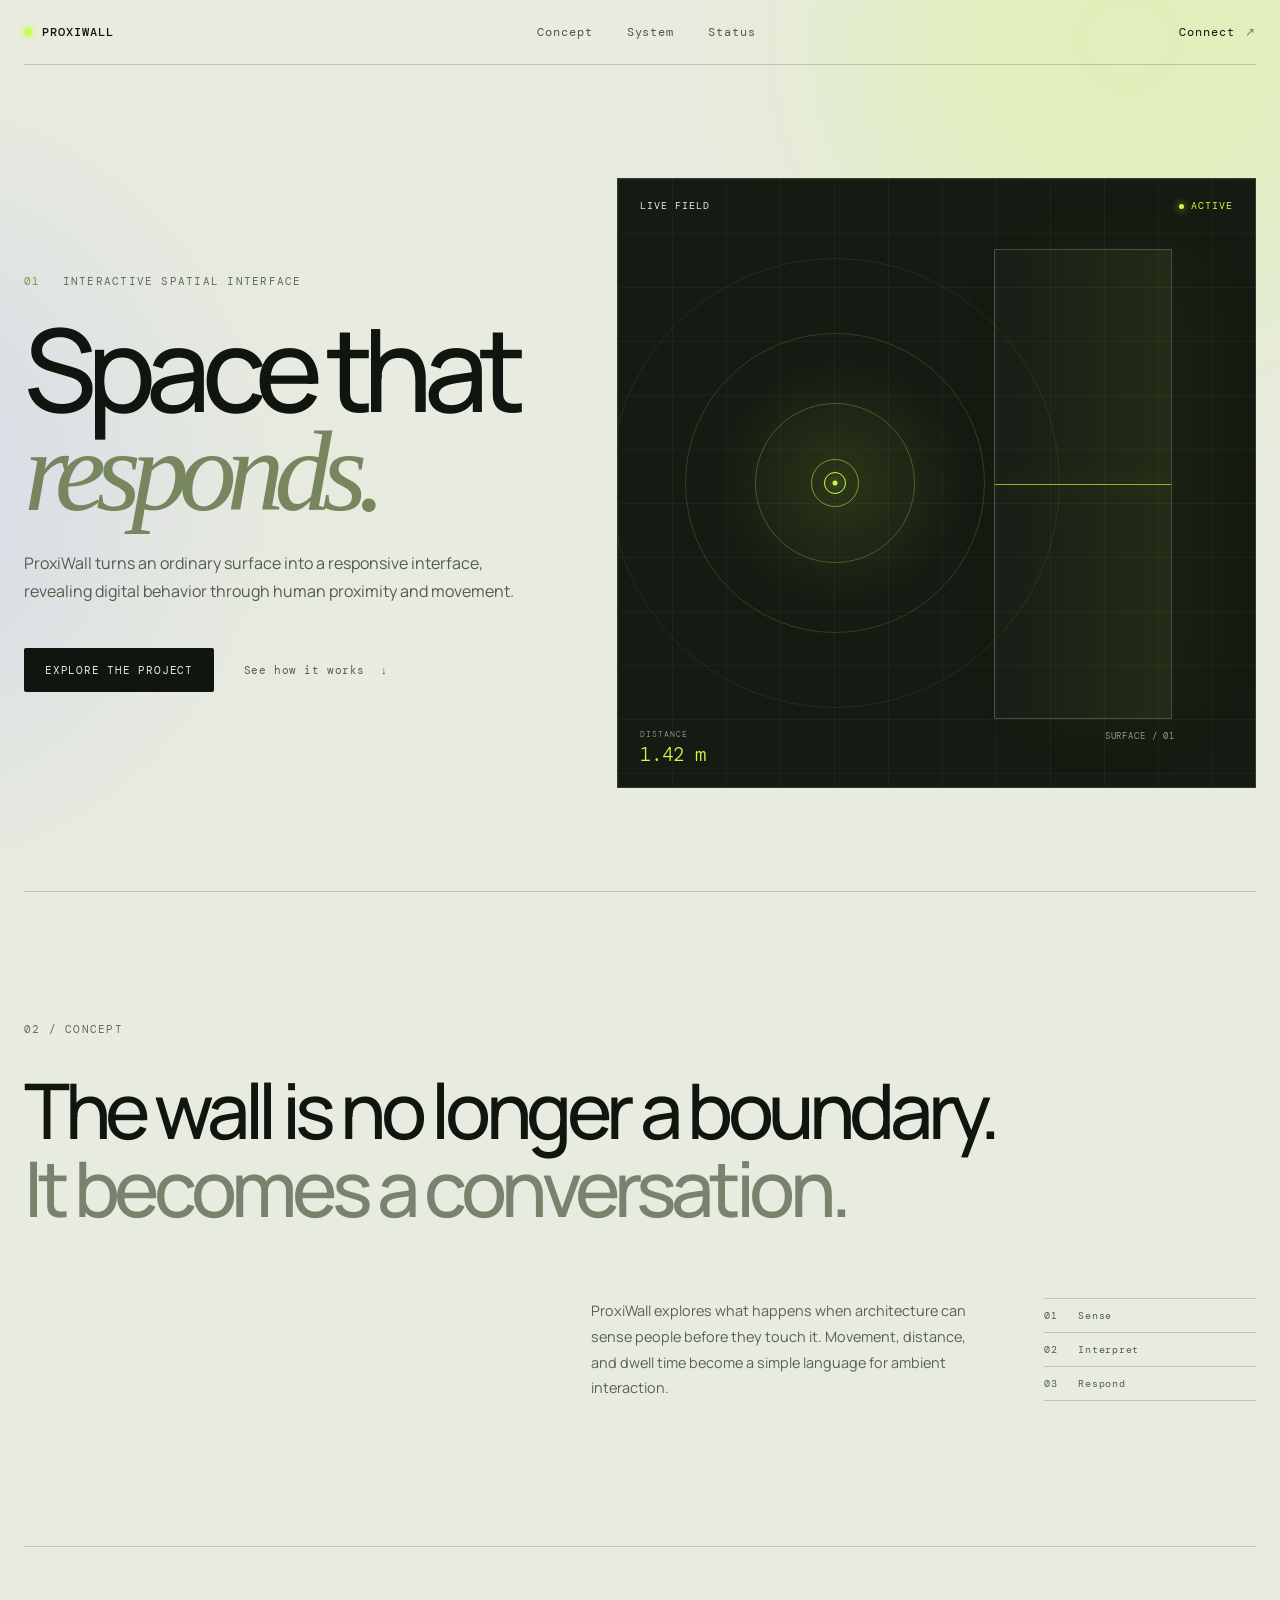
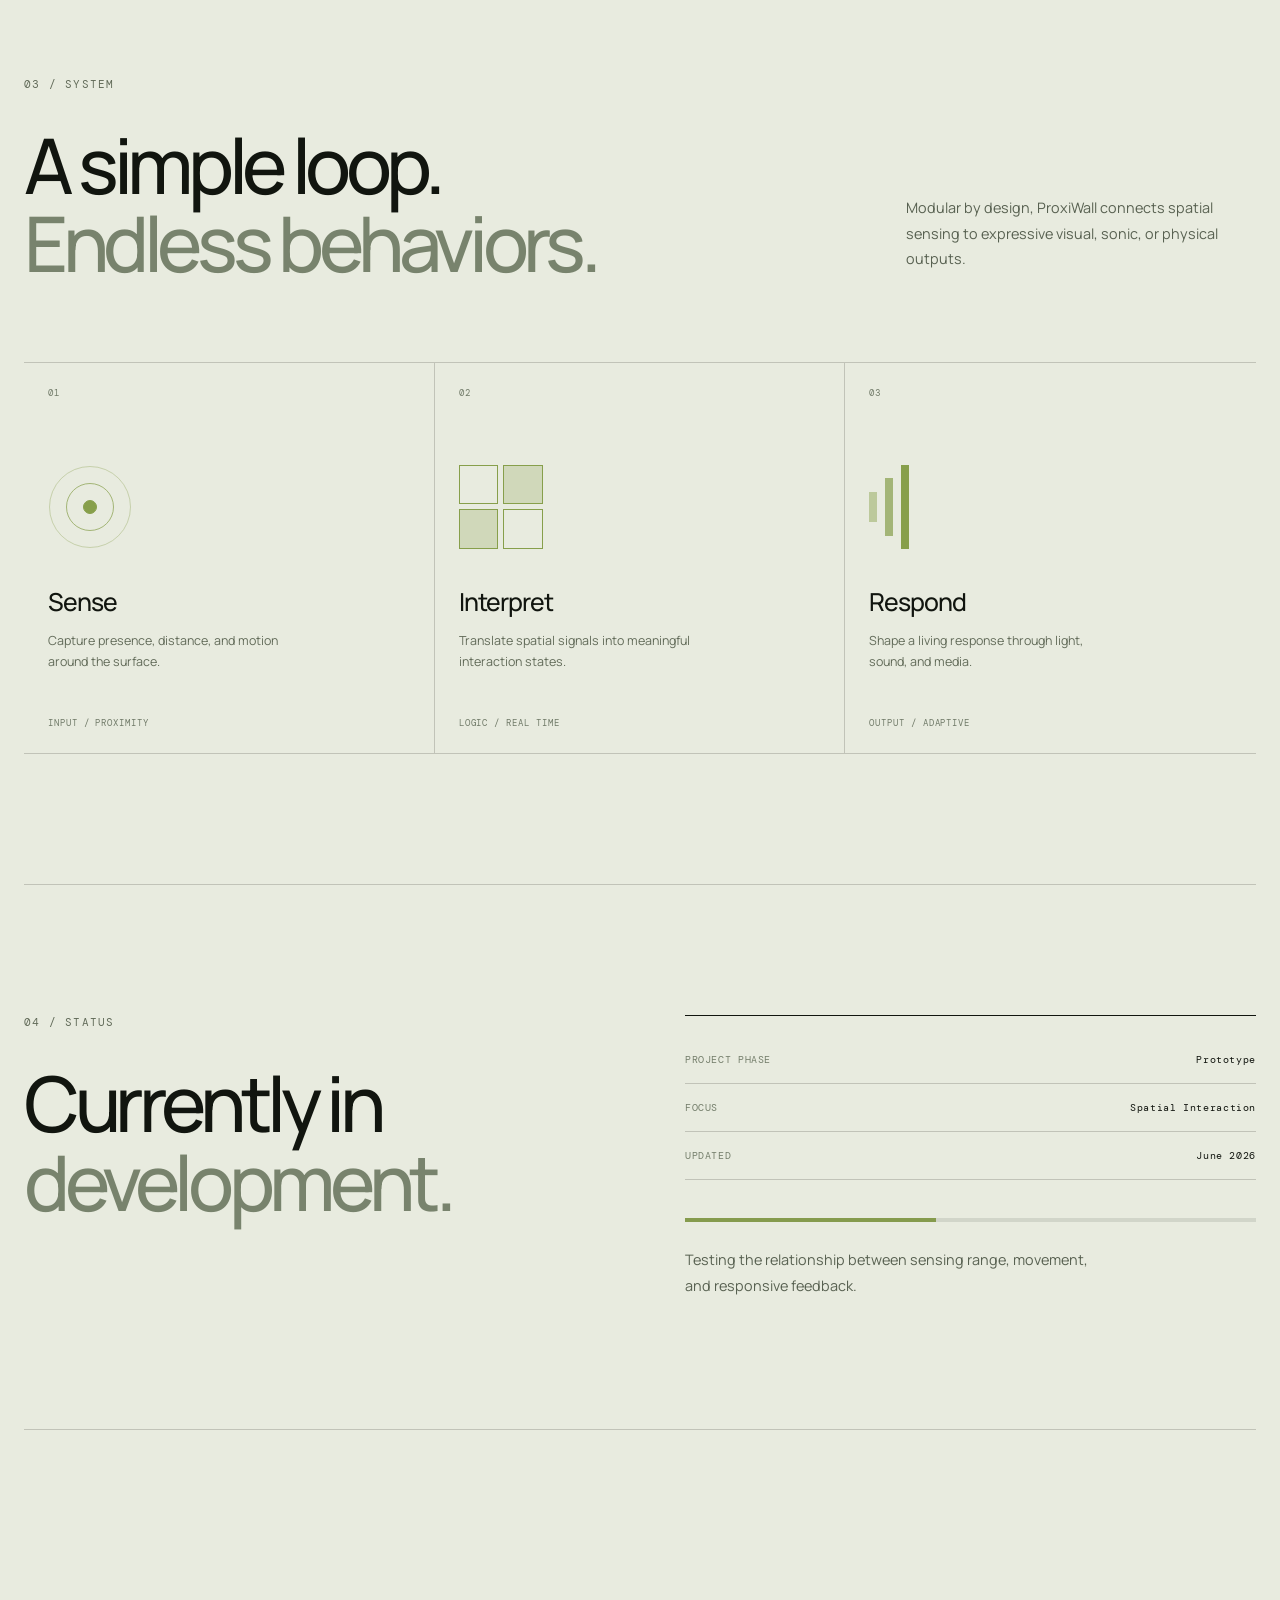
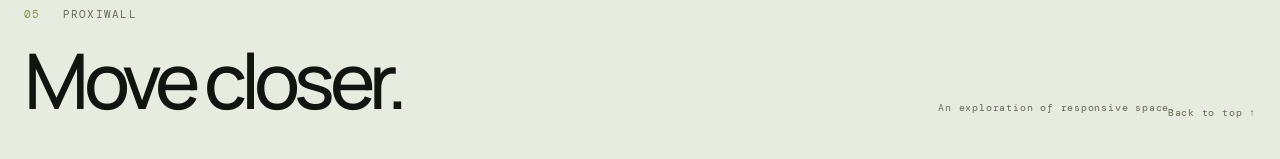
==== index.html @ d9d87431 "Create ProxiWall project website" ====
<!doctype html>
<html lang="en">
  <head>
    <meta charset="UTF-8" />
    <meta name="viewport" content="width=device-width, initial-scale=1.0" />
    <meta
      name="description"
      content="ProxiWall is an interactive wall experience that turns proximity into responsive spatial feedback."
    />
    <meta name="theme-color" content="#11150f" />
    <title>ProxiWall — Space That Responds</title>
    <link rel="preconnect" href="https://fonts.googleapis.com" />
    <link rel="preconnect" href="https://fonts.gstatic.com" crossorigin />
    <link
      href="https://fonts.googleapis.com/css2?family=DM+Mono:wght@300;400;500&family=Manrope:wght@400;500;600;700&display=swap"
      rel="stylesheet"
    />
    <link rel="stylesheet" href="./styles.css" />
    <script src="./script.js" defer></script>
  </head>
  <body>
    <div class="ambient ambient-one"></div>
    <div class="ambient ambient-two"></div>

    <header class="site-header">
      <a class="wordmark" href="#top" aria-label="ProxiWall home">
        <span class="wordmark-dot"></span>
        PROXIWALL
      </a>
      <nav aria-label="Main navigation">
        <a href="#concept">Concept</a>
        <a href="#system">System</a>
        <a href="#status">Status</a>
      </nav>
      <a class="header-cta" href="#contact">Connect <span>↗</span></a>
    </header>

    <main id="top">
      <section class="hero">
        <div class="hero-copy">
          <p class="eyebrow"><span>01</span> Interactive Spatial Interface</p>
          <h1>Space that<br /><em>responds.</em></h1>
          <p class="hero-description">
            ProxiWall turns an ordinary surface into a responsive interface,
            revealing digital behavior through human proximity and movement.
          </p>
          <div class="hero-actions">
            <a class="button button-primary" href="#concept">Explore the project</a>
            <a class="text-link" href="#system">See how it works <span>↓</span></a>
          </div>
        </div>

        <div class="proximity-demo" aria-label="Interactive proximity visualization">
          <div class="demo-grid"></div>
          <div class="demo-label demo-label-top">
            <span>LIVE FIELD</span>
            <span class="status-light">ACTIVE</span>
          </div>
          <div class="range range-three"></div>
          <div class="range range-two"></div>
          <div class="range range-one"></div>
          <div class="presence" id="presence">
            <span class="presence-core"></span>
          </div>
          <div class="wall-plane">
            <div class="wall-line"></div>
            <span>SURFACE / 01</span>
          </div>
          <div class="distance-readout">
            <span>DISTANCE</span>
            <strong id="distance">1.42 m</strong>
          </div>
        </div>
      </section>

      <section class="statement" id="concept">
        <p class="section-index">02 / CONCEPT</p>
        <h2>
          The wall is no longer a boundary.<br />
          <span>It becomes a conversation.</span>
        </h2>
        <div class="statement-details">
          <p>
            ProxiWall explores what happens when architecture can sense people
            before they touch it. Movement, distance, and dwell time become a
            simple language for ambient interaction.
          </p>
          <div class="principles">
            <span>01 &nbsp; Sense</span>
            <span>02 &nbsp; Interpret</span>
            <span>03 &nbsp; Respond</span>
          </div>
        </div>
      </section>

      <section class="system" id="system">
        <div class="section-heading">
          <div>
            <p class="section-index">03 / SYSTEM</p>
            <h2>A simple loop.<br /><span>Endless behaviors.</span></h2>
          </div>
          <p>
            Modular by design, ProxiWall connects spatial sensing to expressive
            visual, sonic, or physical outputs.
          </p>
        </div>

        <div class="system-grid">
          <article>
            <p class="card-number">01</p>
            <div class="card-icon signal-icon"><i></i><i></i><i></i></div>
            <h3>Sense</h3>
            <p>Capture presence, distance, and motion around the surface.</p>
            <span class="card-meta">INPUT / PROXIMITY</span>
          </article>
          <article>
            <p class="card-number">02</p>
            <div class="card-icon process-icon"><i></i><i></i><i></i><i></i></div>
            <h3>Interpret</h3>
            <p>Translate spatial signals into meaningful interaction states.</p>
            <span class="card-meta">LOGIC / REAL TIME</span>
          </article>
          <article>
            <p class="card-number">03</p>
            <div class="card-icon response-icon"><i></i><i></i><i></i></div>
            <h3>Respond</h3>
            <p>Shape a living response through light, sound, and media.</p>
            <span class="card-meta">OUTPUT / ADAPTIVE</span>
          </article>
        </div>
      </section>

      <section class="status-section" id="status">
        <div>
          <p class="section-index">04 / STATUS</p>
          <h2>Currently in<br /><span>development.</span></h2>
        </div>
        <div class="status-panel">
          <div class="status-row">
            <span>PROJECT PHASE</span>
            <strong>Prototype</strong>
          </div>
          <div class="status-row">
            <span>FOCUS</span>
            <strong>Spatial Interaction</strong>
          </div>
          <div class="status-row">
            <span>UPDATED</span>
            <strong>June 2026</strong>
          </div>
          <div class="progress-track"><span></span></div>
          <p>
            Testing the relationship between sensing range, movement, and
            responsive feedback.
          </p>
        </div>
      </section>
    </main>

    <footer id="contact">
      <div>
        <p class="eyebrow"><span>05</span> ProxiWall</p>
        <h2>Move closer.</h2>
      </div>
      <p class="footer-note">An exploration of responsive space.</p>
      <a class="back-to-top" href="#top">Back to top ↑</a>
    </footer>
  </body>
</html>
---- styles.css ----
:root {
  --ink: #11150f;
  --paper: #e8ebdf;
  --paper-soft: #d9decf;
  --acid: #c7ff45;
  --muted: #87907c;
  --line: rgba(17, 21, 15, 0.18);
  --mono: "DM Mono", monospace;
  --sans: "Manrope", sans-serif;
}

* {
  box-sizing: border-box;
}

html {
  scroll-behavior: smooth;
}

body {
  margin: 0;
  overflow-x: hidden;
  background: var(--paper);
  color: var(--ink);
  font-family: var(--sans);
}

a {
  color: inherit;
  text-decoration: none;
}

.ambient {
  position: fixed;
  z-index: -1;
  width: 35rem;
  height: 35rem;
  border-radius: 50%;
  filter: blur(100px);
  opacity: 0.23;
  pointer-events: none;
}

.ambient-one {
  top: -15rem;
  right: -8rem;
  background: var(--acid);
}

.ambient-two {
  bottom: 15%;
  left: -25rem;
  background: #a9b6ff;
}

.site-header {
  width: min(1400px, calc(100% - 48px));
  margin: 0 auto;
  padding: 24px 0;
  display: flex;
  align-items: center;
  justify-content: space-between;
  border-bottom: 1px solid var(--line);
  font-family: var(--mono);
  font-size: 0.75rem;
  letter-spacing: 0.08em;
}

.wordmark {
  display: flex;
  align-items: center;
  gap: 10px;
  font-weight: 500;
}

.wordmark-dot {
  width: 8px;
  height: 8px;
  border-radius: 50%;
  background: var(--acid);
  box-shadow: 0 0 0 4px rgba(199, 255, 69, 0.25);
}

nav {
  display: flex;
  gap: 34px;
}

nav a {
  color: #50584b;
  transition: color 180ms ease;
}

nav a:hover {
  color: var(--ink);
}

.header-cta {
  display: flex;
  gap: 10px;
  align-items: center;
}

.header-cta span {
  color: #708537;
}

main,
footer {
  width: min(1400px, calc(100% - 48px));
  margin-inline: auto;
}

.hero {
  min-height: calc(100vh - 74px);
  padding: 80px 0 70px;
  display: grid;
  grid-template-columns: minmax(0, 0.9fr) minmax(500px, 1.1fr);
  gap: 70px;
  align-items: center;
}

.eyebrow,
.section-index {
  margin: 0;
  color: #626b59;
  font-family: var(--mono);
  font-size: 0.7rem;
  letter-spacing: 0.11em;
  text-transform: uppercase;
}

.eyebrow span {
  margin-right: 14px;
  color: #7f973b;
}

h1,
h2,
h3,
p {
  margin-top: 0;
}

h1 {
  margin: 32px 0 28px;
  font-size: clamp(4.7rem, 9vw, 9.2rem);
  line-height: 0.85;
  letter-spacing: -0.085em;
  font-weight: 500;
}

h1 em {
  color: #77865e;
  font-family: Georgia, serif;
  font-weight: 400;
}

.hero-description {
  max-width: 31rem;
  color: #535d4b;
  font-size: 1rem;
  line-height: 1.8;
}

.hero-actions {
  margin-top: 42px;
  display: flex;
  align-items: center;
  gap: 30px;
}

.button {
  padding: 15px 21px;
  border-radius: 2px;
  font-family: var(--mono);
  font-size: 0.7rem;
  letter-spacing: 0.07em;
  text-transform: uppercase;
}

.button-primary {
  background: var(--ink);
  color: var(--paper);
  transition: transform 180ms ease, background 180ms ease;
}

.button-primary:hover {
  transform: translateY(-2px);
  background: #293122;
}

.text-link {
  color: #535d4b;
  font-family: var(--mono);
  font-size: 0.7rem;
  letter-spacing: 0.05em;
}

.text-link span {
  margin-left: 8px;
}

.proximity-demo {
  position: relative;
  min-height: 610px;
  overflow: hidden;
  border: 1px solid rgba(206, 223, 171, 0.16);
  background:
    radial-gradient(circle at 35% 50%, rgba(199, 255, 69, 0.12), transparent 25%),
    #151a12;
  color: var(--paper);
  cursor: crosshair;
}

.demo-grid {
  position: absolute;
  inset: 0;
  opacity: 0.15;
  background-image:
    linear-gradient(rgba(232, 235, 223, 0.28) 1px, transparent 1px),
    linear-gradient(90deg, rgba(232, 235, 223, 0.28) 1px, transparent 1px);
  background-size: 54px 54px;
}

.demo-label {
  position: absolute;
  z-index: 3;
  display: flex;
  justify-content: space-between;
  font-family: var(--mono);
  font-size: 0.6rem;
  letter-spacing: 0.1em;
}

.demo-label-top {
  top: 20px;
  left: 22px;
  right: 22px;
}

.status-light {
  color: var(--acid);
}

.status-light::before {
  content: "";
  display: inline-block;
  width: 5px;
  height: 5px;
  margin-right: 7px;
  border-radius: 50%;
  background: var(--acid);
  box-shadow: 0 0 8px var(--acid);
}

.range {
  position: absolute;
  z-index: 1;
  top: 50%;
  left: 34%;
  border: 1px solid rgba(199, 255, 69, 0.25);
  border-radius: 50%;
  transform: translate(-50%, -50%);
}

.range-one {
  width: 160px;
  height: 160px;
}

.range-two {
  width: 300px;
  height: 300px;
  opacity: 0.65;
}

.range-three {
  width: 450px;
  height: 450px;
  opacity: 0.35;
}

.presence {
  position: absolute;
  z-index: 2;
  top: 50%;
  left: 34%;
  width: 22px;
  height: 22px;
  border: 1px solid var(--acid);
  border-radius: 50%;
  transform: translate(-50%, -50%);
  transition: top 300ms ease-out, left 300ms ease-out;
}

.presence::before,
.presence::after {
  content: "";
  position: absolute;
  top: 50%;
  left: 50%;
  border-radius: 50%;
  transform: translate(-50%, -50%);
}

.presence::before {
  width: 46px;
  height: 46px;
  border: 1px solid rgba(199, 255, 69, 0.5);
  animation: pulse 2s infinite ease-out;
}

.presence::after {
  width: 5px;
  height: 5px;
  background: var(--acid);
  box-shadow: 0 0 12px var(--acid);
}

@keyframes pulse {
  0% { transform: translate(-50%, -50%) scale(0.7); opacity: 0; }
  35% { opacity: 1; }
  100% { transform: translate(-50%, -50%) scale(1.5); opacity: 0; }
}

.wall-plane {
  position: absolute;
  z-index: 2;
  top: 70px;
  right: 13%;
  bottom: 68px;
  width: 28%;
  border: 1px solid rgba(232, 235, 223, 0.22);
  background: linear-gradient(90deg, rgba(232, 235, 223, 0.02), rgba(199, 255, 69, 0.08));
  box-shadow: 30px 0 90px rgba(199, 255, 69, 0.04);
}

.wall-plane span {
  position: absolute;
  right: -4px;
  bottom: -24px;
  color: #8e9984;
  font-family: var(--mono);
  font-size: 0.55rem;
  letter-spacing: 0.1em;
}

.wall-line {
  position: absolute;
  top: 50%;
  left: 0;
  right: 0;
  height: 1px;
  background: var(--acid);
  box-shadow: 0 0 20px rgba(199, 255, 69, 0.65);
  opacity: 0.65;
}

.distance-readout {
  position: absolute;
  z-index: 3;
  bottom: 20px;
  left: 22px;
  display: flex;
  flex-direction: column;
  gap: 3px;
  font-family: var(--mono);
}

.distance-readout span {
  color: #87907c;
  font-size: 0.5rem;
  letter-spacing: 0.12em;
}

.distance-readout strong {
  color: var(--acid);
  font-size: 1.2rem;
  font-weight: 300;
}

.statement,
.system,
.status-section {
  border-top: 1px solid var(--line);
}

.statement {
  padding: 130px 0;
}

.statement h2,
.system h2,
.status-section h2,
footer h2 {
  margin: 35px 0 0;
  font-size: clamp(2.8rem, 6vw, 6.2rem);
  line-height: 1.02;
  letter-spacing: -0.07em;
  font-weight: 500;
}

.statement h2 span,
.system h2 span,
.status-section h2 span {
  color: #78836d;
}

.statement-details {
  width: 54%;
  margin: 70px 0 0 auto;
  display: grid;
  grid-template-columns: 1.3fr 0.7fr;
  gap: 60px;
}

.statement-details > p,
.section-heading > p,
.status-panel > p {
  color: #586151;
  font-size: 0.9rem;
  line-height: 1.8;
}

.principles {
  display: flex;
  flex-direction: column;
  border-top: 1px solid var(--line);
}

.principles span {
  padding: 10px 0;
  border-bottom: 1px solid var(--line);
  color: #535d4b;
  font-family: var(--mono);
  font-size: 0.62rem;
  letter-spacing: 0.08em;
}

.system {
  padding: 130px 0;
}

.section-heading {
  display: flex;
  align-items: end;
  justify-content: space-between;
  gap: 40px;
}

.section-heading > p {
  max-width: 350px;
  margin-bottom: 10px;
}

.system-grid {
  margin-top: 80px;
  display: grid;
  grid-template-columns: repeat(3, 1fr);
  border-top: 1px solid var(--line);
  border-bottom: 1px solid var(--line);
}

.system-grid article {
  min-height: 390px;
  padding: 24px;
  display: flex;
  flex-direction: column;
  border-right: 1px solid var(--line);
  transition: background 200ms ease;
}

.system-grid article:last-child {
  border-right: 0;
}

.system-grid article:hover {
  background: rgba(255, 255, 255, 0.25);
}

.card-number,
.card-meta {
  color: #707a68;
  font-family: var(--mono);
  font-size: 0.58rem;
  letter-spacing: 0.1em;
}

.card-icon {
  position: relative;
  width: 84px;
  height: 84px;
  margin: 56px 0 36px;
}

.signal-icon i {
  position: absolute;
  top: 50%;
  left: 50%;
  border: 1px solid #879f4b;
  border-radius: 50%;
  transform: translate(-50%, -50%);
}

.signal-icon i:nth-child(1) { width: 14px; height: 14px; background: #879f4b; }
.signal-icon i:nth-child(2) { width: 48px; height: 48px; opacity: 0.7; }
.signal-icon i:nth-child(3) { width: 82px; height: 82px; opacity: 0.35; }

.process-icon {
  display: grid;
  grid-template-columns: repeat(2, 1fr);
  gap: 5px;
}

.process-icon i {
  border: 1px solid #879f4b;
}

.process-icon i:nth-child(2),
.process-icon i:nth-child(3) {
  background: rgba(135, 159, 75, 0.25);
}

.response-icon {
  display: flex;
  align-items: center;
  gap: 8px;
}

.response-icon i {
  width: 8px;
  background: #879f4b;
}

.response-icon i:nth-child(1) { height: 30px; opacity: 0.45; }
.response-icon i:nth-child(2) { height: 58px; opacity: 0.7; }
.response-icon i:nth-child(3) { height: 84px; }

.system-grid h3 {
  margin-bottom: 12px;
  font-size: 1.55rem;
  letter-spacing: -0.04em;
  font-weight: 500;
}

.system-grid article > p:not(.card-number) {
  max-width: 250px;
  color: #626b59;
  font-size: 0.78rem;
  line-height: 1.7;
}

.card-meta {
  margin-top: auto;
}

.status-section {
  padding: 130px 0;
  display: grid;
  grid-template-columns: 1fr 1fr;
  gap: 90px;
}

.status-panel {
  align-self: end;
  padding-top: 20px;
  border-top: 1px solid var(--ink);
}

.status-row {
  padding: 17px 0;
  display: flex;
  justify-content: space-between;
  border-bottom: 1px solid var(--line);
  font-family: var(--mono);
  font-size: 0.65rem;
  letter-spacing: 0.06em;
}

.status-row span {
  color: #747e6b;
}

.status-row strong {
  font-weight: 400;
}

.progress-track {
  height: 4px;
  margin: 38px 0 25px;
  background: rgba(17, 21, 15, 0.1);
}

.progress-track span {
  display: block;
  width: 44%;
  height: 100%;
  background: #859b4d;
}

.status-panel > p {
  max-width: 420px;
  margin-bottom: 0;
}

footer {
  min-height: 330px;
  padding: 72px 0 40px;
  display: grid;
  grid-template-columns: 1fr auto;
  align-items: end;
  border-top: 1px solid var(--line);
}

footer h2 {
  margin-top: 20px;
}

.footer-note,
.back-to-top {
  color: #626b59;
  font-family: var(--mono);
  font-size: 0.62rem;
  letter-spacing: 0.08em;
}

.footer-note {
  align-self: end;
  margin: 0 80px 5px 0;
}

.back-to-top {
  position: absolute;
  right: max(24px, calc((100vw - 1400px) / 2));
}

@media (max-width: 1000px) {
  .hero {
    grid-template-columns: 1fr;
  }

  .proximity-demo {
    min-height: 520px;
  }

  .statement-details {
    width: 75%;
  }
}

@media (max-width: 720px) {
  .site-header,
  main,
  footer {
    width: min(100% - 32px, 1400px);
  }

  .site-header nav {
    display: none;
  }

  .header-cta {
    font-size: 0;
  }

  .header-cta span {
    font-size: 1rem;
  }

  .hero {
    min-height: auto;
    padding: 60px 0 80px;
    gap: 60px;
  }

  h1 {
    font-size: clamp(4rem, 22vw, 6rem);
  }

  .hero-actions {
    align-items: flex-start;
    flex-direction: column;
    gap: 22px;
  }

  .proximity-demo {
    min-height: 430px;
  }

  .range-three {
    width: 330px;
    height: 330px;
  }

  .range-two {
    width: 230px;
    height: 230px;
  }

  .wall-plane {
    right: 8%;
  }

  .statement,
  .system,
  .status-section {
    padding: 85px 0;
  }

  .statement-details,
  .section-heading,
  .status-section {
    width: 100%;
    grid-template-columns: 1fr;
  }

  .statement-details {
    margin-top: 45px;
    gap: 32px;
  }

  .section-heading {
    display: grid;
  }

  .system-grid {
    grid-template-columns: 1fr;
    margin-top: 50px;
  }

  .system-grid article {
    min-height: 330px;
    border-right: 0;
    border-bottom: 1px solid var(--line);
  }

  .system-grid article:last-child {
    border-bottom: 0;
  }

  .card-icon {
    margin: 38px 0 30px;
  }

  .status-section {
    gap: 60px;
  }

  footer {
    min-height: 280px;
    grid-template-columns: 1fr;
    gap: 40px;
  }

  .footer-note {
    display: none;
  }
}

@media (prefers-reduced-motion: reduce) {
  html {
    scroll-behavior: auto;
  }

  *,
  *::before,
  *::after {
    animation-duration: 0.01ms !important;
    transition-duration: 0.01ms !important;
  }
}
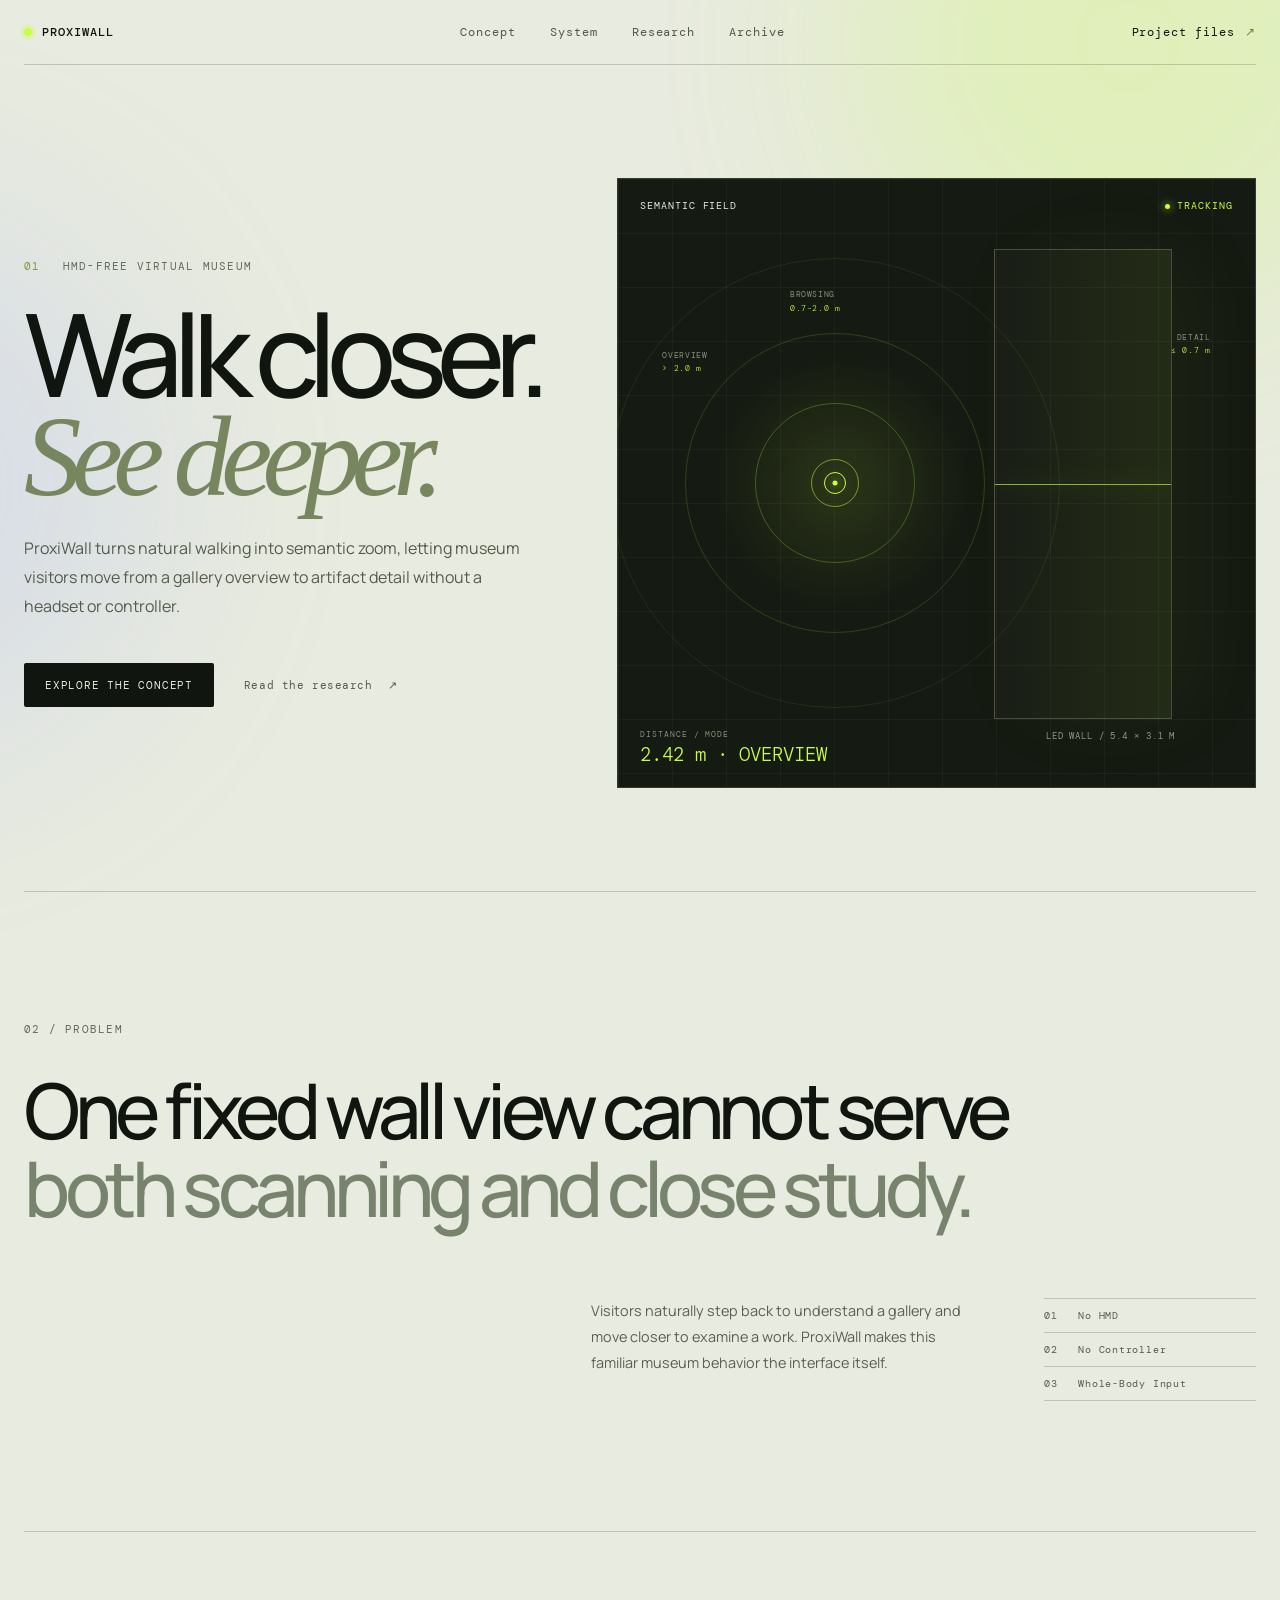
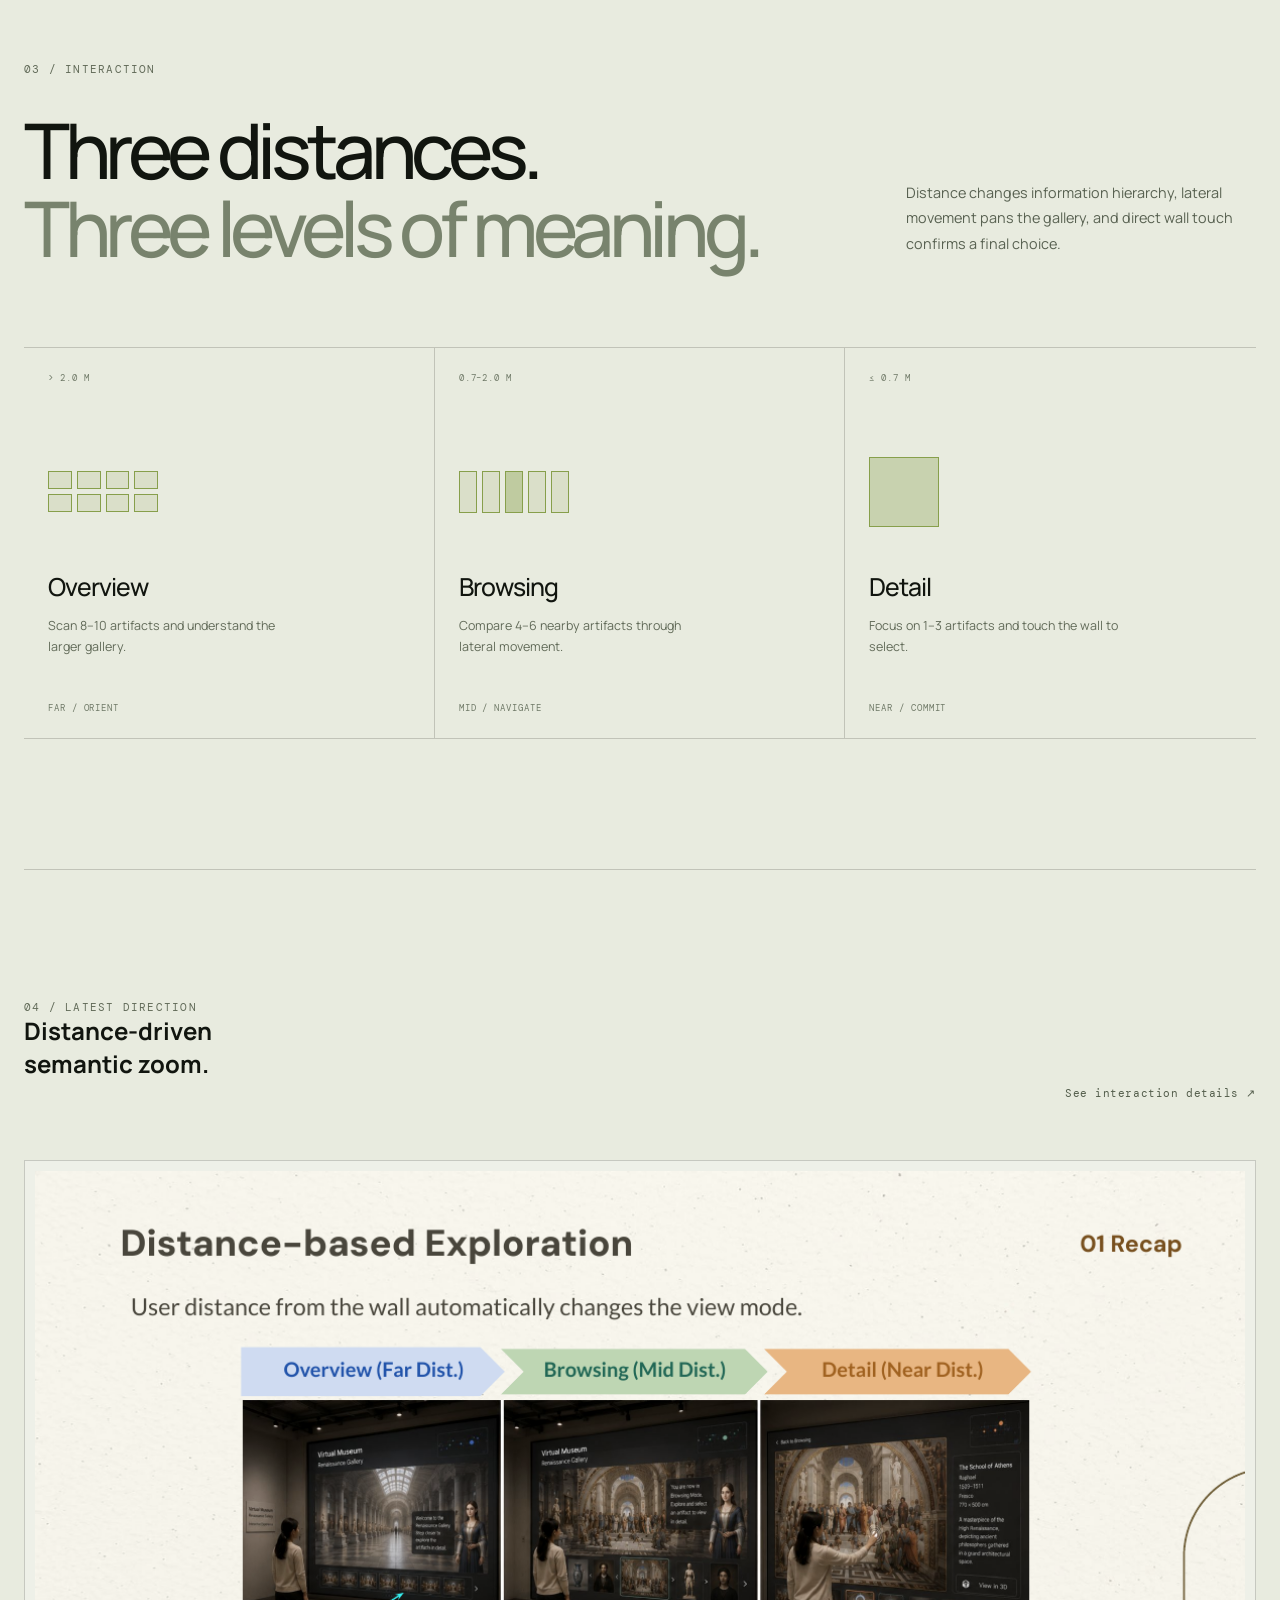
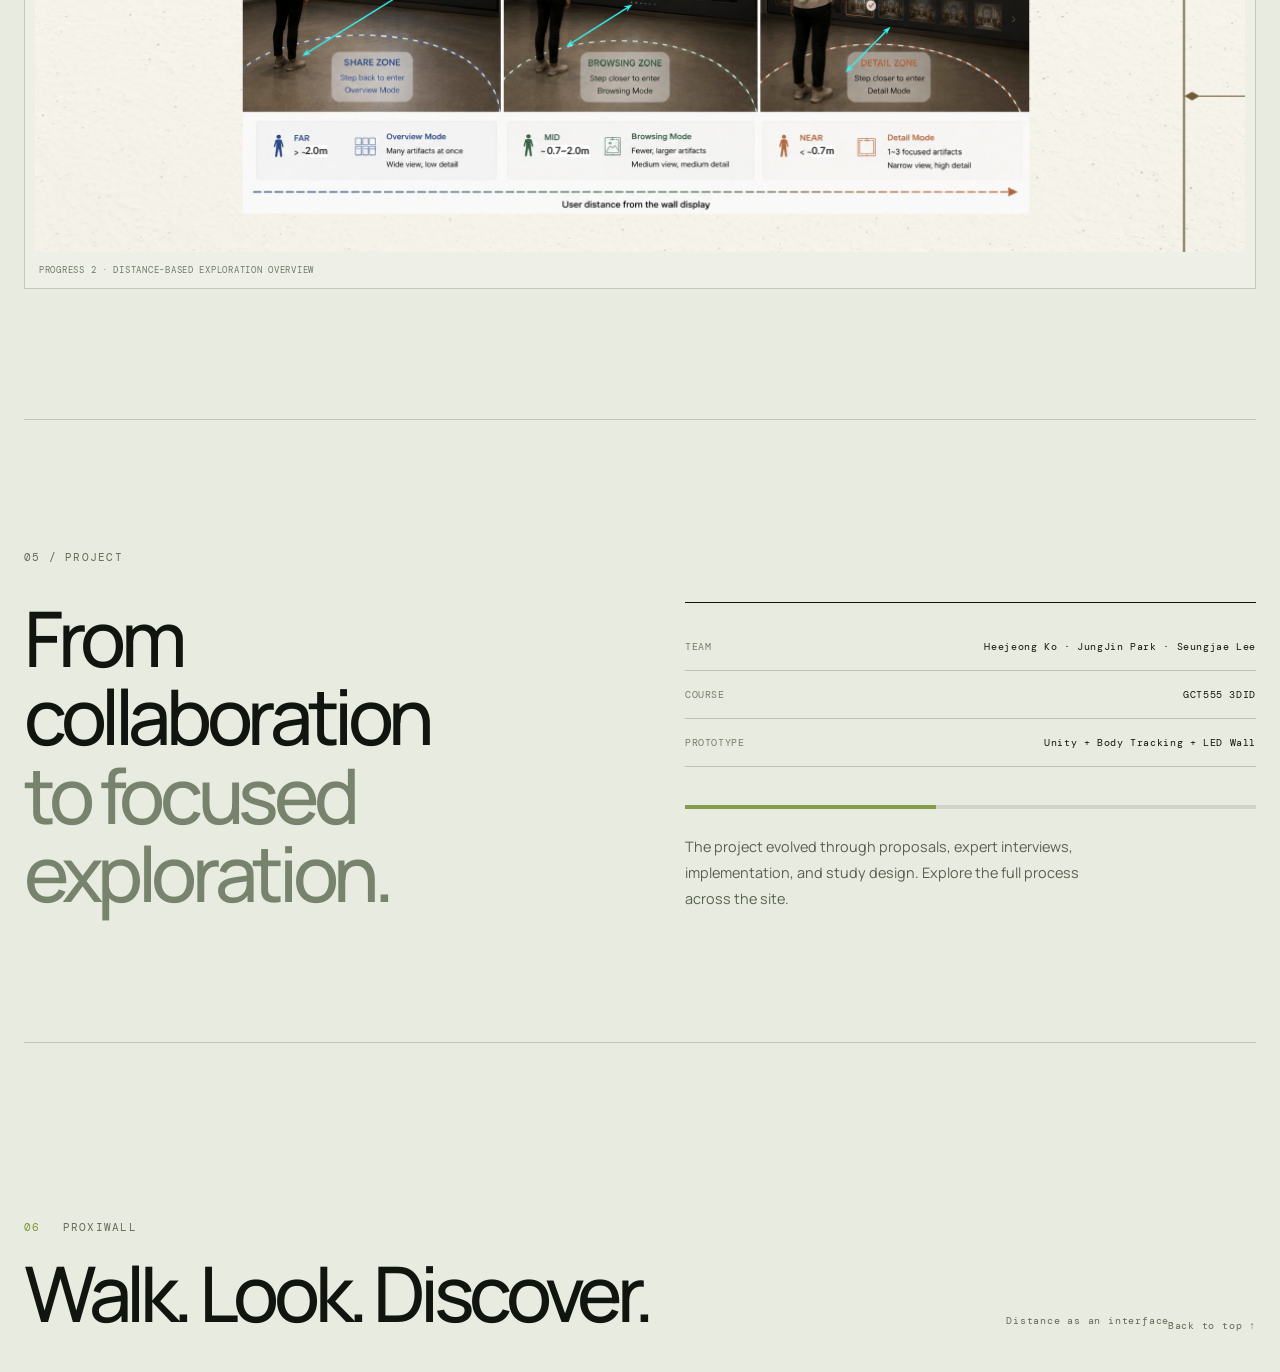
==== commit 72fbbf5c: "Expand site with project research and archive" ====
--- a/index.html
+++ b/index.html
@@ -1,169 +1,59 @@
 <!doctype html>
 <html lang="en">
-  <head>
-    <meta charset="UTF-8" />
-    <meta name="viewport" content="width=device-width, initial-scale=1.0" />
-    <meta
-      name="description"
-      content="ProxiWall is an interactive wall experience that turns proximity into responsive spatial feedback."
-    />
-    <meta name="theme-color" content="#11150f" />
-    <title>ProxiWall — Space That Responds</title>
-    <link rel="preconnect" href="https://fonts.googleapis.com" />
-    <link rel="preconnect" href="https://fonts.gstatic.com" crossorigin />
-    <link
-      href="https://fonts.googleapis.com/css2?family=DM+Mono:wght@300;400;500&family=Manrope:wght@400;500;600;700&display=swap"
-      rel="stylesheet"
-    />
-    <link rel="stylesheet" href="./styles.css" />
-    <script src="./script.js" defer></script>
-  </head>
-  <body>
-    <div class="ambient ambient-one"></div>
-    <div class="ambient ambient-two"></div>
-
-    <header class="site-header">
-      <a class="wordmark" href="#top" aria-label="ProxiWall home">
-        <span class="wordmark-dot"></span>
-        PROXIWALL
-      </a>
-      <nav aria-label="Main navigation">
-        <a href="#concept">Concept</a>
-        <a href="#system">System</a>
-        <a href="#status">Status</a>
-      </nav>
-      <a class="header-cta" href="#contact">Connect <span>↗</span></a>
-    </header>
-
-    <main id="top">
-      <section class="hero">
-        <div class="hero-copy">
-          <p class="eyebrow"><span>01</span> Interactive Spatial Interface</p>
-          <h1>Space that<br /><em>responds.</em></h1>
-          <p class="hero-description">
-            ProxiWall turns an ordinary surface into a responsive interface,
-            revealing digital behavior through human proximity and movement.
-          </p>
-          <div class="hero-actions">
-            <a class="button button-primary" href="#concept">Explore the project</a>
-            <a class="text-link" href="#system">See how it works <span>↓</span></a>
-          </div>
-        </div>
-
-        <div class="proximity-demo" aria-label="Interactive proximity visualization">
-          <div class="demo-grid"></div>
-          <div class="demo-label demo-label-top">
-            <span>LIVE FIELD</span>
-            <span class="status-light">ACTIVE</span>
-          </div>
-          <div class="range range-three"></div>
-          <div class="range range-two"></div>
-          <div class="range range-one"></div>
-          <div class="presence" id="presence">
-            <span class="presence-core"></span>
-          </div>
-          <div class="wall-plane">
-            <div class="wall-line"></div>
-            <span>SURFACE / 01</span>
-          </div>
-          <div class="distance-readout">
-            <span>DISTANCE</span>
-            <strong id="distance">1.42 m</strong>
-          </div>
-        </div>
-      </section>
-
-      <section class="statement" id="concept">
-        <p class="section-index">02 / CONCEPT</p>
-        <h2>
-          The wall is no longer a boundary.<br />
-          <span>It becomes a conversation.</span>
-        </h2>
-        <div class="statement-details">
-          <p>
-            ProxiWall explores what happens when architecture can sense people
-            before they touch it. Movement, distance, and dwell time become a
-            simple language for ambient interaction.
-          </p>
-          <div class="principles">
-            <span>01 &nbsp; Sense</span>
-            <span>02 &nbsp; Interpret</span>
-            <span>03 &nbsp; Respond</span>
-          </div>
-        </div>
-      </section>
-
-      <section class="system" id="system">
-        <div class="section-heading">
-          <div>
-            <p class="section-index">03 / SYSTEM</p>
-            <h2>A simple loop.<br /><span>Endless behaviors.</span></h2>
-          </div>
-          <p>
-            Modular by design, ProxiWall connects spatial sensing to expressive
-            visual, sonic, or physical outputs.
-          </p>
-        </div>
-
-        <div class="system-grid">
-          <article>
-            <p class="card-number">01</p>
-            <div class="card-icon signal-icon"><i></i><i></i><i></i></div>
-            <h3>Sense</h3>
-            <p>Capture presence, distance, and motion around the surface.</p>
-            <span class="card-meta">INPUT / PROXIMITY</span>
-          </article>
-          <article>
-            <p class="card-number">02</p>
-            <div class="card-icon process-icon"><i></i><i></i><i></i><i></i></div>
-            <h3>Interpret</h3>
-            <p>Translate spatial signals into meaningful interaction states.</p>
-            <span class="card-meta">LOGIC / REAL TIME</span>
-          </article>
-          <article>
-            <p class="card-number">03</p>
-            <div class="card-icon response-icon"><i></i><i></i><i></i></div>
-            <h3>Respond</h3>
-            <p>Shape a living response through light, sound, and media.</p>
-            <span class="card-meta">OUTPUT / ADAPTIVE</span>
-          </article>
-        </div>
-      </section>
-
-      <section class="status-section" id="status">
-        <div>
-          <p class="section-index">04 / STATUS</p>
-          <h2>Currently in<br /><span>development.</span></h2>
-        </div>
-        <div class="status-panel">
-          <div class="status-row">
-            <span>PROJECT PHASE</span>
-            <strong>Prototype</strong>
-          </div>
-          <div class="status-row">
-            <span>FOCUS</span>
-            <strong>Spatial Interaction</strong>
-          </div>
-          <div class="status-row">
-            <span>UPDATED</span>
-            <strong>June 2026</strong>
-          </div>
-          <div class="progress-track"><span></span></div>
-          <p>
-            Testing the relationship between sensing range, movement, and
-            responsive feedback.
-          </p>
-        </div>
-      </section>
-    </main>
-
-    <footer id="contact">
-      <div>
-        <p class="eyebrow"><span>05</span> ProxiWall</p>
-        <h2>Move closer.</h2>
+<head>
+  <meta charset="UTF-8"><meta name="viewport" content="width=device-width,initial-scale=1">
+  <meta name="description" content="ProxiWall is a distance-driven semantic zoom interface for HMD-free virtual museum exploration.">
+  <title>ProxiWall — Distance-Driven Museum Exploration</title>
+  <link rel="preconnect" href="https://fonts.googleapis.com"><link rel="preconnect" href="https://fonts.gstatic.com" crossorigin>
+  <link href="https://fonts.googleapis.com/css2?family=DM+Mono:wght@300;400;500&family=Manrope:wght@400;500;600;700&display=swap" rel="stylesheet">
+  <link rel="stylesheet" href="./styles.css"><script src="./script.js" defer></script>
+</head>
+<body>
+  <div class="ambient ambient-one"></div><div class="ambient ambient-two"></div>
+  <header class="site-header">
+    <a class="wordmark" href="./index.html"><span class="wordmark-dot"></span>PROXIWALL</a>
+    <nav aria-label="Main navigation"><a href="./concept.html">Concept</a><a href="./system.html">System</a><a href="./research.html">Research</a><a href="./archive.html">Archive</a></nav>
+    <a class="header-cta" href="./archive.html">Project files <span>↗</span></a>
+  </header>
+  <main id="top">
+    <section class="hero">
+      <div class="hero-copy">
+        <p class="eyebrow"><span>01</span> HMD-Free Virtual Museum</p>
+        <h1>Walk closer.<br><em>See deeper.</em></h1>
+        <p class="hero-description">ProxiWall turns natural walking into semantic zoom, letting museum visitors move from a gallery overview to artifact detail without a headset or controller.</p>
+        <div class="hero-actions"><a class="button button-primary" href="./concept.html">Explore the concept</a><a class="text-link" href="./research.html">Read the research <span>↗</span></a></div>
       </div>
-      <p class="footer-note">An exploration of responsive space.</p>
-      <a class="back-to-top" href="#top">Back to top ↑</a>
-    </footer>
-  </body>
+      <div class="proximity-demo" aria-label="Interactive proximity visualization">
+        <div class="demo-grid"></div><div class="demo-label demo-label-top"><span>SEMANTIC FIELD</span><span class="status-light">TRACKING</span></div>
+        <div class="zone-label zone-overview">OVERVIEW<br><b>&gt; 2.0 m</b></div><div class="zone-label zone-browse">BROWSING<br><b>0.7–2.0 m</b></div><div class="zone-label zone-detail">DETAIL<br><b>≤ 0.7 m</b></div>
+        <div class="range range-three"></div><div class="range range-two"></div><div class="range range-one"></div>
+        <div class="presence" id="presence"><span class="presence-core"></span></div>
+        <div class="wall-plane"><div class="wall-line"></div><span>LED WALL / 5.4 × 3.1 M</span></div>
+        <div class="distance-readout"><span>DISTANCE / MODE</span><strong id="distance">2.42 m · OVERVIEW</strong></div>
+      </div>
+    </section>
+    <section class="statement">
+      <p class="section-index">02 / PROBLEM</p>
+      <h2>One fixed wall view cannot serve<br><span>both scanning and close study.</span></h2>
+      <div class="statement-details"><p>Visitors naturally step back to understand a gallery and move closer to examine a work. ProxiWall makes this familiar museum behavior the interface itself.</p><div class="principles"><span>01 &nbsp; No HMD</span><span>02 &nbsp; No Controller</span><span>03 &nbsp; Whole-Body Input</span></div></div>
+    </section>
+    <section class="system">
+      <div class="section-heading"><div><p class="section-index">03 / INTERACTION</p><h2>Three distances.<br><span>Three levels of meaning.</span></h2></div><p>Distance changes information hierarchy, lateral movement pans the gallery, and direct wall touch confirms a final choice.</p></div>
+      <div class="system-grid">
+        <article><p class="card-number">&gt; 2.0 M</p><div class="mode-glyph glyph-overview"><i></i><i></i><i></i><i></i><i></i><i></i><i></i><i></i></div><h3>Overview</h3><p>Scan 8–10 artifacts and understand the larger gallery.</p><span class="card-meta">FAR / ORIENT</span></article>
+        <article><p class="card-number">0.7–2.0 M</p><div class="mode-glyph glyph-browse"><i></i><i></i><i></i><i></i><i></i></div><h3>Browsing</h3><p>Compare 4–6 nearby artifacts through lateral movement.</p><span class="card-meta">MID / NAVIGATE</span></article>
+        <article><p class="card-number">≤ 0.7 M</p><div class="mode-glyph glyph-detail"><i></i></div><h3>Detail</h3><p>Focus on 1–3 artifacts and touch the wall to select.</p><span class="card-meta">NEAR / COMMIT</span></article>
+      </div>
+    </section>
+    <section class="featured-visual">
+      <div class="section-heading"><div><p class="section-index">04 / LATEST DIRECTION</p><h2>Distance-driven<br><span>semantic zoom.</span></h2></div><a class="text-link" href="./concept.html">See interaction details ↗</a></div>
+      <figure class="slide-frame"><img src="./assets/images/distance-exploration.png" alt="ProxiWall distance-based exploration modes"><figcaption>Progress 2 · Distance-based exploration overview</figcaption></figure>
+    </section>
+    <section class="status-section">
+      <div><p class="section-index">05 / PROJECT</p><h2>From collaboration<br><span>to focused exploration.</span></h2></div>
+      <div class="status-panel"><div class="status-row"><span>TEAM</span><strong>Heejeong Ko · JungJin Park · Seungjae Lee</strong></div><div class="status-row"><span>COURSE</span><strong>GCT555 3DID</strong></div><div class="status-row"><span>PROTOTYPE</span><strong>Unity + Body Tracking + LED Wall</strong></div><div class="progress-track"><span></span></div><p>The project evolved through proposals, expert interviews, implementation, and study design. Explore the full process across the site.</p></div>
+    </section>
+  </main>
+  <footer><div><p class="eyebrow"><span>06</span> ProxiWall</p><h2>Walk. Look. Discover.</h2></div><p class="footer-note">Distance as an interface.</p><a class="back-to-top" href="#top">Back to top ↑</a></footer>
+</body>
 </html>
--- a/styles.css
+++ b/styles.css
@@ -770,3 +770,491 @@
     transition-duration: 0.01ms !important;
   }
 }
+
+/* Multi-page project story */
+nav a.active {
+  color: var(--ink);
+}
+
+.zone-label {
+  position: absolute;
+  z-index: 3;
+  color: #87907c;
+  font-family: var(--mono);
+  font-size: 0.48rem;
+  line-height: 1.7;
+  letter-spacing: 0.08em;
+  pointer-events: none;
+}
+
+.zone-label b {
+  color: var(--acid);
+  font-weight: 300;
+}
+
+.zone-overview { left: 7%; top: 28%; }
+.zone-browse { left: 27%; top: 18%; }
+.zone-detail { right: 7%; top: 25%; text-align: right; }
+
+.mode-glyph {
+  width: 110px;
+  height: 84px;
+  margin: 56px 0 36px;
+  display: grid;
+  gap: 5px;
+  align-content: center;
+}
+
+.mode-glyph i {
+  display: block;
+  min-height: 18px;
+  border: 1px solid #879f4b;
+  background: rgba(135, 159, 75, 0.14);
+}
+
+.glyph-overview { grid-template-columns: repeat(4, 1fr); }
+.glyph-browse { grid-template-columns: repeat(5, 1fr); }
+.glyph-browse i:nth-child(3) { min-height: 42px; background: rgba(135, 159, 75, 0.42); }
+.glyph-detail { grid-template-columns: 1fr; width: 70px; }
+.glyph-detail i { min-height: 70px; background: rgba(135, 159, 75, 0.32); }
+
+.featured-visual {
+  padding: 130px 0;
+  border-top: 1px solid var(--line);
+}
+
+.slide-frame {
+  margin: 60px 0 0;
+  padding: 10px;
+  border: 1px solid var(--line);
+  background: rgba(255, 255, 255, 0.28);
+}
+
+.slide-frame img {
+  display: block;
+  width: 100%;
+  height: auto;
+  filter: saturate(0.72) contrast(1.02);
+}
+
+.slide-frame figcaption {
+  padding: 12px 4px 2px;
+  color: #6f7868;
+  font-family: var(--mono);
+  font-size: 0.57rem;
+  letter-spacing: 0.08em;
+  text-transform: uppercase;
+}
+
+.page-shell {
+  width: min(1400px, calc(100% - 48px));
+}
+
+.page-hero {
+  min-height: 72vh;
+  padding: 110px 0 90px;
+  display: flex;
+  flex-direction: column;
+  justify-content: center;
+  border-bottom: 1px solid var(--line);
+}
+
+.page-hero h1 {
+  max-width: 1100px;
+  margin-bottom: 40px;
+}
+
+.page-hero .lede {
+  width: min(560px, 100%);
+  margin: 0 0 0 auto;
+  color: #535d4b;
+  font-size: 1.05rem;
+  line-height: 1.8;
+}
+
+.chapter {
+  min-height: 70vh;
+  padding: 100px 0;
+  display: grid;
+  grid-template-columns: 0.35fr 1fr;
+  gap: 70px;
+  border-bottom: 1px solid var(--line);
+}
+
+.chapter-label {
+  display: flex;
+  gap: 20px;
+  color: #707a68;
+  font-family: var(--mono);
+  font-size: 0.62rem;
+  letter-spacing: 0.08em;
+  text-transform: uppercase;
+}
+
+.chapter-label span {
+  color: #879f4b;
+}
+
+.chapter-body {
+  max-width: 850px;
+}
+
+.chapter-body h2,
+.feature-pair h2,
+.evolution h2,
+.interview-section h2,
+.team-section h2 {
+  margin: 24px 0 30px;
+  font-size: clamp(3rem, 6vw, 6.5rem);
+  line-height: 0.98;
+  letter-spacing: -0.075em;
+  font-weight: 500;
+}
+
+.chapter-body > p:not(.distance-tag),
+.feature-pair > div > p:last-child {
+  max-width: 650px;
+  color: #596252;
+  font-size: 0.95rem;
+  line-height: 1.9;
+}
+
+.distance-tag {
+  color: #829745;
+  font-family: var(--mono);
+  font-size: 0.68rem;
+  letter-spacing: 0.12em;
+}
+
+.metric-strip {
+  margin-top: 70px;
+  display: grid;
+  grid-template-columns: repeat(3, 1fr);
+  border-top: 1px solid var(--line);
+}
+
+.metric-strip span {
+  padding: 16px 14px 16px 0;
+  border-bottom: 1px solid var(--line);
+  color: #626b59;
+  font-family: var(--mono);
+  font-size: 0.6rem;
+  letter-spacing: 0.06em;
+}
+
+.slide-frame.wide {
+  margin: 110px 0;
+}
+
+.evolution,
+.interview-section,
+.hypotheses,
+.related-work,
+.parameter-table,
+.team-section {
+  padding: 130px 0;
+  border-top: 1px solid var(--line);
+}
+
+.evolution-grid,
+.quote-grid,
+.related-grid {
+  margin-top: 65px;
+  display: grid;
+  grid-template-columns: repeat(3, 1fr);
+  border-top: 1px solid var(--line);
+  border-bottom: 1px solid var(--line);
+}
+
+.evolution-grid article,
+.quote-grid article,
+.related-grid article {
+  min-height: 260px;
+  padding: 26px;
+  border-right: 1px solid var(--line);
+}
+
+.evolution-grid article:last-child,
+.quote-grid article:last-child,
+.related-grid article:last-child {
+  border-right: 0;
+}
+
+.evolution-grid span,
+.quote-grid span,
+.related-grid span,
+.spec-grid span {
+  color: #77816e;
+  font-family: var(--mono);
+  font-size: 0.57rem;
+  letter-spacing: 0.09em;
+}
+
+.evolution-grid h3,
+.quote-grid h3,
+.related-grid h3 {
+  margin: 70px 0 14px;
+  font-size: 1.4rem;
+  letter-spacing: -0.04em;
+  font-weight: 500;
+}
+
+.evolution-grid p,
+.quote-grid p,
+.related-grid p {
+  color: #626b59;
+  font-size: 0.78rem;
+  line-height: 1.7;
+}
+
+.spec-grid {
+  padding: 80px 0 120px;
+  display: grid;
+  grid-template-columns: repeat(4, 1fr);
+  border-bottom: 1px solid var(--line);
+}
+
+.spec-grid article {
+  padding: 22px;
+  border-right: 1px solid var(--line);
+}
+
+.spec-grid article:last-child { border-right: 0; }
+
+.spec-grid strong {
+  display: block;
+  margin: 35px 0 10px;
+  color: #778d40;
+  font-family: var(--mono);
+  font-size: 1.8rem;
+  font-weight: 300;
+}
+
+.spec-grid p {
+  color: #626b59;
+  font-size: 0.72rem;
+  line-height: 1.7;
+}
+
+.feature-pair {
+  padding: 120px 0;
+  display: grid;
+  grid-template-columns: 0.8fr 1.2fr;
+  gap: 80px;
+  align-items: center;
+  border-bottom: 1px solid var(--line);
+}
+
+.feature-pair.reverse {
+  grid-template-columns: 1.2fr 0.8fr;
+}
+
+.feature-pair .slide-frame {
+  margin: 0;
+}
+
+.parameter-table {
+  max-width: 900px;
+  margin-left: auto;
+}
+
+.parameter-table .section-index {
+  margin-bottom: 50px;
+}
+
+.research-question {
+  padding: 140px 0;
+  border-bottom: 1px solid var(--line);
+}
+
+.research-question blockquote {
+  max-width: 1100px;
+  margin: 55px 0 0;
+  font-size: clamp(2.2rem, 5vw, 5.2rem);
+  line-height: 1.1;
+  letter-spacing: -0.065em;
+  font-weight: 500;
+}
+
+.quote-grid {
+  grid-template-columns: repeat(2, 1fr);
+}
+
+.quote-grid article {
+  min-height: 340px;
+}
+
+.quote-grid h3 {
+  margin-top: 100px;
+  font-size: 2rem;
+}
+
+.hypothesis-list {
+  margin-top: 65px;
+  border-top: 1px solid var(--line);
+}
+
+.hypothesis-list article {
+  padding: 24px 0;
+  display: grid;
+  grid-template-columns: 100px 1fr;
+  border-bottom: 1px solid var(--line);
+}
+
+.hypothesis-list b {
+  color: #829745;
+  font-family: var(--mono);
+  font-size: 0.75rem;
+  font-weight: 400;
+}
+
+.hypothesis-list p {
+  margin: 0;
+  font-size: 1.15rem;
+}
+
+.archive-list {
+  padding: 60px 0 130px;
+}
+
+.archive-list > a {
+  padding: 35px 0;
+  display: grid;
+  grid-template-columns: 0.25fr 1fr auto;
+  gap: 40px;
+  align-items: start;
+  border-bottom: 1px solid var(--line);
+  transition: padding 180ms ease, background 180ms ease;
+}
+
+.archive-list > a:first-child {
+  border-top: 1px solid var(--line);
+}
+
+.archive-list > a:hover {
+  padding-left: 18px;
+  padding-right: 18px;
+  background: rgba(255,255,255,0.25);
+}
+
+.archive-list span,
+.archive-list b {
+  color: #77816e;
+  font-family: var(--mono);
+  font-size: 0.59rem;
+  letter-spacing: 0.08em;
+  font-weight: 400;
+}
+
+.archive-list h2 {
+  margin: 0 0 12px;
+  font-size: 1.65rem;
+  letter-spacing: -0.045em;
+  font-weight: 500;
+}
+
+.archive-list p {
+  max-width: 680px;
+  margin: 0;
+  color: #626b59;
+  font-size: 0.78rem;
+  line-height: 1.7;
+}
+
+.team-section h2 span,
+.chapter-body h2 span,
+.feature-pair h2 span,
+.evolution h2 span,
+.interview-section h2 span {
+  color: #78836d;
+}
+
+@media (max-width: 900px) {
+  .chapter,
+  .feature-pair,
+  .feature-pair.reverse {
+    grid-template-columns: 1fr;
+  }
+
+  .spec-grid {
+    grid-template-columns: repeat(2, 1fr);
+  }
+
+  .spec-grid article:nth-child(2) { border-right: 0; }
+
+  .evolution-grid,
+  .related-grid {
+    grid-template-columns: 1fr;
+  }
+
+  .evolution-grid article,
+  .related-grid article {
+    min-height: auto;
+    border-right: 0;
+    border-bottom: 1px solid var(--line);
+  }
+}
+
+@media (max-width: 720px) {
+  .page-shell {
+    width: min(100% - 32px, 1400px);
+  }
+
+  .page-hero {
+    min-height: 70vh;
+    padding: 75px 0 65px;
+  }
+
+  .page-hero .lede {
+    margin-left: 0;
+  }
+
+  .chapter,
+  .feature-pair,
+  .evolution,
+  .interview-section,
+  .hypotheses,
+  .related-work,
+  .parameter-table,
+  .team-section,
+  .featured-visual {
+    padding: 80px 0;
+  }
+
+  .metric-strip,
+  .quote-grid {
+    grid-template-columns: 1fr;
+  }
+
+  .quote-grid article {
+    min-height: 270px;
+    border-right: 0;
+    border-bottom: 1px solid var(--line);
+  }
+
+  .spec-grid {
+    grid-template-columns: 1fr;
+  }
+
+  .spec-grid article {
+    border-right: 0;
+    border-bottom: 1px solid var(--line);
+  }
+
+  .archive-list > a {
+    grid-template-columns: 1fr;
+    gap: 15px;
+  }
+
+  .hypothesis-list article {
+    grid-template-columns: 55px 1fr;
+  }
+
+  .slide-frame.wide {
+    margin: 70px 0;
+  }
+
+  .zone-label {
+    display: none;
+  }
+}
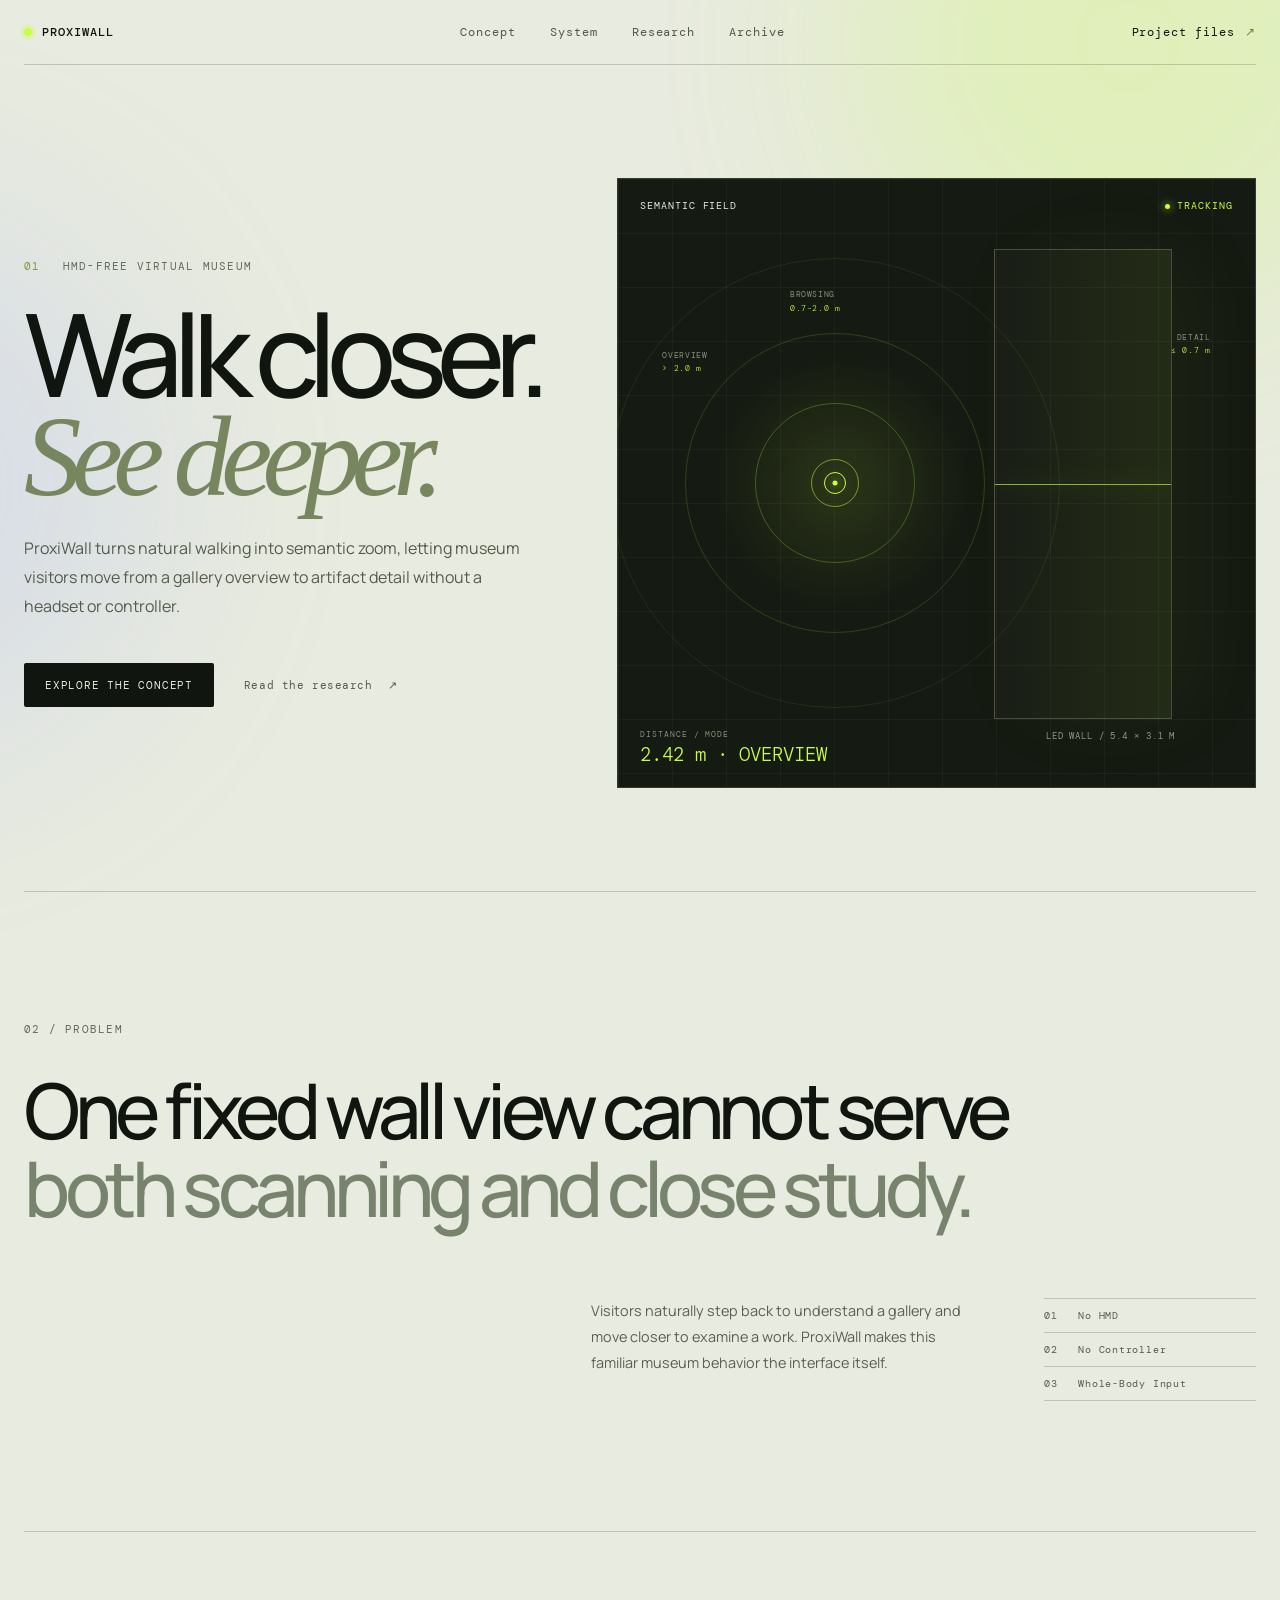
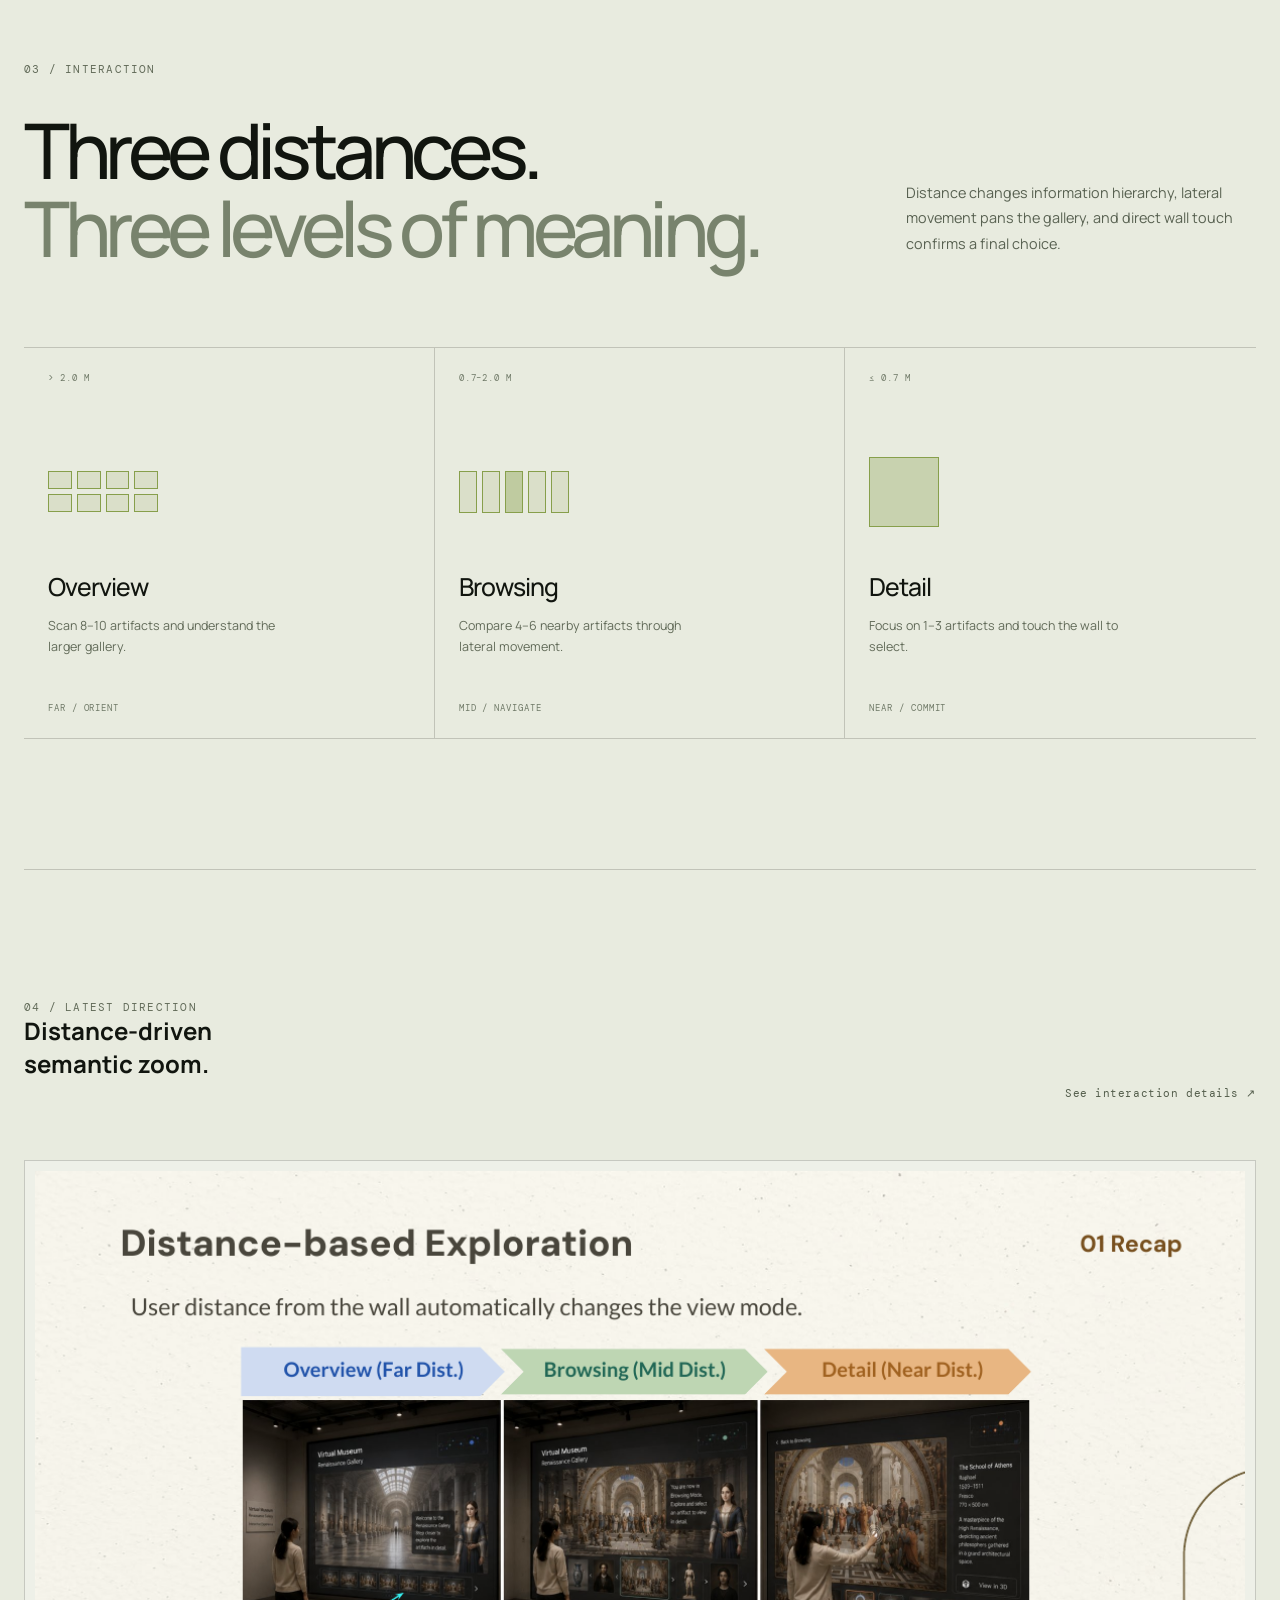
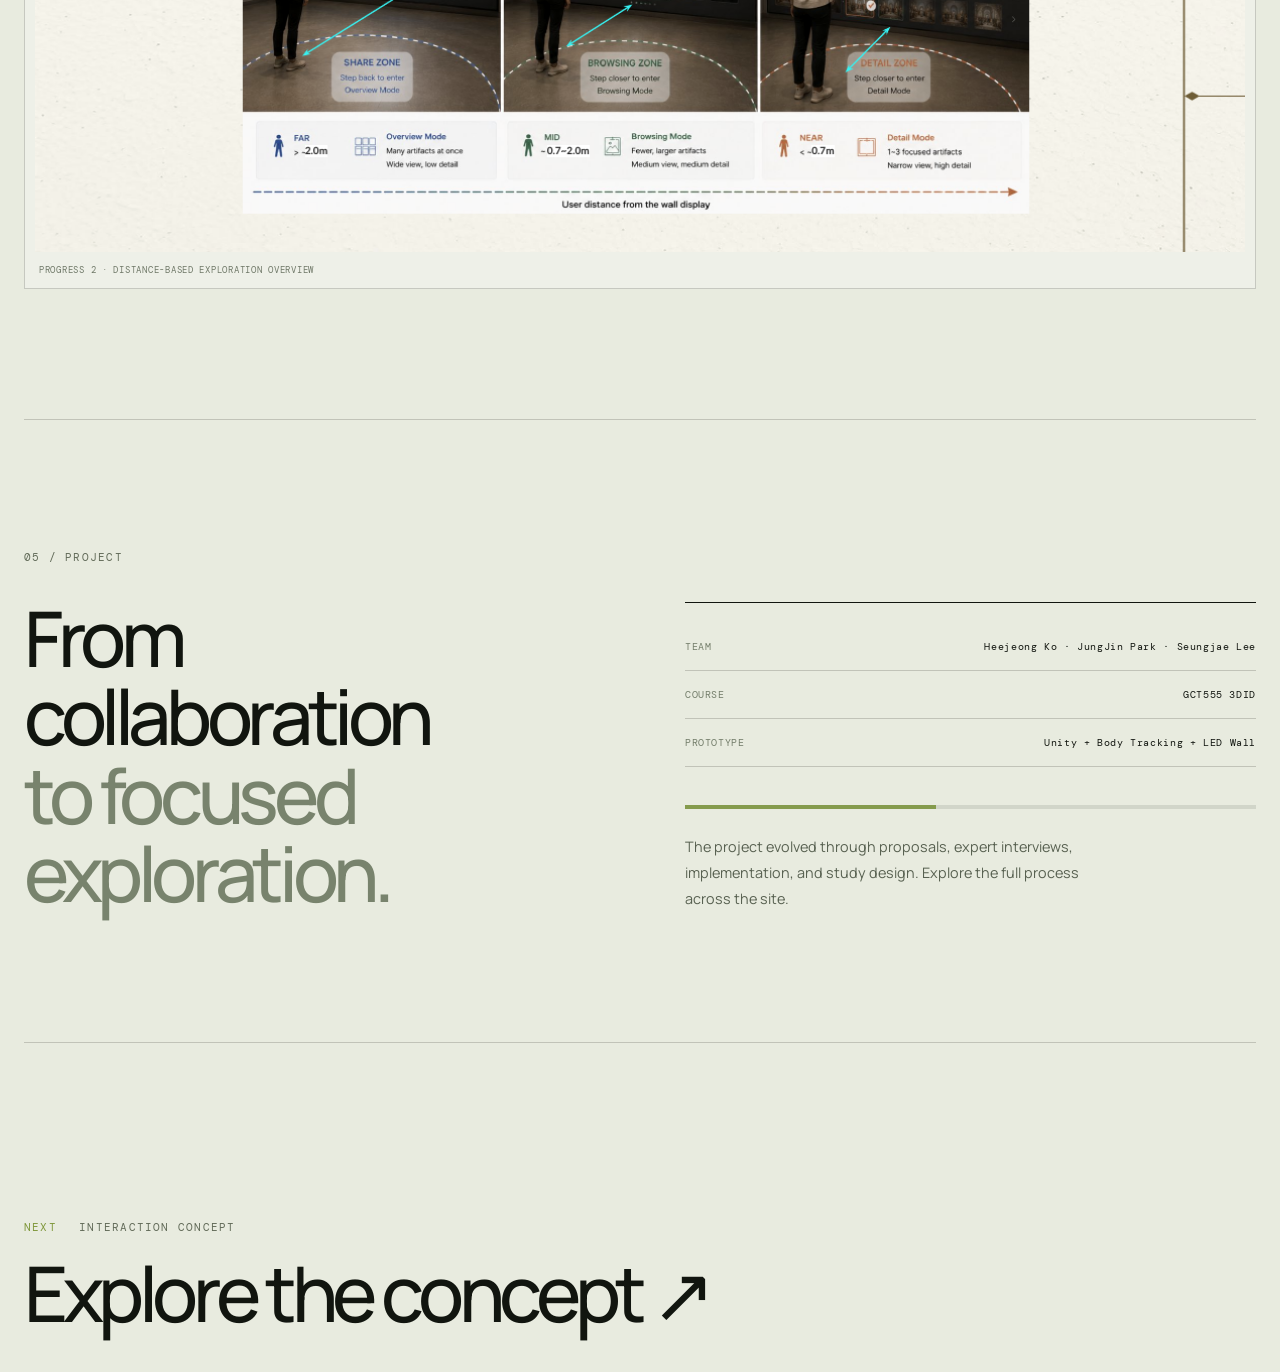
==== commit 7dbbc1be: "Link home footer to concept page" ====
--- a/index.html
+++ b/index.html
@@ -54,6 +54,6 @@
       <div class="status-panel"><div class="status-row"><span>TEAM</span><strong>Heejeong Ko · JungJin Park · Seungjae Lee</strong></div><div class="status-row"><span>COURSE</span><strong>GCT555 3DID</strong></div><div class="status-row"><span>PROTOTYPE</span><strong>Unity + Body Tracking + LED Wall</strong></div><div class="progress-track"><span></span></div><p>The project evolved through proposals, expert interviews, implementation, and study design. Explore the full process across the site.</p></div>
     </section>
   </main>
-  <footer><div><p class="eyebrow"><span>06</span> ProxiWall</p><h2>Walk. Look. Discover.</h2></div><p class="footer-note">Distance as an interface.</p><a class="back-to-top" href="#top">Back to top ↑</a></footer>
+  <footer><div><p class="eyebrow"><span>NEXT</span> Interaction Concept</p><h2><a href="./concept.html">Explore the concept ↗</a></h2></div></footer>
 </body>
 </html>
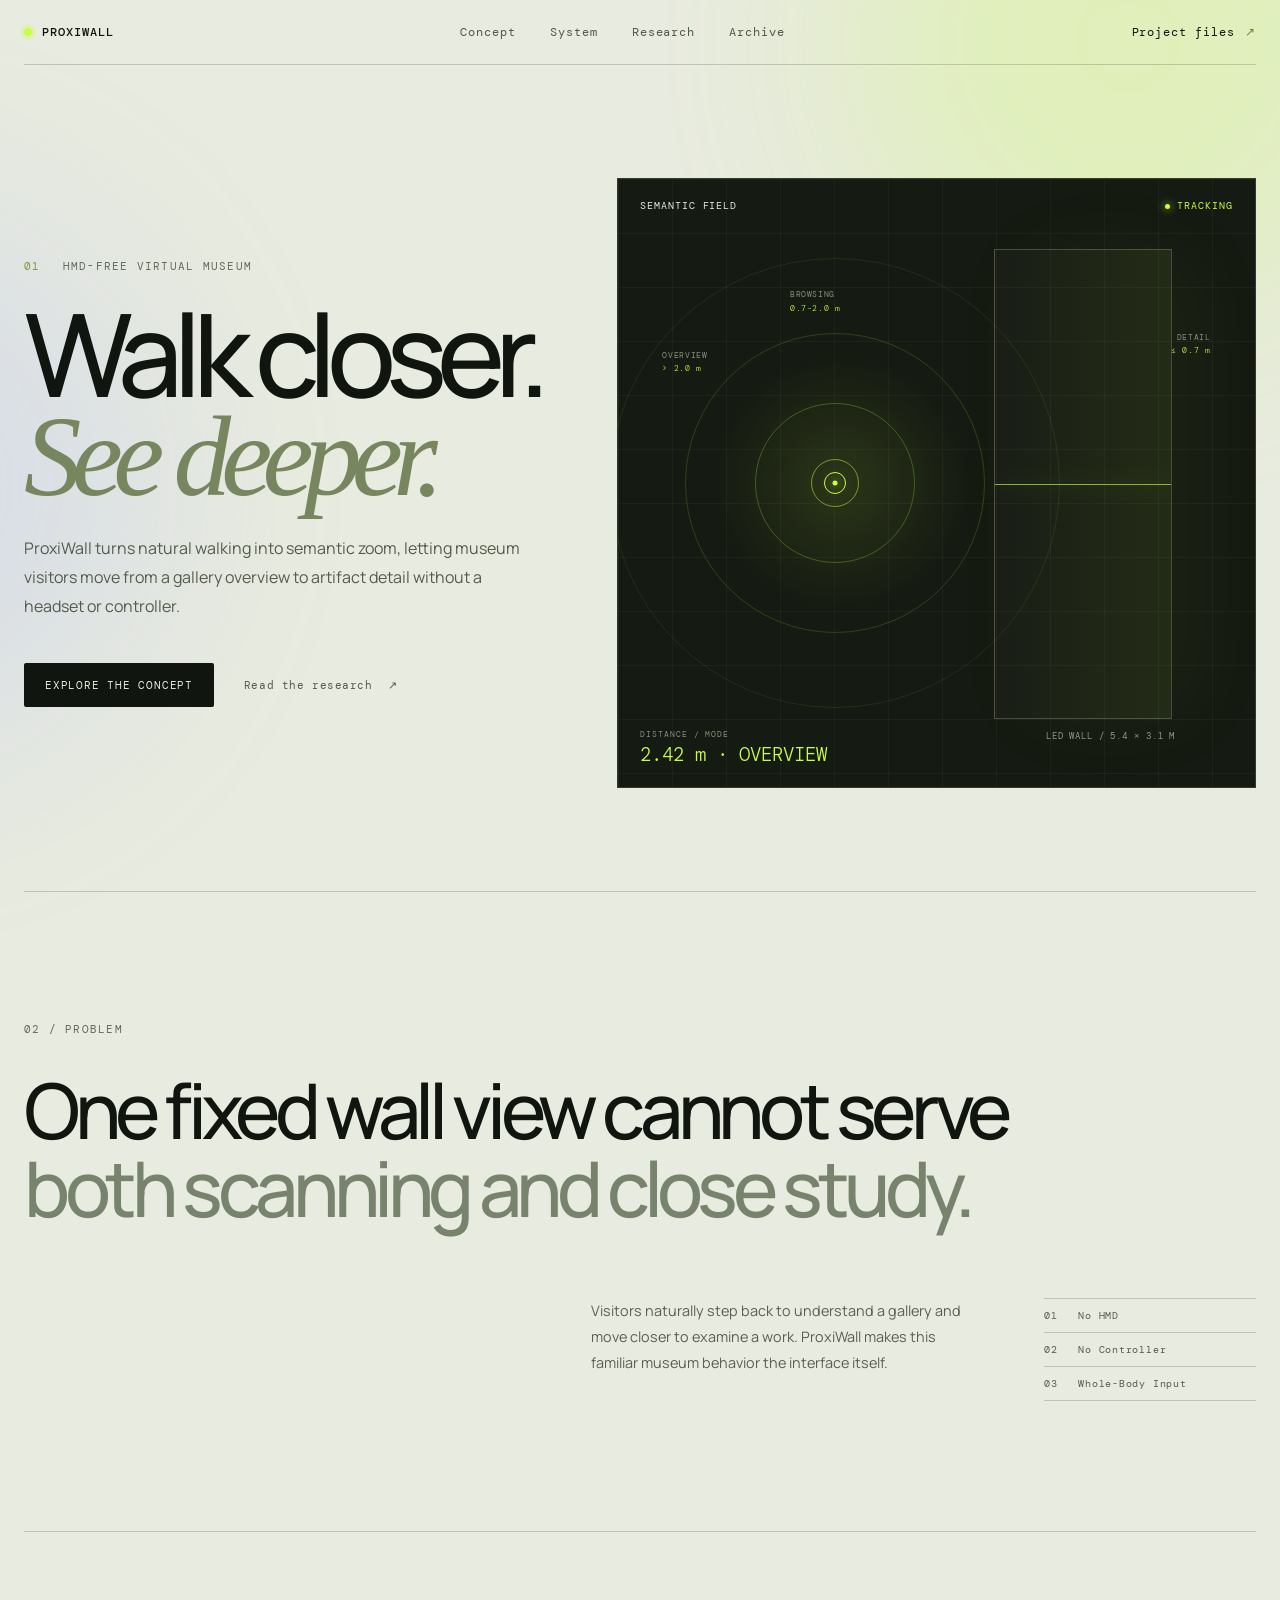
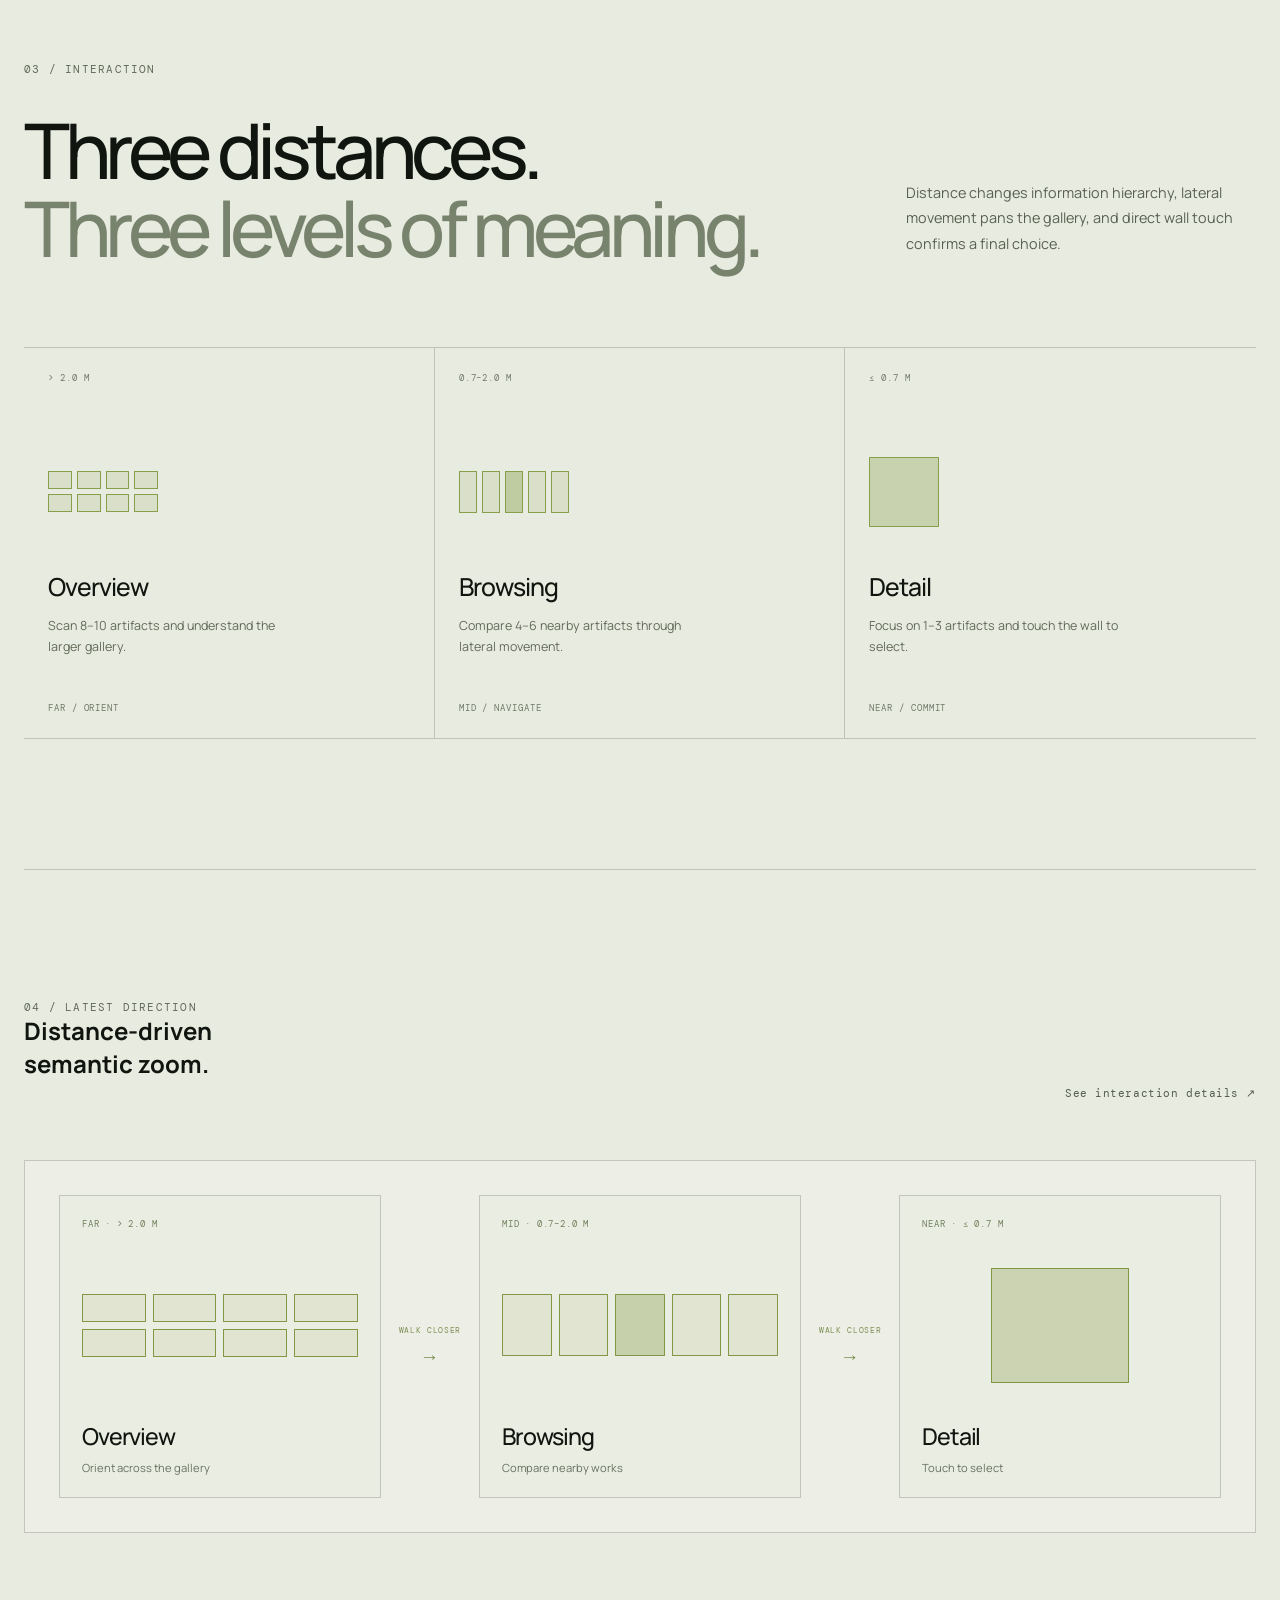
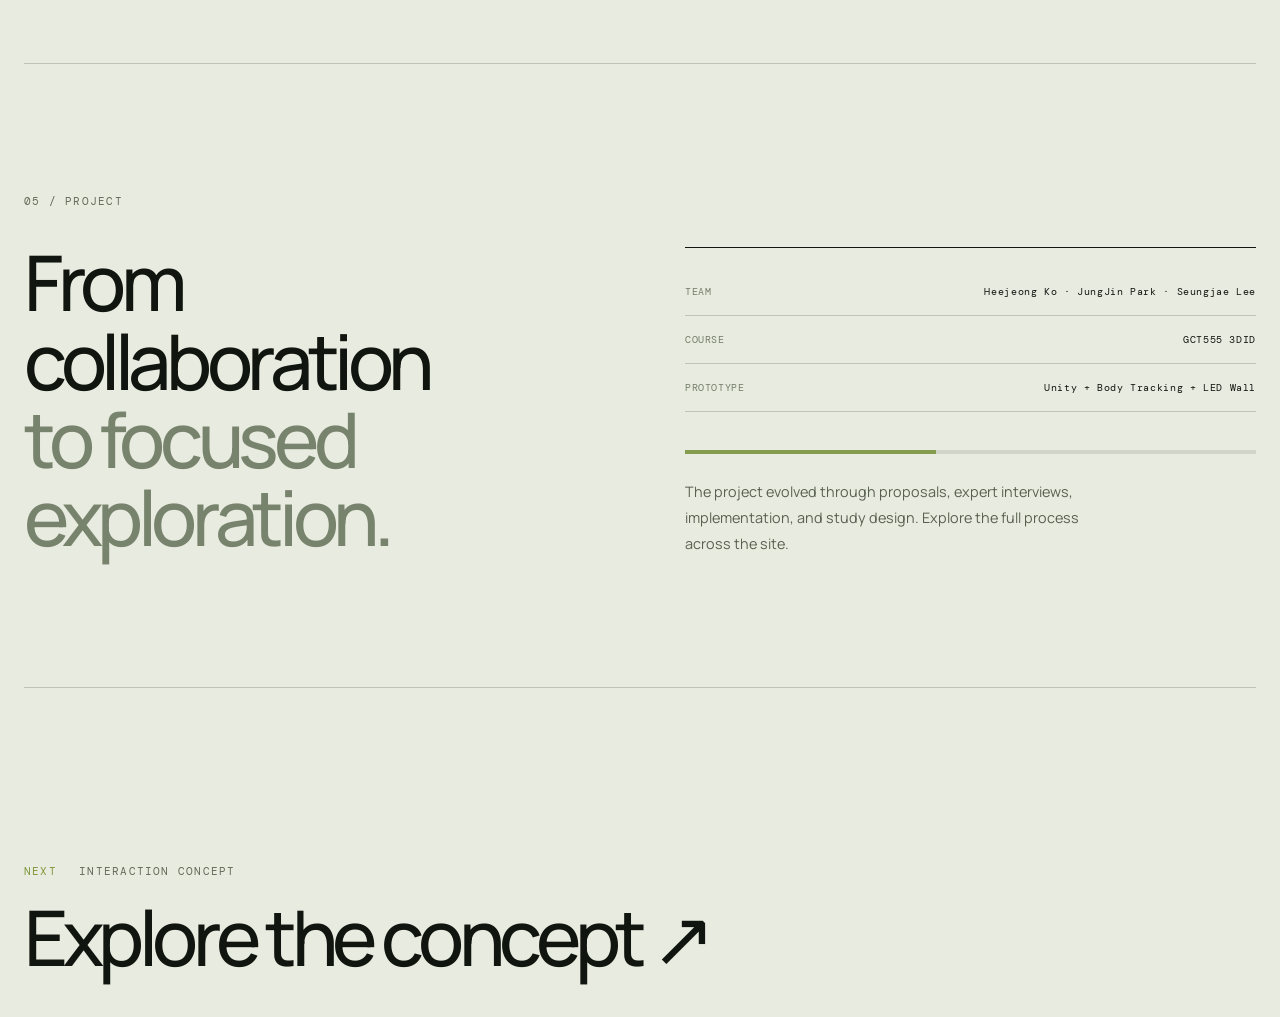
==== commit e890359d: "Replace slide screenshots with native web diagrams" ====
--- a/index.html
+++ b/index.html
@@ -47,7 +47,13 @@
     </section>
     <section class="featured-visual">
       <div class="section-heading"><div><p class="section-index">04 / LATEST DIRECTION</p><h2>Distance-driven<br><span>semantic zoom.</span></h2></div><a class="text-link" href="./concept.html">See interaction details ↗</a></div>
-      <figure class="slide-frame"><img src="./assets/images/distance-exploration.png" alt="ProxiWall distance-based exploration modes"><figcaption>Progress 2 · Distance-based exploration overview</figcaption></figure>
+      <div class="semantic-funnel" aria-label="Distance-based semantic zoom from overview to detail">
+        <article class="funnel-mode funnel-overview"><span>FAR · &gt; 2.0 M</span><div class="artifact-field artifacts-many"><i></i><i></i><i></i><i></i><i></i><i></i><i></i><i></i></div><h3>Overview</h3><p>Orient across the gallery</p></article>
+        <div class="funnel-arrow">WALK CLOSER <b>→</b></div>
+        <article class="funnel-mode funnel-browsing"><span>MID · 0.7–2.0 M</span><div class="artifact-field artifacts-some"><i></i><i></i><i></i><i></i><i></i></div><h3>Browsing</h3><p>Compare nearby works</p></article>
+        <div class="funnel-arrow">WALK CLOSER <b>→</b></div>
+        <article class="funnel-mode funnel-detail"><span>NEAR · ≤ 0.7 M</span><div class="artifact-field artifacts-one"><i></i></div><h3>Detail</h3><p>Touch to select</p></article>
+      </div>
     </section>
     <section class="status-section">
       <div><p class="section-index">05 / PROJECT</p><h2>From collaboration<br><span>to focused exploration.</span></h2></div>
--- a/styles.css
+++ b/styles.css
@@ -823,28 +823,414 @@
   border-top: 1px solid var(--line);
 }
 
-.slide-frame {
-  margin: 60px 0 0;
-  padding: 10px;
+.wide-component {
+  margin: 110px 0;
+}
+
+.semantic-funnel {
+  margin-top: 60px;
+  padding: 34px;
+  display: grid;
+  grid-template-columns: 1fr auto 1fr auto 1fr;
+  gap: 18px;
+  align-items: center;
   border: 1px solid var(--line);
-  background: rgba(255, 255, 255, 0.28);
-}
-
-.slide-frame img {
+  background: rgba(255, 255, 255, 0.22);
+}
+
+.funnel-mode {
+  min-height: 300px;
+  padding: 22px;
+  display: flex;
+  flex-direction: column;
+  border: 1px solid var(--line);
+  background: rgba(232, 235, 223, 0.65);
+}
+
+.funnel-mode > span,
+.room-setup span,
+.sensing-diagram > span,
+.pipeline-diagram span,
+.condition-diagram span,
+.study-procedure span,
+.evolution-flow span {
+  color: #71805d;
+  font-family: var(--mono);
+  font-size: 0.55rem;
+  letter-spacing: 0.09em;
+}
+
+.funnel-mode h3 {
+  margin: auto 0 8px;
+  font-size: 1.45rem;
+  letter-spacing: -0.05em;
+  font-weight: 500;
+}
+
+.funnel-mode p {
+  margin: 0;
+  color: #687260;
+  font-size: 0.7rem;
+}
+
+.artifact-field {
+  min-height: 120px;
+  margin: 35px 0;
+  display: grid;
+  gap: 7px;
+  align-content: center;
+}
+
+.artifact-field i {
+  min-height: 28px;
+  border: 1px solid #829745;
+  background: rgba(130, 151, 69, 0.1);
+}
+
+.artifacts-many { grid-template-columns: repeat(4, 1fr); }
+.artifacts-some { grid-template-columns: repeat(5, 1fr); }
+.artifacts-some i:nth-child(3) { min-height: 62px; background: rgba(130, 151, 69, 0.34); }
+.artifacts-one { grid-template-columns: 1fr; padding: 0 25%; }
+.artifacts-one i { min-height: 115px; background: rgba(130, 151, 69, 0.3); }
+
+.funnel-arrow,
+.evolution-flow > b,
+.pipeline-diagram > b,
+.study-procedure > i {
+  color: #7d8e54;
+  font-family: var(--mono);
+  font-size: 0.52rem;
+  font-style: normal;
+  letter-spacing: 0.08em;
+  text-align: center;
+}
+
+.funnel-arrow b {
   display: block;
-  width: 100%;
-  height: auto;
-  filter: saturate(0.72) contrast(1.02);
-}
-
-.slide-frame figcaption {
-  padding: 12px 4px 2px;
-  color: #6f7868;
-  font-family: var(--mono);
-  font-size: 0.57rem;
-  letter-spacing: 0.08em;
-  text-transform: uppercase;
-}
+  margin-top: 8px;
+  font-size: 1.2rem;
+  font-weight: 300;
+}
+
+.evolution-flow {
+  margin-top: 70px;
+  padding: 35px;
+  display: grid;
+  grid-template-columns: 1fr auto 1fr auto 1fr;
+  gap: 22px;
+  align-items: center;
+  border: 1px solid var(--line);
+  background: rgba(255,255,255,0.18);
+}
+
+.evolution-flow article {
+  min-height: 180px;
+  padding: 22px;
+  border: 1px solid var(--line);
+}
+
+.evolution-flow strong {
+  display: block;
+  margin: 55px 0 8px;
+  font-size: 1rem;
+  font-weight: 500;
+}
+
+.evolution-flow p {
+  margin: 0;
+  color: #687260;
+  font-size: 0.7rem;
+  line-height: 1.6;
+}
+
+.room-setup {
+  position: relative;
+  min-height: 560px;
+  overflow: hidden;
+  border: 1px solid var(--line);
+  background:
+    linear-gradient(rgba(17,21,15,.04) 1px, transparent 1px),
+    linear-gradient(90deg, rgba(17,21,15,.04) 1px, transparent 1px),
+    rgba(255,255,255,.18);
+  background-size: 45px 45px;
+}
+
+.ceiling-camera {
+  position: absolute;
+  z-index: 3;
+  top: 35px;
+  left: 50%;
+  text-align: center;
+  transform: translateX(-50%);
+}
+
+.ceiling-camera i {
+  display: block;
+  width: 52px;
+  height: 20px;
+  margin: 0 auto 10px;
+  border: 1px solid var(--ink);
+  background: var(--paper);
+}
+
+.ceiling-camera i::before,
+.ceiling-camera i::after {
+  content: "";
+  display: inline-block;
+  width: 8px;
+  height: 8px;
+  margin: 5px 3px;
+  border-radius: 50%;
+  background: var(--ink);
+}
+
+.ceiling-camera b,
+.led-wall b {
+  color: #829745;
+  font-weight: 400;
+}
+
+.capture-cone {
+  position: absolute;
+  top: 98px;
+  bottom: 110px;
+  left: 50%;
+  width: 65%;
+  transform: translateX(-50%);
+  clip-path: polygon(47% 0, 53% 0, 100% 100%, 0 100%);
+  border-bottom: 1px solid #829745;
+  background: linear-gradient(180deg, rgba(199,255,69,.02), rgba(130,151,69,.13));
+}
+
+.capture-cone span {
+  position: absolute;
+  bottom: 14px;
+  left: 50%;
+  transform: translateX(-50%);
+}
+
+.zone-band {
+  position: absolute;
+  z-index: 2;
+  left: 50%;
+  height: 46px;
+  padding-top: 15px;
+  border: 1px solid rgba(17,21,15,.14);
+  border-radius: 50%;
+  text-align: center;
+  transform: translateX(-50%);
+}
+
+.band-far { bottom: 112px; width: 68%; color: #71805d; }
+.band-mid { bottom: 78px; width: 45%; color: #65783e; background: rgba(130,151,69,.07); }
+.band-near { bottom: 44px; width: 22%; color: #4f6420; background: rgba(199,255,69,.18); }
+
+.led-wall {
+  position: absolute;
+  z-index: 3;
+  right: 5%;
+  bottom: 5px;
+  width: 90%;
+  height: 48px;
+  padding: 15px 22px;
+  border: 1px solid var(--ink);
+  background: var(--ink);
+  color: var(--paper);
+  font-family: var(--mono);
+  font-size: .6rem;
+  letter-spacing: .1em;
+  text-align: right;
+}
+
+.sensing-diagram,
+.touch-diagram {
+  position: relative;
+  min-height: 430px;
+  border: 1px solid var(--line);
+  background: rgba(255,255,255,.2);
+}
+
+.tracked-person {
+  position: absolute;
+  top: 50%;
+  left: 50%;
+  width: 120px;
+  height: 240px;
+  transform: translate(-50%,-50%);
+}
+
+.tracked-person i {
+  position: absolute;
+  display: block;
+  background: #536044;
+}
+
+.tracked-person .head { top: 0; left: 43px; width: 36px; height: 36px; border-radius: 50%; }
+.tracked-person .torso { top: 46px; left: 52px; width: 17px; height: 90px; }
+.tracked-person .arm { top: 66px; width: 75px; height: 7px; }
+.tracked-person .arm-left { left: -13px; transform: rotate(-30deg); }
+.tracked-person .arm-right { right: -13px; transform: rotate(30deg); }
+.tracked-person .leg { top: 132px; width: 8px; height: 100px; }
+.tracked-person .leg-left { left: 43px; transform: rotate(12deg); }
+.tracked-person .leg-right { right: 43px; transform: rotate(-12deg); }
+.tracked-person b { position:absolute; top:88px; left:56px; width:10px; height:10px; border-radius:50%; background:var(--acid); box-shadow:0 0 0 10px rgba(199,255,69,.24); }
+
+.axis {
+  position: absolute;
+  color: #71805d;
+  font-family: var(--mono);
+  font-size: .55rem;
+  letter-spacing: .08em;
+}
+
+.axis-x { left: 10%; right: 10%; bottom: 35px; border-bottom: 1px solid #829745; }
+.axis-z { top: 15%; bottom: 15%; left: 25px; border-left: 1px solid #829745; writing-mode: vertical-rl; }
+.sensing-diagram > span { position:absolute; top:20px; right:20px; }
+
+.pipeline-diagram {
+  padding: 32px;
+  display: grid;
+  grid-template-columns: 1fr auto 1fr auto 1fr auto 1fr;
+  gap: 12px;
+  align-items: center;
+  border: 1px solid var(--line);
+  background: rgba(255,255,255,.2);
+}
+
+.pipeline-diagram article {
+  min-height: 170px;
+  padding: 18px;
+  display: flex;
+  flex-direction: column;
+  border: 1px solid var(--line);
+}
+
+.pipeline-diagram strong,
+.condition-diagram strong {
+  margin-top: auto;
+  font-size: .9rem;
+  font-weight: 500;
+}
+
+.pipeline-diagram p,
+.condition-diagram p {
+  margin: 7px 0 0;
+  color: #687260;
+  font-size: .65rem;
+  line-height: 1.6;
+}
+
+.pipeline-split {
+  background: rgba(130,151,69,.12);
+}
+
+.touch-wall {
+  position: absolute;
+  top: 35px;
+  right: 35px;
+  bottom: 90px;
+  left: 35px;
+  padding: 60px 30px;
+  display: grid;
+  grid-template-columns: repeat(5,1fr);
+  gap: 10px;
+  border: 1px solid var(--ink);
+  background: #182015;
+}
+
+.touch-wall i {
+  height: 90px;
+  border: 1px solid rgba(232,235,223,.35);
+}
+
+.touch-wall i.selected {
+  background: rgba(199,255,69,.2);
+  border-color: var(--acid);
+  box-shadow: 0 0 30px rgba(199,255,69,.2);
+}
+
+.touch-wall span { position:absolute; top:15px; left:18px; color:var(--paper); }
+.touch-hand { position:absolute; z-index:3; right:43%; top:42%; width:80px; height:90px; transform:rotate(-30deg); }
+.touch-hand i { position:absolute; width:28px; height:60px; border-radius:20px; background:#aeb7a2; }
+.touch-hand b { position:absolute; top:-45px; left:8px; width:10px; height:55px; border-radius:8px; background:#aeb7a2; }
+.touch-ripple { position:absolute; z-index:2; top:40%; left:57%; width:50px; height:50px; border:1px solid var(--acid); border-radius:50%; box-shadow:0 0 0 15px rgba(199,255,69,.12),0 0 0 30px rgba(199,255,69,.05); }
+.touch-diagram > p { position:absolute; bottom:20px; margin:0; color:#687260; font-family:var(--mono); font-size:.53rem; }
+.touch-diagram > p:nth-of-type(1) { left:25px; }
+.touch-diagram > p:nth-of-type(2) { left:36%; }
+.touch-diagram > p:nth-of-type(3) { right:25px; }
+.touch-diagram > p span { color:#829745; margin-right:6px; }
+
+.condition-diagram {
+  display: grid;
+  grid-template-columns: 1fr auto 1fr;
+  gap: 18px;
+  align-items: center;
+}
+
+.condition-diagram article {
+  min-height: 320px;
+  padding: 25px;
+  display: flex;
+  flex-direction: column;
+  border: 1px solid var(--line);
+  background: rgba(255,255,255,.2);
+}
+
+.versus {
+  color: #829745;
+  font-family: var(--mono);
+  font-size: .7rem;
+}
+
+.condition-track {
+  position: relative;
+  height: 90px;
+  margin: 45px 0 25px;
+  display: flex;
+  align-items: center;
+  justify-content: space-between;
+  border-bottom: 1px solid #829745;
+}
+
+.condition-track i {
+  width: 18px;
+  height: 18px;
+  border-radius: 50%;
+  background: #829745;
+}
+
+.condition-track i:nth-child(2) { width:34px; height:34px; }
+.condition-track i:nth-child(3) { width:60px; height:60px; background:rgba(130,151,69,.35); border:1px solid #829745; }
+.condition-buttons { margin:55px 0 40px; display:flex; gap:10px; }
+.condition-buttons i { width:42px; height:42px; padding-top:13px; border:1px solid #829745; font-family:var(--mono); font-size:.6rem; font-style:normal; text-align:center; }
+
+.study-procedure {
+  padding: 32px;
+  display: grid;
+  grid-template-columns: repeat(9, auto);
+  gap: 15px;
+  align-items: center;
+  border: 1px solid var(--line);
+  background: rgba(255,255,255,.2);
+}
+
+.study-procedure article {
+  min-height: 170px;
+  padding: 20px;
+  display: flex;
+  flex-direction: column;
+  border: 1px solid var(--line);
+}
+
+.study-procedure b {
+  color: #829745;
+  font-family: var(--mono);
+  font-size: 1.5rem;
+  font-weight: 300;
+}
+
+.study-procedure span { margin-top:auto; }
+.study-procedure strong { margin-top:8px; font-size:.75rem; font-weight:500; }
 
 .page-shell {
   width: min(1400px, calc(100% - 48px));
@@ -942,10 +1328,6 @@
   letter-spacing: 0.06em;
 }
 
-.slide-frame.wide {
-  margin: 110px 0;
-}
-
 .evolution,
 .interview-section,
 .hypotheses,
@@ -1049,10 +1431,6 @@
   grid-template-columns: 1.2fr 0.8fr;
 }
 
-.feature-pair .slide-frame {
-  margin: 0;
-}
-
 .parameter-table {
   max-width: 900px;
   margin-left: auto;
@@ -1192,6 +1570,33 @@
     min-height: auto;
     border-right: 0;
     border-bottom: 1px solid var(--line);
+  }
+
+  .semantic-funnel,
+  .evolution-flow,
+  .condition-diagram {
+    grid-template-columns: 1fr;
+  }
+
+  .funnel-arrow,
+  .evolution-flow > b {
+    transform: rotate(90deg);
+  }
+
+  .pipeline-diagram {
+    grid-template-columns: 1fr;
+  }
+
+  .pipeline-diagram > b {
+    transform: rotate(90deg);
+  }
+
+  .study-procedure {
+    grid-template-columns: 1fr;
+  }
+
+  .study-procedure > i {
+    transform: rotate(90deg);
   }
 }
 
@@ -1250,11 +1655,54 @@
     grid-template-columns: 55px 1fr;
   }
 
-  .slide-frame.wide {
-    margin: 70px 0;
-  }
-
   .zone-label {
     display: none;
   }
-}
+
+  .wide-component {
+    margin: 70px 0;
+  }
+
+  .semantic-funnel,
+  .evolution-flow,
+  .pipeline-diagram,
+  .study-procedure {
+    padding: 18px;
+  }
+
+  .funnel-mode {
+    min-height: 250px;
+  }
+
+  .room-setup {
+    min-height: 430px;
+  }
+
+  .capture-cone {
+    width: 90%;
+  }
+
+  .band-far { width: 92%; }
+  .band-mid { width: 67%; }
+  .band-near { width: 38%; }
+
+  .sensing-diagram,
+  .touch-diagram {
+    min-height: 390px;
+  }
+
+  .touch-wall {
+    right: 18px;
+    left: 18px;
+    padding: 60px 12px;
+  }
+
+  .touch-wall i {
+    height: 70px;
+  }
+
+  .touch-diagram > p:nth-of-type(2),
+  .touch-diagram > p:nth-of-type(3) {
+    display: none;
+  }
+}
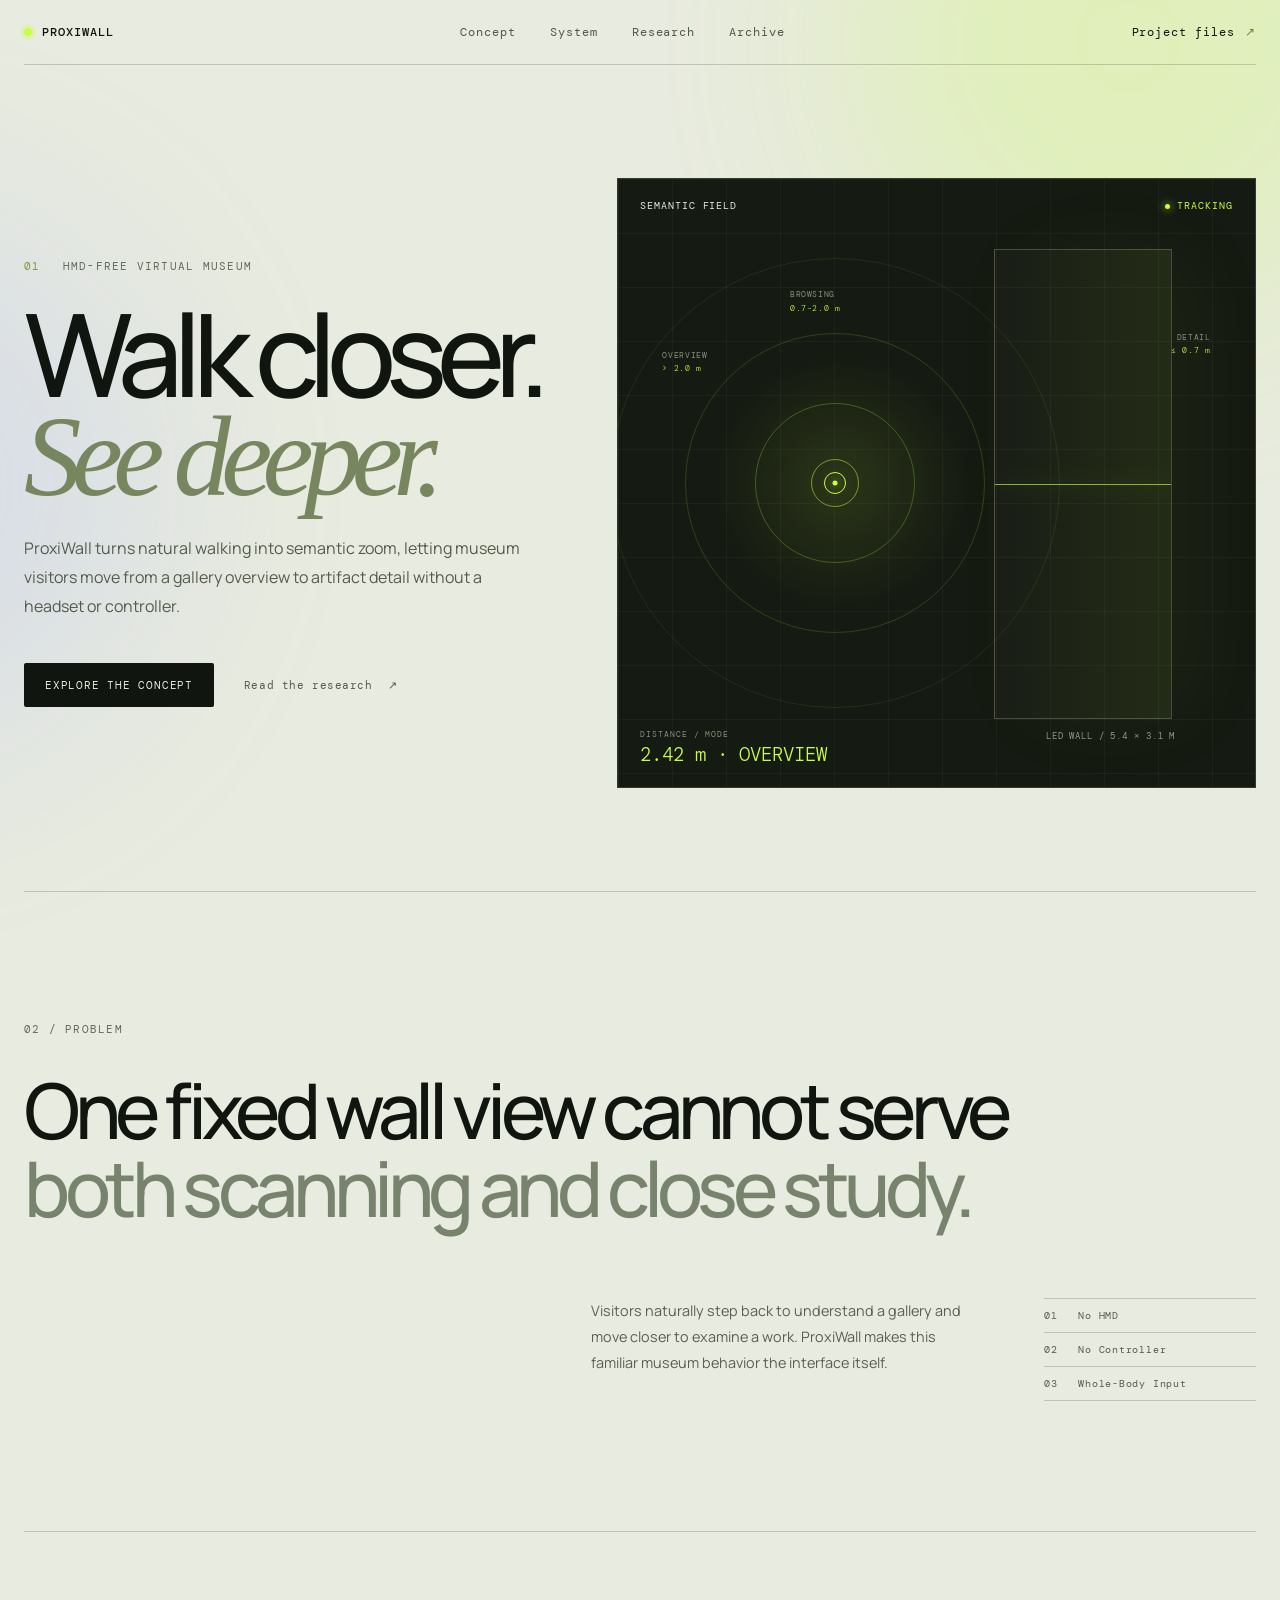
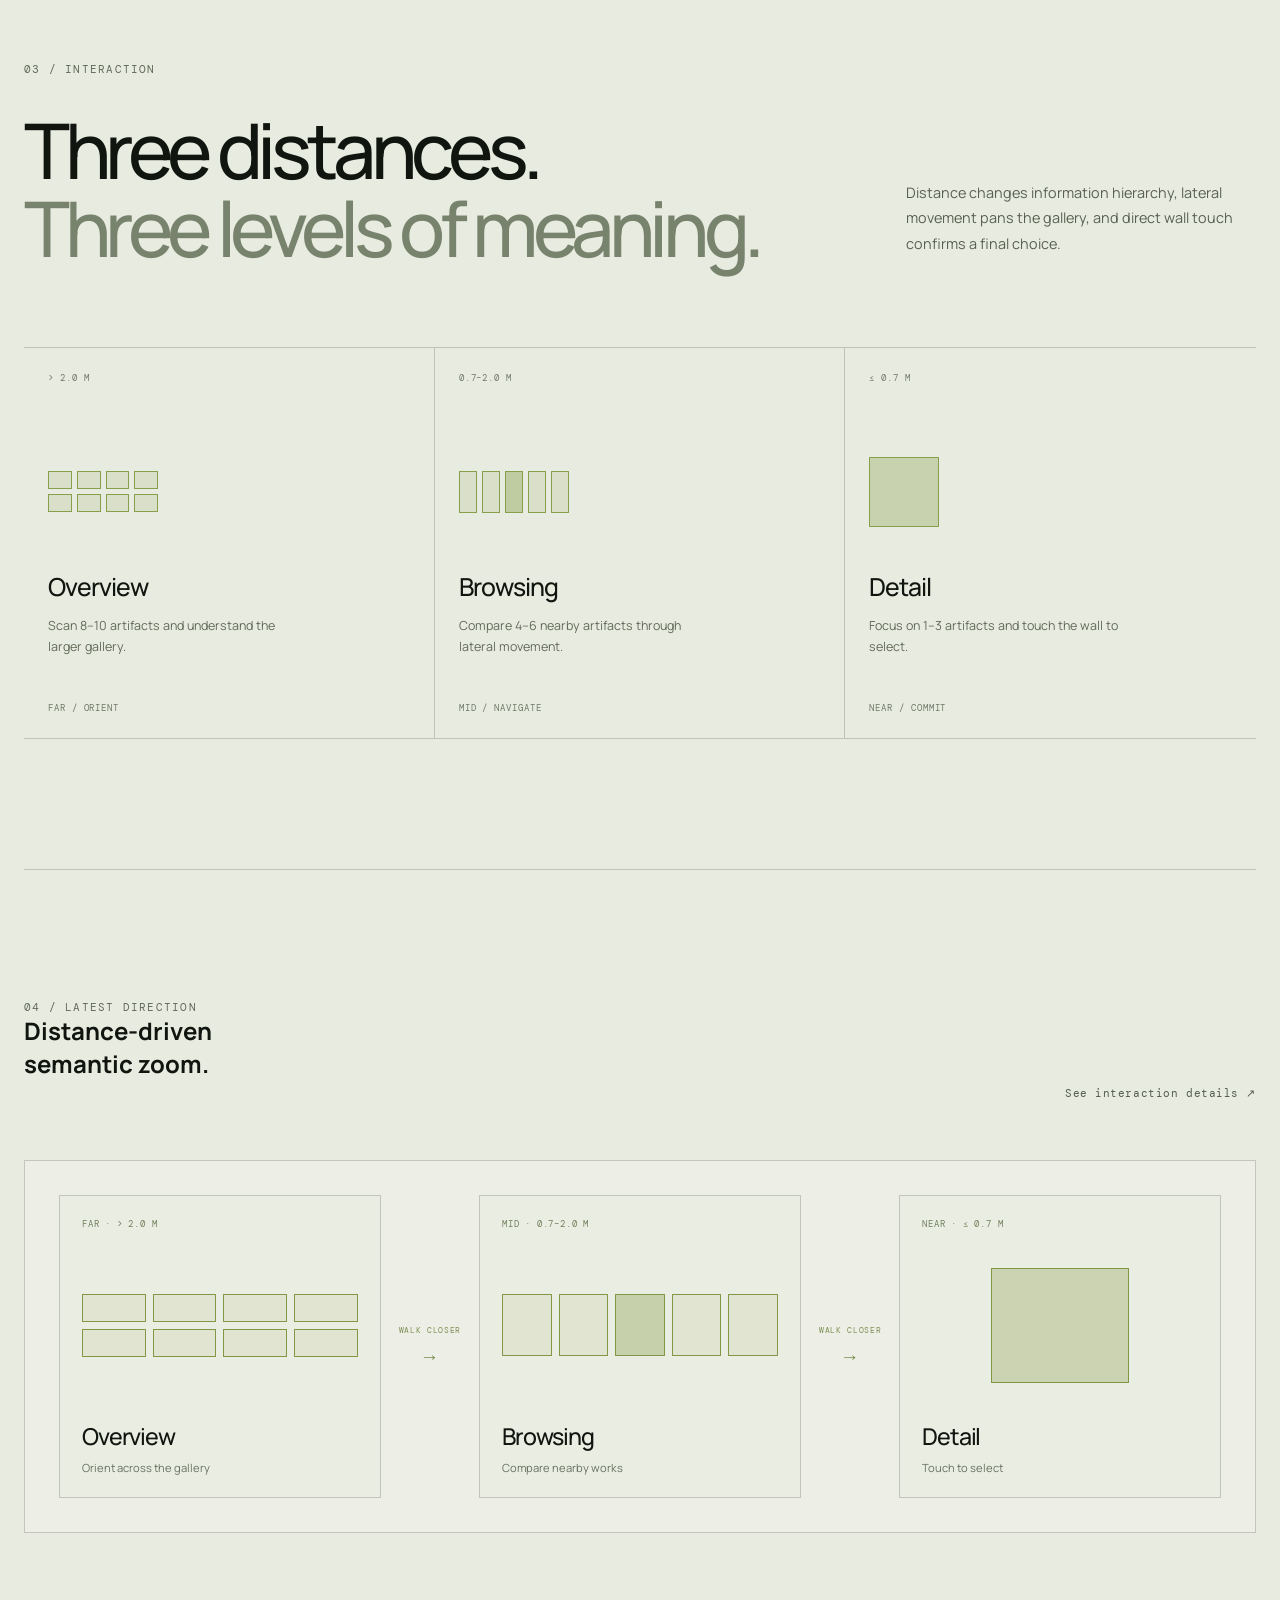
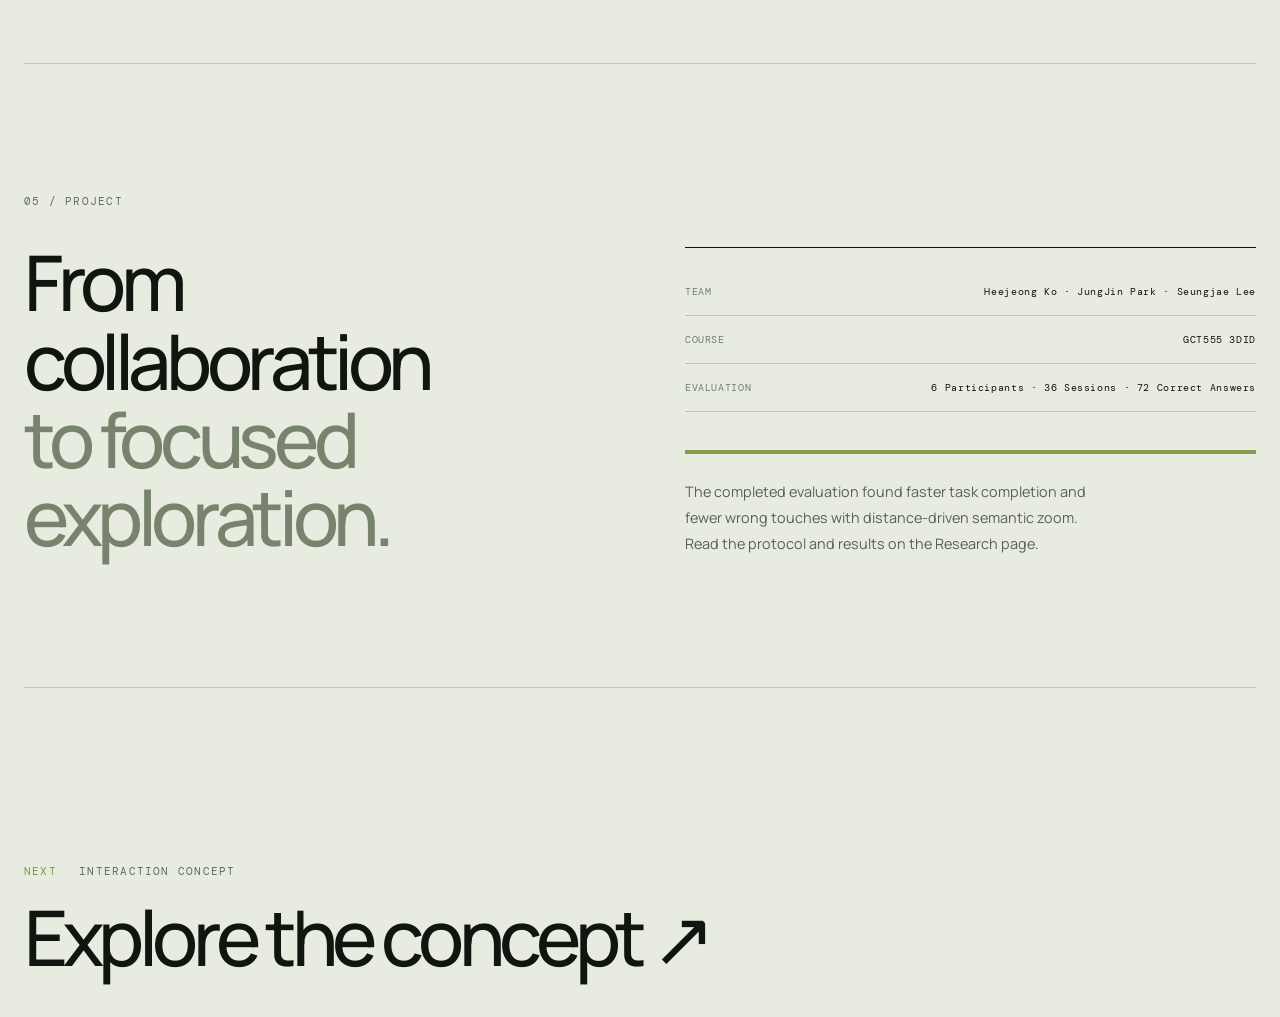
==== commit fd581bbd: "Update evaluation page with study protocol" ====
--- a/index.html
+++ b/index.html
@@ -57,7 +57,7 @@
     </section>
     <section class="status-section">
       <div><p class="section-index">05 / PROJECT</p><h2>From collaboration<br><span>to focused exploration.</span></h2></div>
-      <div class="status-panel"><div class="status-row"><span>TEAM</span><strong>Heejeong Ko · JungJin Park · Seungjae Lee</strong></div><div class="status-row"><span>COURSE</span><strong>GCT555 3DID</strong></div><div class="status-row"><span>PROTOTYPE</span><strong>Unity + Body Tracking + LED Wall</strong></div><div class="progress-track"><span></span></div><p>The project evolved through proposals, expert interviews, implementation, and study design. Explore the full process across the site.</p></div>
+      <div class="status-panel"><div class="status-row"><span>TEAM</span><strong>Heejeong Ko · JungJin Park · Seungjae Lee</strong></div><div class="status-row"><span>COURSE</span><strong>GCT555 3DID</strong></div><div class="status-row"><span>EVALUATION</span><strong>6 Participants · 36 Sessions · 72 Correct Answers</strong></div><div class="progress-track progress-complete"><span></span></div><p>The completed evaluation found faster task completion and fewer wrong touches with distance-driven semantic zoom. Read the protocol and results on the Research page.</p></div>
     </section>
   </main>
   <footer><div><p class="eyebrow"><span>NEXT</span> Interaction Concept</p><h2><a href="./concept.html">Explore the concept ↗</a></h2></div></footer>
--- a/styles.css
+++ b/styles.css
@@ -599,6 +599,10 @@
   background: #859b4d;
 }
 
+.progress-track.progress-complete span {
+  width: 100%;
+}
+
 .status-panel > p {
   max-width: 420px;
   margin-bottom: 0;
@@ -1491,6 +1495,431 @@
   font-size: 1.15rem;
 }
 
+.evaluation-overview,
+.instruction-section,
+.results-section {
+  padding: 130px 0;
+  border-bottom: 1px solid var(--line);
+}
+
+.evaluation-overview code {
+  padding: 2px 5px;
+  background: rgba(255,255,255,.35);
+  font-family: var(--mono);
+  font-size: .78em;
+}
+
+.study-facts,
+.result-metrics,
+.result-interpretation {
+  margin-top: 70px;
+  display: grid;
+  border-top: 1px solid var(--line);
+  border-bottom: 1px solid var(--line);
+}
+
+.study-facts {
+  grid-template-columns: repeat(4,1fr);
+}
+
+.study-facts article,
+.result-metrics article,
+.result-interpretation article {
+  padding: 25px;
+  border-right: 1px solid var(--line);
+}
+
+.study-facts article:last-child,
+.result-metrics article:last-child,
+.result-interpretation article:last-child {
+  border-right: 0;
+}
+
+.study-facts span,
+.instruction-feature span,
+.instruction-condition > div:first-child span,
+.instruction-grid span,
+.result-metrics span,
+.result-interpretation span {
+  color: #77816e;
+  font-family: var(--mono);
+  font-size: .56rem;
+  letter-spacing: .09em;
+}
+
+.study-facts strong {
+  display: block;
+  margin: 45px 0 12px;
+  color: #778d40;
+  font-family: var(--mono);
+  font-size: 2.8rem;
+  font-weight: 300;
+}
+
+.study-facts p,
+.result-interpretation p,
+.instruction-feature p,
+.instruction-intro {
+  color: #626b59;
+  font-size: .75rem;
+  line-height: 1.75;
+}
+
+.instruction-intro {
+  max-width: 680px;
+  margin: 45px 0 55px auto;
+  font-size: .9rem;
+}
+
+.protocol-flow {
+  margin: 0 0 90px;
+  padding: 18px;
+  display: grid;
+  grid-template-columns: 1fr auto 1fr auto 1fr auto 1fr;
+  gap: 12px;
+  align-items: stretch;
+  border: 1px solid var(--line);
+  background: rgba(255,255,255,.15);
+}
+
+.protocol-flow article {
+  min-height: 210px;
+  padding: 20px;
+  display: flex;
+  flex-direction: column;
+  background: rgba(255,255,255,.22);
+}
+
+.protocol-flow i {
+  align-self: center;
+  color: #829745;
+  font-style: normal;
+}
+
+.protocol-flow span,
+.instruction-block-heading span,
+.task-cycle span,
+.condition-explainer > article > span,
+.instruction-source-heading span,
+.setup-facts span {
+  color: #77816e;
+  font-family: var(--mono);
+  font-size: .56rem;
+  letter-spacing: .09em;
+}
+
+.protocol-flow strong {
+  margin-top: 45px;
+  font-size: 1rem;
+  font-weight: 500;
+}
+
+.protocol-flow p,
+.instruction-block-heading p,
+.task-cycle p,
+.condition-explainer p,
+.instruction-source-heading p,
+.setup-facts p {
+  color: #626b59;
+  font-size: .68rem;
+  line-height: 1.7;
+}
+
+.instruction-block {
+  margin: 90px 0;
+  display: grid;
+  grid-template-columns: .32fr 1fr;
+  gap: 50px;
+  align-items: start;
+}
+
+.instruction-block-heading,
+.instruction-source-heading {
+  padding-top: 18px;
+  border-top: 1px solid var(--ink);
+}
+
+.instruction-block-heading h3,
+.instruction-source-heading h3 {
+  margin: 20px 0 14px;
+  font-size: 1.55rem;
+  font-weight: 500;
+  letter-spacing: -.05em;
+}
+
+.instruction-block-heading code {
+  padding: 2px 4px;
+  background: rgba(255,255,255,.35);
+  font-family: var(--mono);
+  font-size: .85em;
+}
+
+.setup-facts,
+.task-cycle {
+  display: grid;
+  grid-template-columns: repeat(2,1fr);
+  border-top: 1px solid var(--line);
+  border-left: 1px solid var(--line);
+}
+
+.setup-facts article,
+.task-cycle article {
+  min-height: 190px;
+  padding: 24px;
+  border-right: 1px solid var(--line);
+  border-bottom: 1px solid var(--line);
+  background: rgba(255,255,255,.12);
+}
+
+.setup-facts strong {
+  display: block;
+  margin: 42px 0 8px;
+  color: #778d40;
+  font-family: var(--mono);
+  font-size: 1.6rem;
+  font-weight: 300;
+  letter-spacing: -.05em;
+}
+
+.task-cycle article {
+  position: relative;
+}
+
+.task-cycle b {
+  position: absolute;
+  top: 18px;
+  right: 20px;
+  color: rgba(119,141,64,.32);
+  font-family: var(--mono);
+  font-size: 3.8rem;
+  font-weight: 300;
+  line-height: 1;
+}
+
+.task-cycle span {
+  display: block;
+  margin-top: 70px;
+  color: #778d40;
+}
+
+.condition-explainer {
+  margin: 100px 0;
+  display: grid;
+  grid-template-columns: repeat(2,1fr);
+  border: 1px solid var(--line);
+}
+
+.condition-explainer > article {
+  padding: 35px;
+  background: rgba(255,255,255,.16);
+}
+
+.condition-explainer > article:first-child {
+  border-right: 1px solid var(--line);
+  background: rgba(199,255,69,.08);
+}
+
+.condition-explainer h3 {
+  min-height: 80px;
+  margin: 22px 0 35px;
+  font-size: 2rem;
+  font-weight: 500;
+  letter-spacing: -.055em;
+}
+
+.condition-explainer ol {
+  margin: 0;
+  padding: 0;
+  list-style: none;
+  counter-reset: condition-step;
+  border-top: 1px solid var(--line);
+}
+
+.condition-explainer li {
+  position: relative;
+  padding: 20px 0 18px 45px;
+  counter-increment: condition-step;
+  border-bottom: 1px solid var(--line);
+}
+
+.condition-explainer li::before {
+  content: "0" counter(condition-step);
+  position: absolute;
+  left: 0;
+  color: #829745;
+  font-family: var(--mono);
+  font-size: .6rem;
+}
+
+.condition-explainer li b {
+  font-size: .8rem;
+  font-weight: 600;
+}
+
+.condition-explainer li p {
+  margin: 5px 0 0;
+}
+
+.instruction-source-heading {
+  max-width: 680px;
+  margin: 120px 0 35px auto;
+}
+
+.instruction-feature {
+  display: grid;
+  grid-template-columns: 1.55fr .45fr;
+  border: 1px solid var(--line);
+  background: rgba(255,255,255,.2);
+}
+
+.instruction-feature a {
+  padding: 14px;
+  border-right: 1px solid var(--line);
+}
+
+.instruction-feature img,
+.instruction-grid img,
+.result-figure img {
+  display: block;
+  width: 100%;
+  height: auto;
+}
+
+.instruction-feature > div {
+  padding: 28px;
+  display: flex;
+  flex-direction: column;
+  justify-content: flex-end;
+}
+
+.instruction-feature h3,
+.instruction-condition h3,
+.result-interpretation h3 {
+  margin: 16px 0 12px;
+  font-size: 1.35rem;
+  letter-spacing: -.045em;
+  font-weight: 500;
+}
+
+.instruction-condition {
+  margin-top: 70px;
+  display: grid;
+  grid-template-columns: .25fr 1fr;
+  gap: 35px;
+}
+
+.instruction-condition > div:first-child {
+  padding-top: 18px;
+  border-top: 1px solid var(--ink);
+}
+
+.instruction-grid {
+  display: grid;
+  grid-template-columns: repeat(3,1fr);
+  gap: 15px;
+}
+
+.instruction-grid-setup {
+  margin-top: 18px;
+}
+
+.instruction-grid a {
+  padding: 8px;
+  border: 1px solid var(--line);
+  background: rgba(255,255,255,.18);
+  transition: transform 180ms ease, background 180ms ease;
+}
+
+.instruction-grid a:hover {
+  transform: translateY(-3px);
+  background: rgba(255,255,255,.45);
+}
+
+.instruction-grid span {
+  display: block;
+  padding: 10px 4px 3px;
+}
+
+.result-metrics {
+  grid-template-columns: repeat(4,1fr);
+}
+
+.result-metrics article {
+  min-height: 270px;
+  display: flex;
+  flex-direction: column;
+}
+
+.result-metrics .result-win {
+  background: rgba(199,255,69,.13);
+}
+
+.result-metrics strong {
+  margin-top: 55px;
+  font-family: var(--mono);
+  font-size: clamp(2.2rem,4vw,4.2rem);
+  font-weight: 300;
+  letter-spacing: -.07em;
+}
+
+.result-metrics strong small {
+  font-size: .45em;
+}
+
+.result-metrics p {
+  margin: 3px 0 0;
+  color: #607044;
+  font-size: .72rem;
+}
+
+.result-metrics b {
+  margin-top: auto;
+  color: #626b59;
+  font-family: var(--mono);
+  font-size: .55rem;
+  font-weight: 400;
+  letter-spacing: .03em;
+}
+
+.result-interpretation {
+  margin: 40px 0 80px;
+  grid-template-columns: repeat(3,1fr);
+}
+
+.result-interpretation article {
+  min-height: 250px;
+}
+
+.result-interpretation h3 {
+  margin-top: 70px;
+}
+
+.result-figure {
+  margin: 0;
+  padding: 12px;
+  border: 1px solid var(--line);
+  background: rgba(255,255,255,.2);
+}
+
+.result-figure-wide {
+  margin-bottom: 18px;
+}
+
+.result-figure-grid {
+  display: grid;
+  grid-template-columns: repeat(2,1fr);
+  gap: 18px;
+}
+
+.result-figure figcaption {
+  padding: 13px 4px 2px;
+  color: #66705e;
+  font-family: var(--mono);
+  font-size: .55rem;
+  line-height: 1.6;
+  letter-spacing: .03em;
+}
+
 .archive-list {
   padding: 60px 0 130px;
 }
@@ -1597,6 +2026,39 @@
 
   .study-procedure > i {
     transform: rotate(90deg);
+  }
+
+  .study-facts,
+  .result-metrics,
+  .result-interpretation {
+    grid-template-columns: repeat(2,1fr);
+  }
+
+  .instruction-feature,
+  .instruction-condition,
+  .instruction-block {
+    grid-template-columns: 1fr;
+  }
+
+  .protocol-flow {
+    grid-template-columns: 1fr;
+  }
+
+  .protocol-flow article {
+    min-height: auto;
+  }
+
+  .protocol-flow i {
+    transform: rotate(90deg);
+  }
+
+  .instruction-feature a {
+    border-right: 0;
+    border-bottom: 1px solid var(--line);
+  }
+
+  .instruction-grid {
+    grid-template-columns: repeat(2,1fr);
   }
 }
 
@@ -1626,6 +2088,12 @@
     padding: 80px 0;
   }
 
+  .evaluation-overview,
+  .instruction-section,
+  .results-section {
+    padding: 80px 0;
+  }
+
   .metric-strip,
   .quote-grid {
     grid-template-columns: 1fr;
@@ -1639,6 +2107,36 @@
 
   .spec-grid {
     grid-template-columns: 1fr;
+  }
+
+  .study-facts,
+  .result-metrics,
+  .result-interpretation,
+  .instruction-grid,
+  .result-figure-grid,
+  .setup-facts,
+  .task-cycle,
+  .condition-explainer {
+    grid-template-columns: 1fr;
+  }
+
+  .condition-explainer > article:first-child {
+    border-right: 0;
+    border-bottom: 1px solid var(--line);
+  }
+
+  .study-facts article,
+  .result-metrics article,
+  .result-interpretation article {
+    min-height: auto;
+    border-right: 0;
+    border-bottom: 1px solid var(--line);
+  }
+
+  .study-facts article:last-child,
+  .result-metrics article:last-child,
+  .result-interpretation article:last-child {
+    border-bottom: 0;
   }
 
   .spec-grid article {
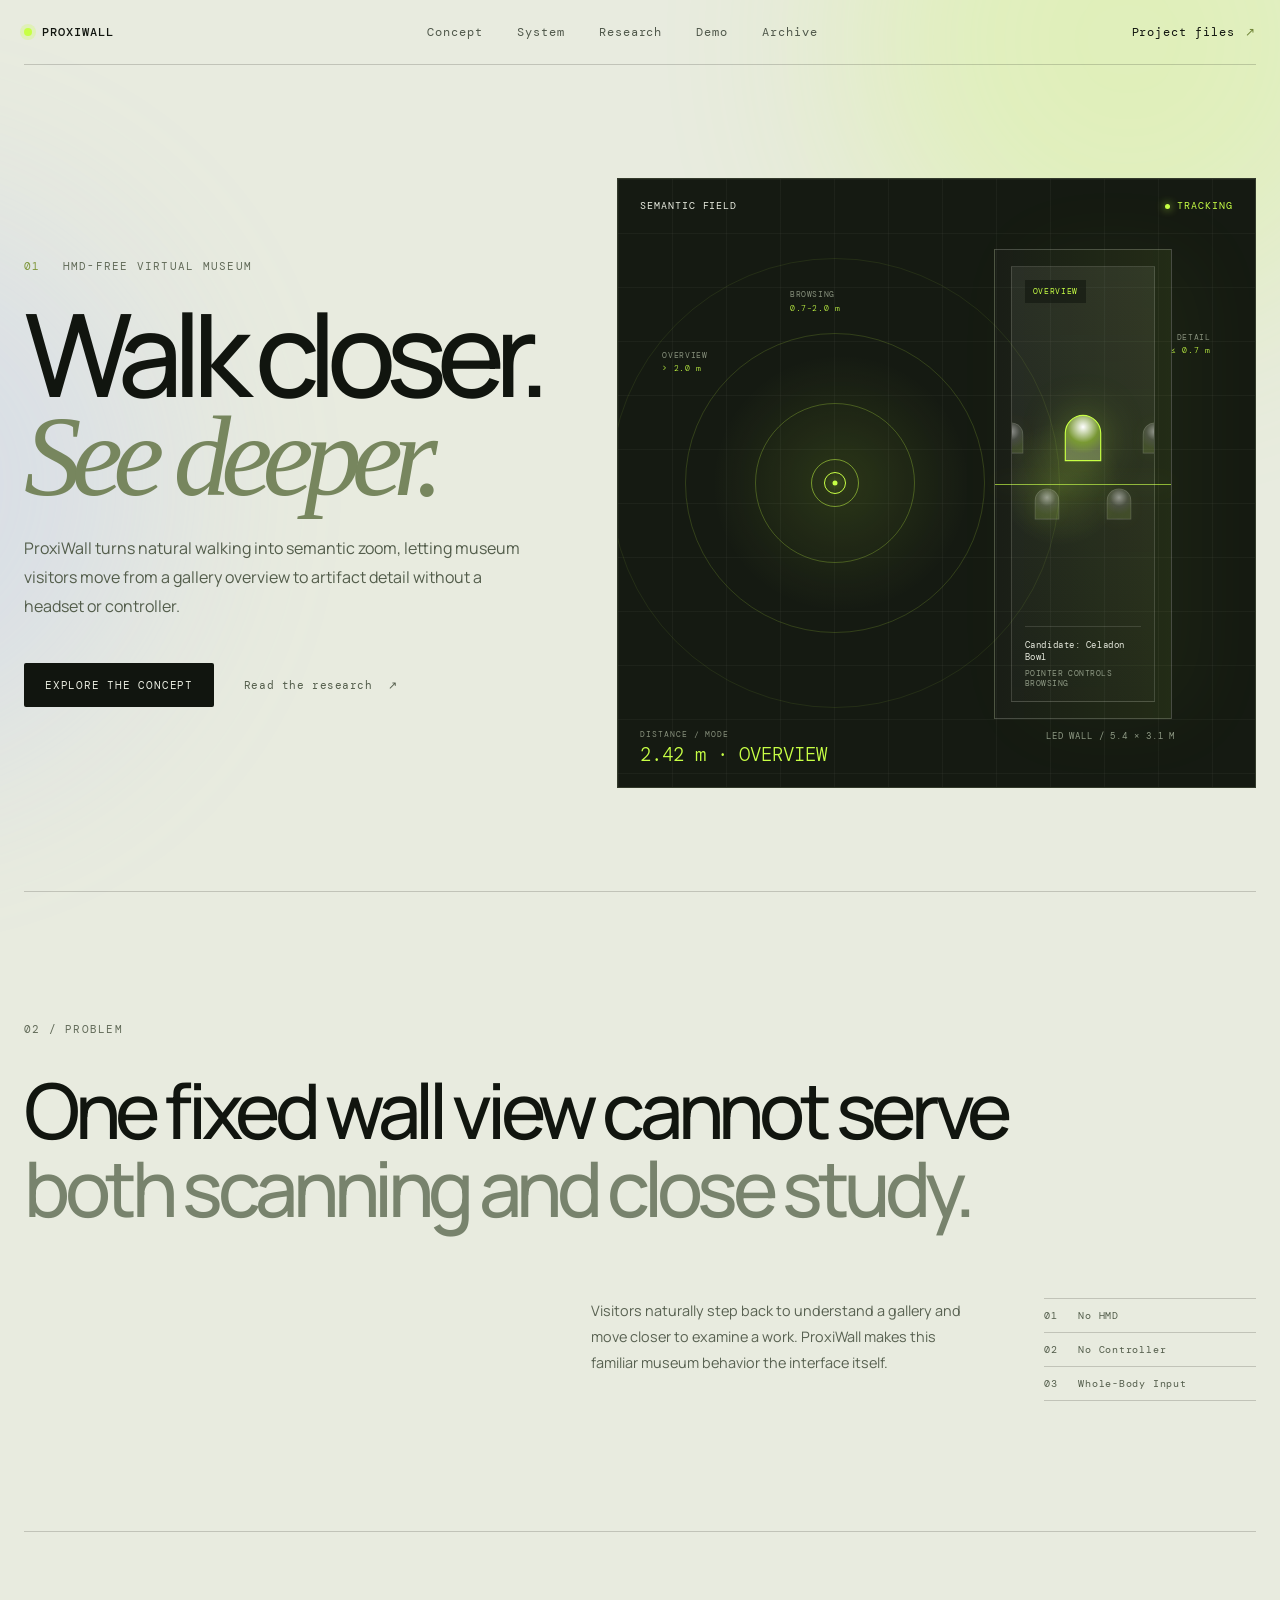
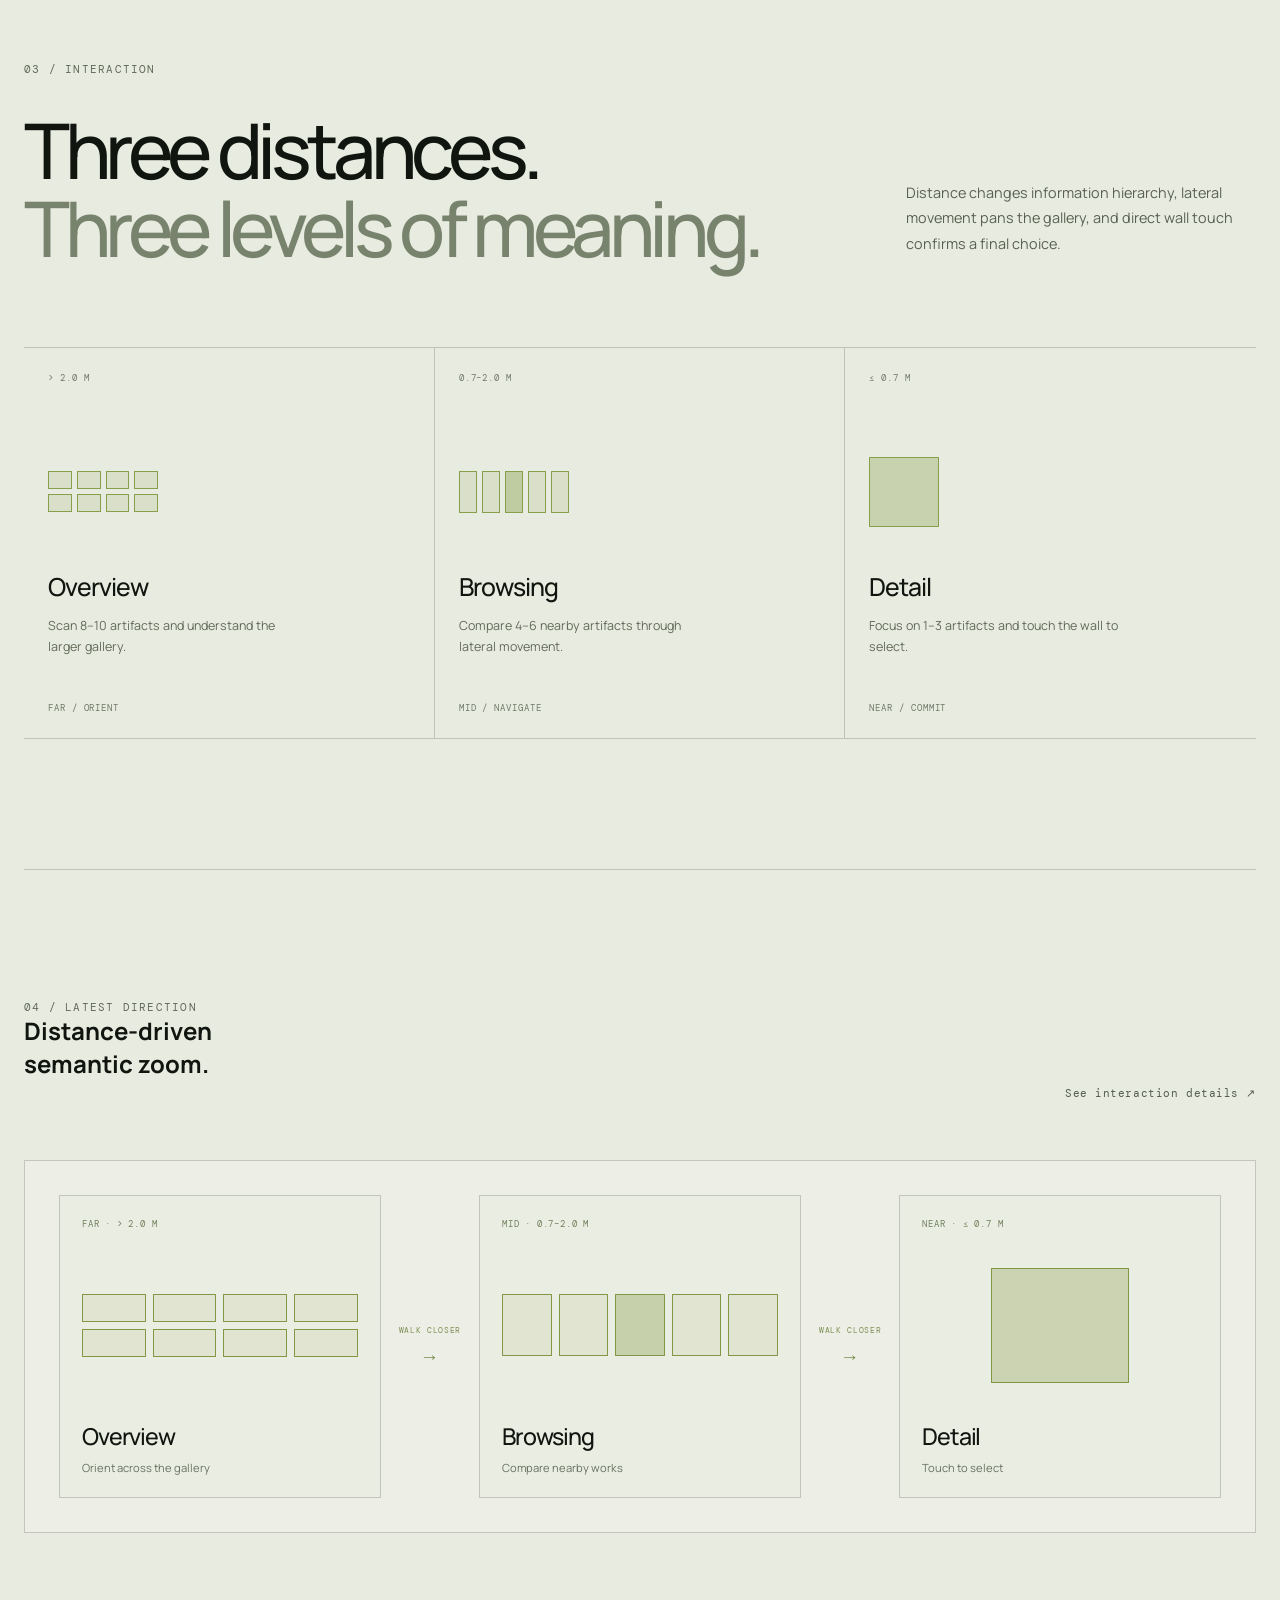
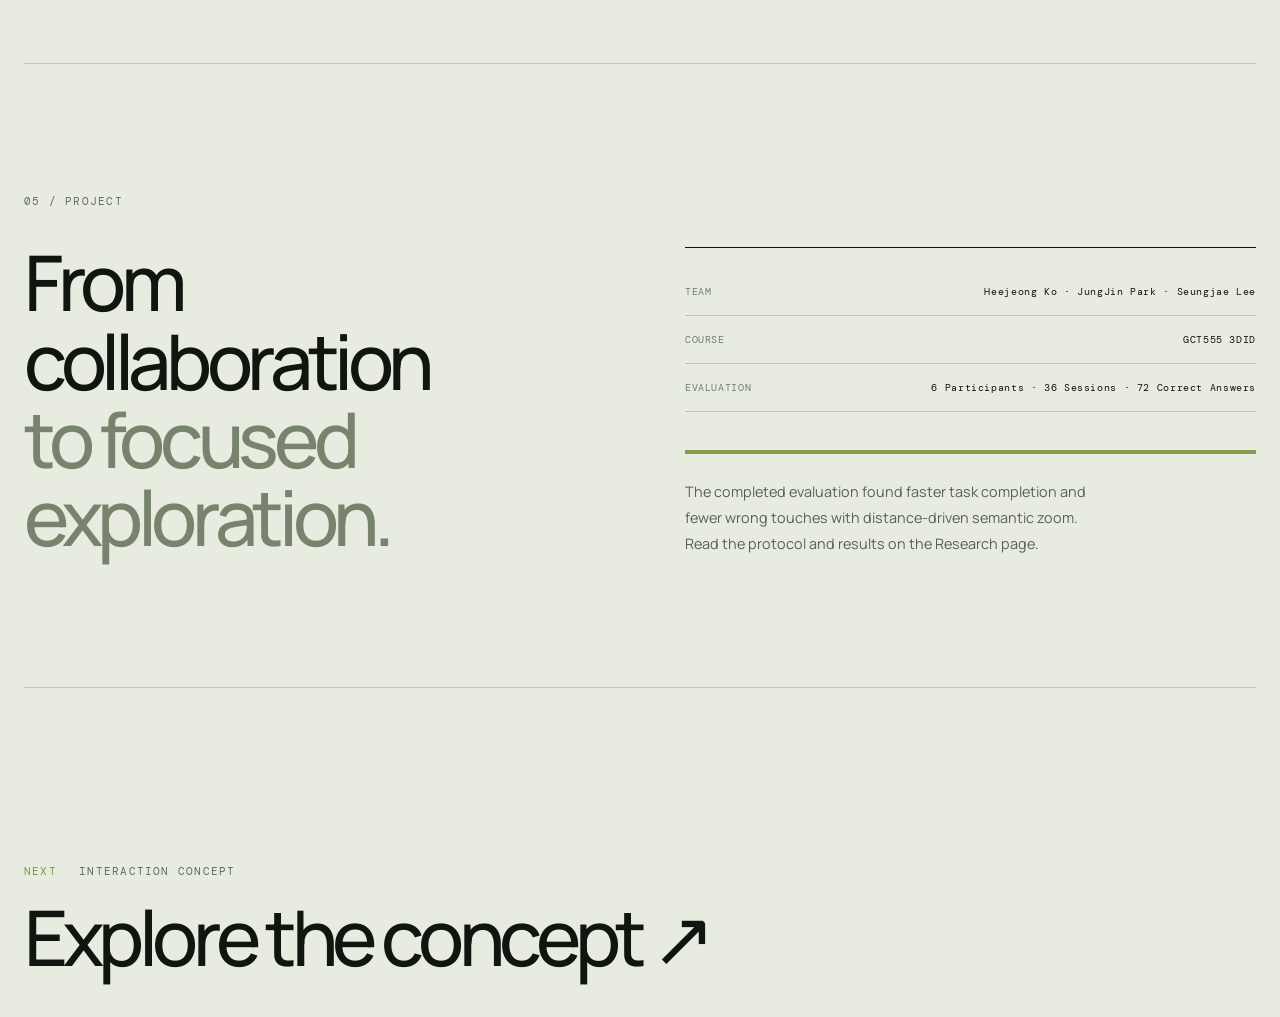
==== commit 902880ee: "Add demo page and interactive wall candidates" ====
--- a/index.html
+++ b/index.html
@@ -6,13 +6,13 @@
   <title>ProxiWall — Distance-Driven Museum Exploration</title>
   <link rel="preconnect" href="https://fonts.googleapis.com"><link rel="preconnect" href="https://fonts.gstatic.com" crossorigin>
   <link href="https://fonts.googleapis.com/css2?family=DM+Mono:wght@300;400;500&family=Manrope:wght@400;500;600;700&display=swap" rel="stylesheet">
-  <link rel="stylesheet" href="./styles.css"><script src="./script.js" defer></script>
+  <link rel="stylesheet" href="./styles.css"><script src="./script.js?v=home-candidates" defer></script>
 </head>
 <body>
   <div class="ambient ambient-one"></div><div class="ambient ambient-two"></div>
   <header class="site-header">
     <a class="wordmark" href="./index.html"><span class="wordmark-dot"></span>PROXIWALL</a>
-    <nav aria-label="Main navigation"><a href="./concept.html">Concept</a><a href="./system.html">System</a><a href="./research.html">Research</a><a href="./archive.html">Archive</a></nav>
+    <nav aria-label="Main navigation"><a href="./concept.html">Concept</a><a href="./system.html">System</a><a href="./research.html">Research</a><a href="./demo.html">Demo</a><a href="./archive.html">Archive</a></nav>
     <a class="header-cta" href="./archive.html">Project files <span>↗</span></a>
   </header>
   <main id="top">
@@ -28,7 +28,18 @@
         <div class="zone-label zone-overview">OVERVIEW<br><b>&gt; 2.0 m</b></div><div class="zone-label zone-browse">BROWSING<br><b>0.7–2.0 m</b></div><div class="zone-label zone-detail">DETAIL<br><b>≤ 0.7 m</b></div>
         <div class="range range-three"></div><div class="range range-two"></div><div class="range range-one"></div>
         <div class="presence" id="presence"><span class="presence-core"></span></div>
-        <div class="wall-plane"><div class="wall-line"></div><span>LED WALL / 5.4 × 3.1 M</span></div>
+        <div class="wall-plane" id="wall-plane">
+          <div class="wall-line"></div>
+          <div class="wall-screen">
+            <div class="wall-mode-tag" id="wall-mode-tag">OVERVIEW</div>
+            <div class="candidate-stage" id="candidate-stage">
+              <i class="candidate-card"></i><i class="candidate-card"></i><i class="candidate-card"></i><i class="candidate-card"></i>
+              <i class="candidate-card"></i><i class="candidate-card"></i><i class="candidate-card"></i><i class="candidate-card"></i>
+            </div>
+            <div class="candidate-caption"><b id="candidate-label">Candidate: Celadon Bowl</b><small>Pointer controls browsing</small></div>
+          </div>
+          <span>LED WALL / 5.4 × 3.1 M</span>
+        </div>
         <div class="distance-readout"><span>DISTANCE / MODE</span><strong id="distance">2.42 m · OVERVIEW</strong></div>
       </div>
     </section>
--- a/styles.css
+++ b/styles.css
@@ -336,6 +336,89 @@
   box-shadow: 30px 0 90px rgba(199, 255, 69, 0.04);
 }
 
+.wall-screen {
+  position: absolute;
+  inset: 16px;
+  overflow: hidden;
+  border: 1px solid rgba(232,235,223,.16);
+  background:
+    radial-gradient(circle at var(--focus-x, 50%) var(--focus-y, 50%), rgba(199,255,69,.16), transparent 26%),
+    linear-gradient(180deg, rgba(232,235,223,.08), rgba(232,235,223,.015));
+}
+
+.wall-mode-tag {
+  position: absolute;
+  z-index: 4;
+  top: 13px;
+  left: 13px;
+  padding: 6px 8px;
+  background: rgba(17,21,15,.58);
+  color: var(--acid);
+  font-family: var(--mono);
+  font-size: .52rem;
+  letter-spacing: .08em;
+}
+
+.candidate-stage {
+  position: absolute;
+  inset: 54px 16px 82px;
+}
+
+.candidate-card {
+  position: absolute;
+  left: 50%;
+  top: 50%;
+  width: var(--card-w, 34px);
+  height: var(--card-h, 44px);
+  border: 1px solid rgba(232,235,223,.32);
+  border-radius: 999px 999px 10px 10px;
+  background:
+    radial-gradient(circle at 50% 28%, rgba(255,255,255,.85), rgba(232,235,223,.24) 36%, rgba(199,255,69,.18) 70%),
+    rgba(232,235,223,.08);
+  box-shadow: 0 0 24px rgba(199,255,69,.08);
+  opacity: var(--candidate-opacity, .45);
+  transform: translate(-50%, -50%) translate(var(--candidate-x, 0), var(--candidate-y, 0)) scale(var(--candidate-scale, 1));
+  transition: transform 240ms ease, opacity 180ms ease, width 240ms ease, height 240ms ease, border-color 180ms ease, background 180ms ease;
+}
+
+.candidate-card.is-active {
+  border-color: var(--acid);
+  background:
+    radial-gradient(circle at 50% 25%, #fff, rgba(199,255,69,.38) 42%, rgba(232,235,223,.2) 72%),
+    rgba(199,255,69,.18);
+  box-shadow: 0 0 34px rgba(199,255,69,.34);
+}
+
+.candidate-caption {
+  position: absolute;
+  z-index: 4;
+  left: 13px;
+  right: 13px;
+  bottom: 13px;
+  padding-top: 12px;
+  border-top: 1px solid rgba(232,235,223,.14);
+}
+
+.candidate-caption b,
+.candidate-caption small {
+  display: block;
+  font-family: var(--mono);
+  font-weight: 400;
+  letter-spacing: .06em;
+}
+
+.candidate-caption b {
+  color: var(--paper);
+  font-size: .58rem;
+}
+
+.candidate-caption small {
+  margin-top: 5px;
+  color: #8e9984;
+  font-size: .48rem;
+  text-transform: uppercase;
+}
+
 .wall-plane span {
   position: absolute;
   right: -4px;
@@ -1496,8 +1579,11 @@
 }
 
 .evaluation-overview,
+.condition-section,
 .instruction-section,
-.results-section {
+.results-section,
+.subjective-section,
+.discussion-section {
   padding: 130px 0;
   border-bottom: 1px solid var(--line);
 }
@@ -1511,7 +1597,9 @@
 
 .study-facts,
 .result-metrics,
-.result-interpretation {
+.result-interpretation,
+.subjective-grid,
+.discussion-grid {
   margin-top: 70px;
   display: grid;
   border-top: 1px solid var(--line);
@@ -1524,14 +1612,18 @@
 
 .study-facts article,
 .result-metrics article,
-.result-interpretation article {
+.result-interpretation article,
+.subjective-grid article,
+.discussion-grid article {
   padding: 25px;
   border-right: 1px solid var(--line);
 }
 
 .study-facts article:last-child,
 .result-metrics article:last-child,
-.result-interpretation article:last-child {
+.result-interpretation article:last-child,
+.subjective-grid article:last-child,
+.discussion-grid article:last-child {
   border-right: 0;
 }
 
@@ -1540,7 +1632,10 @@
 .instruction-condition > div:first-child span,
 .instruction-grid span,
 .result-metrics span,
-.result-interpretation span {
+.result-interpretation span,
+.subjective-grid span,
+.final-quotes span,
+.discussion-grid span {
   color: #77816e;
   font-family: var(--mono);
   font-size: .56rem;
@@ -1844,6 +1939,10 @@
   grid-template-columns: repeat(4,1fr);
 }
 
+.final-protocol {
+  grid-template-columns: 1fr auto 1fr auto 1fr auto 1fr auto 1fr;
+}
+
 .result-metrics article {
   min-height: 270px;
   display: flex;
@@ -1905,10 +2004,18 @@
   margin-bottom: 18px;
 }
 
+.result-figure-grid + .result-figure-wide {
+  margin-top: 18px;
+}
+
 .result-figure-grid {
   display: grid;
   grid-template-columns: repeat(2,1fr);
   gap: 18px;
+}
+
+.result-figure-span {
+  grid-column: 1 / -1;
 }
 
 .result-figure figcaption {
@@ -1918,6 +2025,331 @@
   font-size: .55rem;
   line-height: 1.6;
   letter-spacing: .03em;
+}
+
+.subjective-grid {
+  grid-template-columns: repeat(3,1fr);
+}
+
+.subjective-grid article {
+  min-height: 260px;
+  display: flex;
+  flex-direction: column;
+}
+
+.subjective-grid strong {
+  margin-top: 60px;
+  color: #778d40;
+  font-family: var(--mono);
+  font-size: clamp(2.4rem,4.5vw,4.6rem);
+  font-weight: 300;
+  letter-spacing: -.07em;
+}
+
+.subjective-grid p {
+  margin: 4px 0 0;
+  color: #607044;
+  font-size: .72rem;
+}
+
+.subjective-grid b {
+  margin-top: auto;
+  color: #626b59;
+  font-family: var(--mono);
+  font-size: .55rem;
+  font-weight: 400;
+  letter-spacing: .03em;
+}
+
+.final-quotes {
+  grid-template-columns: repeat(4,1fr);
+  margin-top: 45px;
+}
+
+.final-quotes article {
+  min-height: 310px;
+}
+
+.final-quotes h3 {
+  margin-top: 90px;
+  font-size: 1.35rem;
+}
+
+.discussion-grid {
+  grid-template-columns: repeat(4,1fr);
+}
+
+.discussion-grid article {
+  min-height: 260px;
+  background: rgba(255,255,255,.14);
+}
+
+.discussion-grid h3 {
+  margin: 95px 0 0;
+  font-size: 1.25rem;
+  line-height: 1.35;
+  letter-spacing: -.04em;
+  font-weight: 500;
+}
+
+.demo-showcase,
+.demo-library {
+  padding: 130px 0;
+  border-bottom: 1px solid var(--line);
+}
+
+.demo-feature-card {
+  margin: 70px 0 0;
+  display: grid;
+  grid-template-columns: minmax(0, 1.15fr) minmax(320px, .45fr);
+  border: 1px solid var(--line);
+  background: rgba(255,255,255,.18);
+}
+
+.demo-media-frame {
+  padding: 14px;
+  border-right: 1px solid var(--line);
+}
+
+.demo-media-frame img {
+  display: block;
+  width: 100%;
+  aspect-ratio: 16 / 9;
+  object-fit: cover;
+  border: 1px solid rgba(17,21,15,.12);
+  background: #11150f;
+}
+
+.demo-feature-card figcaption {
+  padding: 34px;
+  display: flex;
+  flex-direction: column;
+  justify-content: flex-end;
+}
+
+.demo-feature-card figcaption span,
+.demo-grid-list span {
+  color: #77816e;
+  font-family: var(--mono);
+  font-size: .58rem;
+  letter-spacing: .08em;
+}
+
+.demo-feature-card strong {
+  margin-top: auto;
+  font-size: clamp(2rem,3vw,3.1rem);
+  line-height: .95;
+  letter-spacing: -.07em;
+  font-weight: 500;
+}
+
+.demo-feature-card p,
+.demo-grid-list p {
+  margin: 18px 0 0;
+  color: #626b59;
+  font-size: .78rem;
+  line-height: 1.7;
+}
+
+.demo-grid-list {
+  margin-top: 55px;
+  display: grid;
+  grid-template-columns: repeat(3,1fr);
+  border-top: 1px solid var(--line);
+  border-bottom: 1px solid var(--line);
+}
+
+.demo-grid-list article {
+  min-height: 280px;
+  padding: 28px;
+  border-right: 1px solid var(--line);
+  background: rgba(255,255,255,.12);
+}
+
+.demo-grid-list article:last-child {
+  border-right: 0;
+}
+
+.demo-grid-list h3 {
+  margin: 96px 0 0;
+  font-size: 1.45rem;
+  line-height: 1.1;
+  letter-spacing: -.045em;
+  font-weight: 500;
+}
+
+.demo-placeholder {
+  opacity: .7;
+}
+
+.youtube-card-grid {
+  margin-top: 70px;
+  display: grid;
+  grid-template-columns: repeat(3,1fr);
+  gap: 18px;
+}
+
+.youtube-card {
+  padding: 0;
+  border: 1px solid var(--line);
+  background: rgba(255,255,255,.18);
+  color: inherit;
+  font: inherit;
+  text-align: left;
+  cursor: pointer;
+  transition: transform 180ms ease, background 180ms ease;
+}
+
+.youtube-card:hover {
+  transform: translateY(-4px);
+  background: rgba(255,255,255,.35);
+}
+
+.youtube-card.is-pending {
+  cursor: default;
+}
+
+.youtube-card.is-pending:hover {
+  transform: none;
+}
+
+.youtube-thumb {
+  position: relative;
+  display: block;
+  aspect-ratio: 16 / 9;
+  overflow: hidden;
+  border-bottom: 1px solid var(--line);
+  background:
+    linear-gradient(135deg, rgba(17,21,15,.72), rgba(119,134,94,.55)),
+    repeating-linear-gradient(90deg, rgba(255,255,255,.16) 0 1px, transparent 1px 16px);
+}
+
+.youtube-thumb.has-image {
+  background-size: cover;
+  background-position: center;
+}
+
+.youtube-thumb i {
+  position: absolute;
+  top: 16px;
+  left: 16px;
+  color: rgba(255,255,255,.78);
+  font-family: var(--mono);
+  font-size: .58rem;
+  font-style: normal;
+  letter-spacing: .08em;
+}
+
+.youtube-thumb b {
+  position: absolute;
+  right: 18px;
+  bottom: 16px;
+  width: 54px;
+  height: 54px;
+  display: grid;
+  place-items: center;
+  border-radius: 50%;
+  background: var(--acid);
+  color: var(--ink);
+  font-size: 1.15rem;
+  font-weight: 500;
+}
+
+.youtube-card.is-pending .youtube-thumb b {
+  background: rgba(255,255,255,.65);
+}
+
+.youtube-meta {
+  display: block;
+  padding: 26px 26px 0;
+  color: #77816e;
+  font-family: var(--mono);
+  font-size: .58rem;
+  letter-spacing: .08em;
+}
+
+.youtube-card strong {
+  display: block;
+  padding: 88px 26px 0;
+  font-size: 1.65rem;
+  line-height: 1.05;
+  letter-spacing: -.055em;
+  font-weight: 500;
+}
+
+.youtube-card p {
+  margin: 0;
+  padding: 18px 26px 28px;
+  color: #626b59;
+  font-size: .78rem;
+  line-height: 1.7;
+}
+
+.youtube-modal[hidden] {
+  display: none;
+}
+
+.youtube-modal {
+  position: fixed;
+  inset: 0;
+  z-index: 50;
+  display: grid;
+  place-items: center;
+  padding: 24px;
+}
+
+.youtube-modal-backdrop {
+  position: absolute;
+  inset: 0;
+  border: 0;
+  background: rgba(17,21,15,.72);
+}
+
+.youtube-modal-panel {
+  position: relative;
+  width: min(100%, 980px);
+  border: 1px solid rgba(255,255,255,.28);
+  background: var(--paper);
+  box-shadow: 0 28px 80px rgba(17,21,15,.35);
+}
+
+.youtube-modal-top {
+  padding: 18px 20px;
+  display: flex;
+  align-items: center;
+  justify-content: space-between;
+  gap: 20px;
+  border-bottom: 1px solid var(--line);
+}
+
+.youtube-modal-top h2 {
+  margin: 0;
+  font-size: 1.05rem;
+  letter-spacing: -.03em;
+  font-weight: 500;
+}
+
+.youtube-modal-top button {
+  border: 0;
+  background: transparent;
+  color: #626b59;
+  font-family: var(--mono);
+  font-size: .62rem;
+  letter-spacing: .08em;
+  text-transform: uppercase;
+  cursor: pointer;
+}
+
+.youtube-player {
+  aspect-ratio: 16 / 9;
+  background: #11150f;
+}
+
+.youtube-player iframe {
+  display: block;
+  width: 100%;
+  height: 100%;
+  border: 0;
 }
 
 .archive-list {
@@ -2036,11 +2468,21 @@
 
   .instruction-feature,
   .instruction-condition,
-  .instruction-block {
+  .instruction-block,
+  .demo-feature-card {
     grid-template-columns: 1fr;
   }
 
+  .demo-media-frame {
+    border-right: 0;
+    border-bottom: 1px solid var(--line);
+  }
+
   .protocol-flow {
+    grid-template-columns: 1fr;
+  }
+
+  .final-protocol {
     grid-template-columns: 1fr;
   }
 
@@ -2112,6 +2554,11 @@
   .study-facts,
   .result-metrics,
   .result-interpretation,
+  .subjective-grid,
+  .discussion-grid,
+  .final-quotes,
+  .demo-grid-list,
+  .youtube-card-grid,
   .instruction-grid,
   .result-figure-grid,
   .setup-facts,
@@ -2127,15 +2574,26 @@
 
   .study-facts article,
   .result-metrics article,
-  .result-interpretation article {
+  .result-interpretation article,
+  .subjective-grid article,
+  .discussion-grid article {
     min-height: auto;
     border-right: 0;
     border-bottom: 1px solid var(--line);
   }
 
+  .demo-grid-list article {
+    min-height: auto;
+    border-right: 0;
+    border-bottom: 1px solid var(--line);
+  }
+
   .study-facts article:last-child,
   .result-metrics article:last-child,
-  .result-interpretation article:last-child {
+  .result-interpretation article:last-child,
+  .subjective-grid article:last-child,
+  .discussion-grid article:last-child,
+  .demo-grid-list article:last-child {
     border-bottom: 0;
   }
 
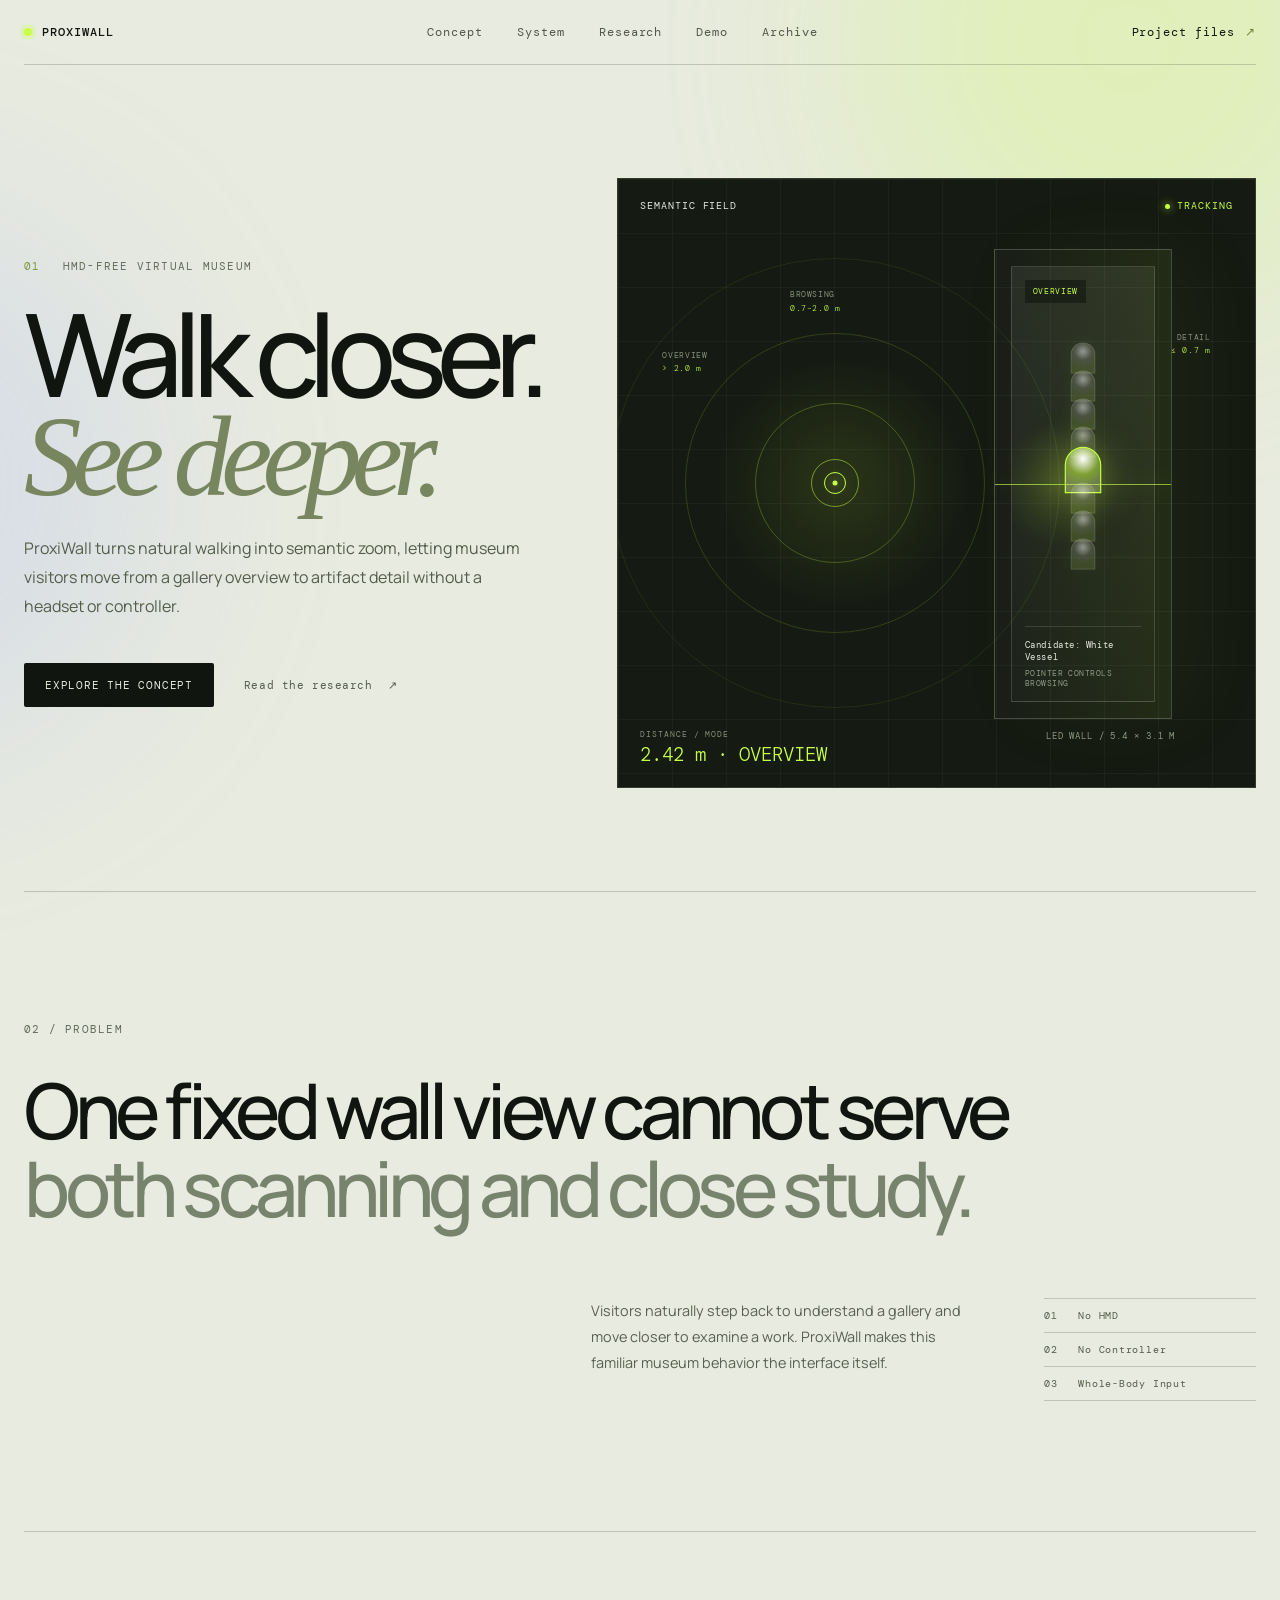
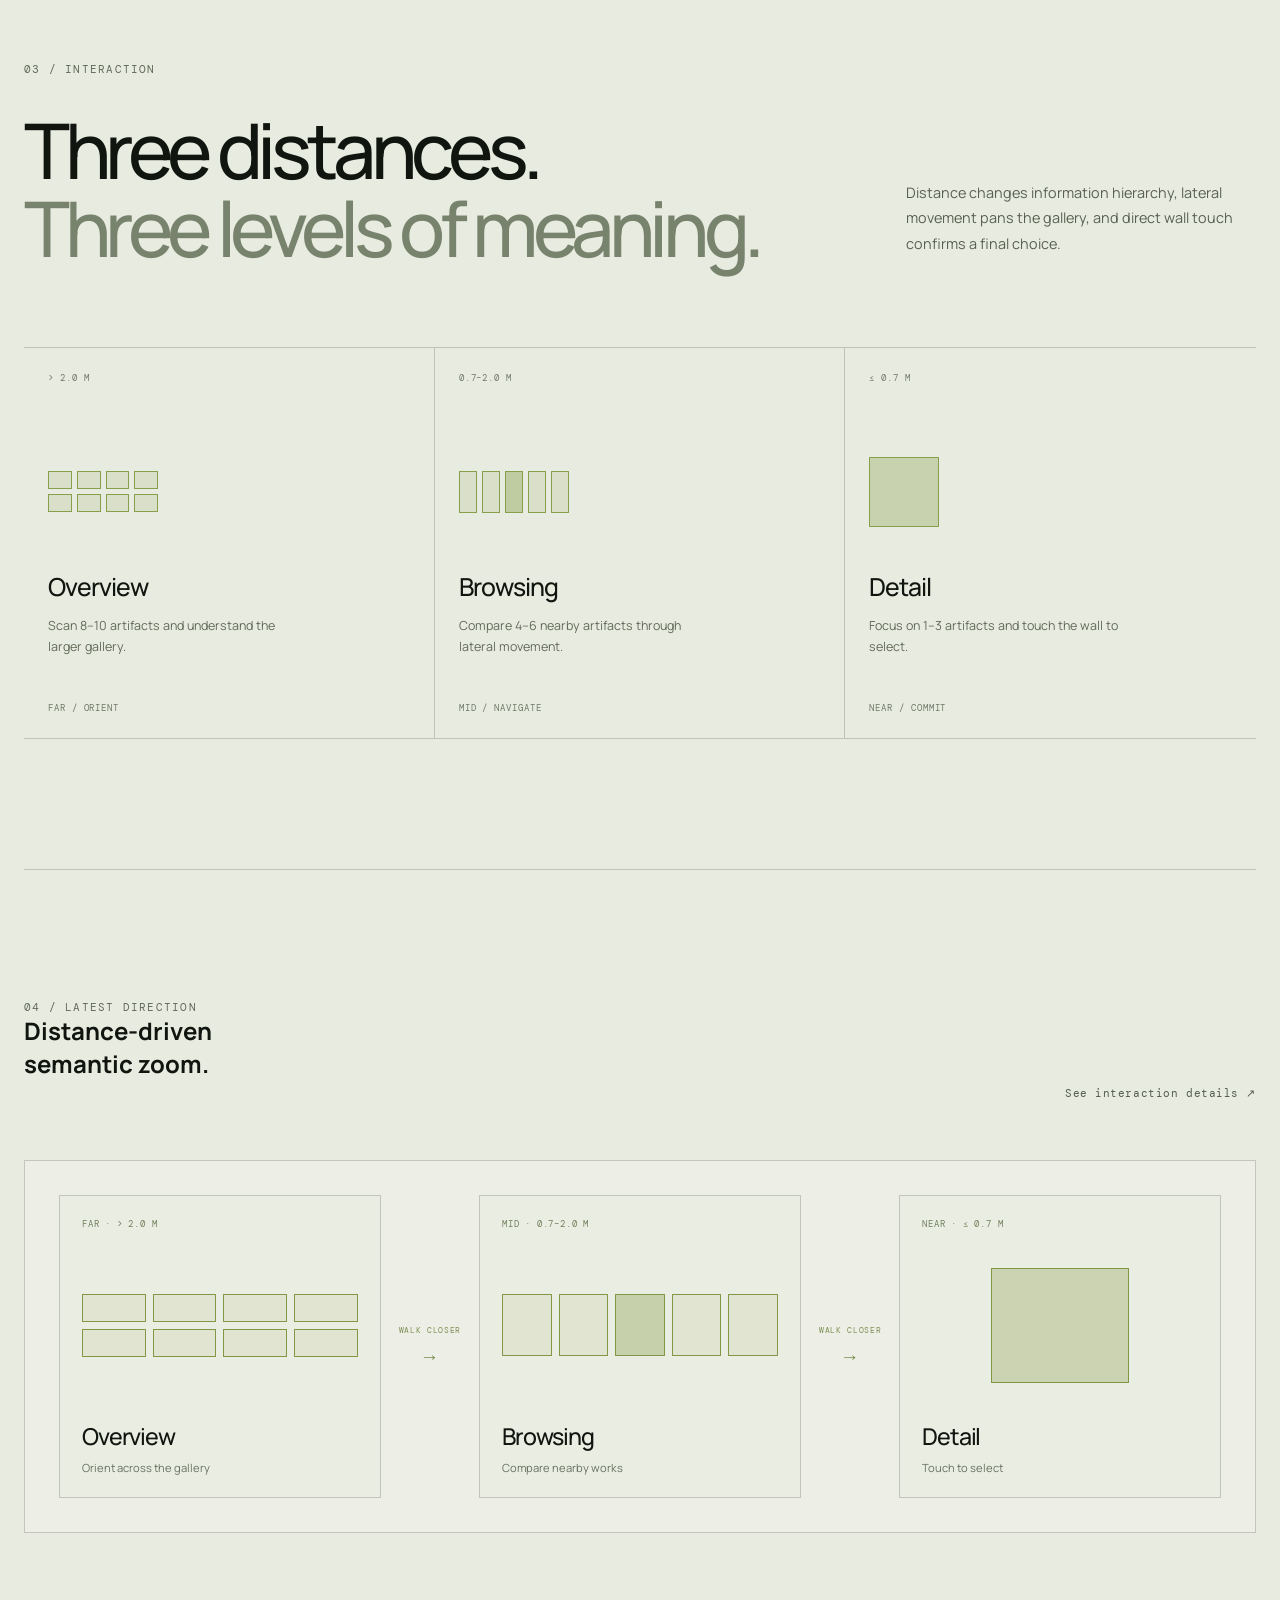
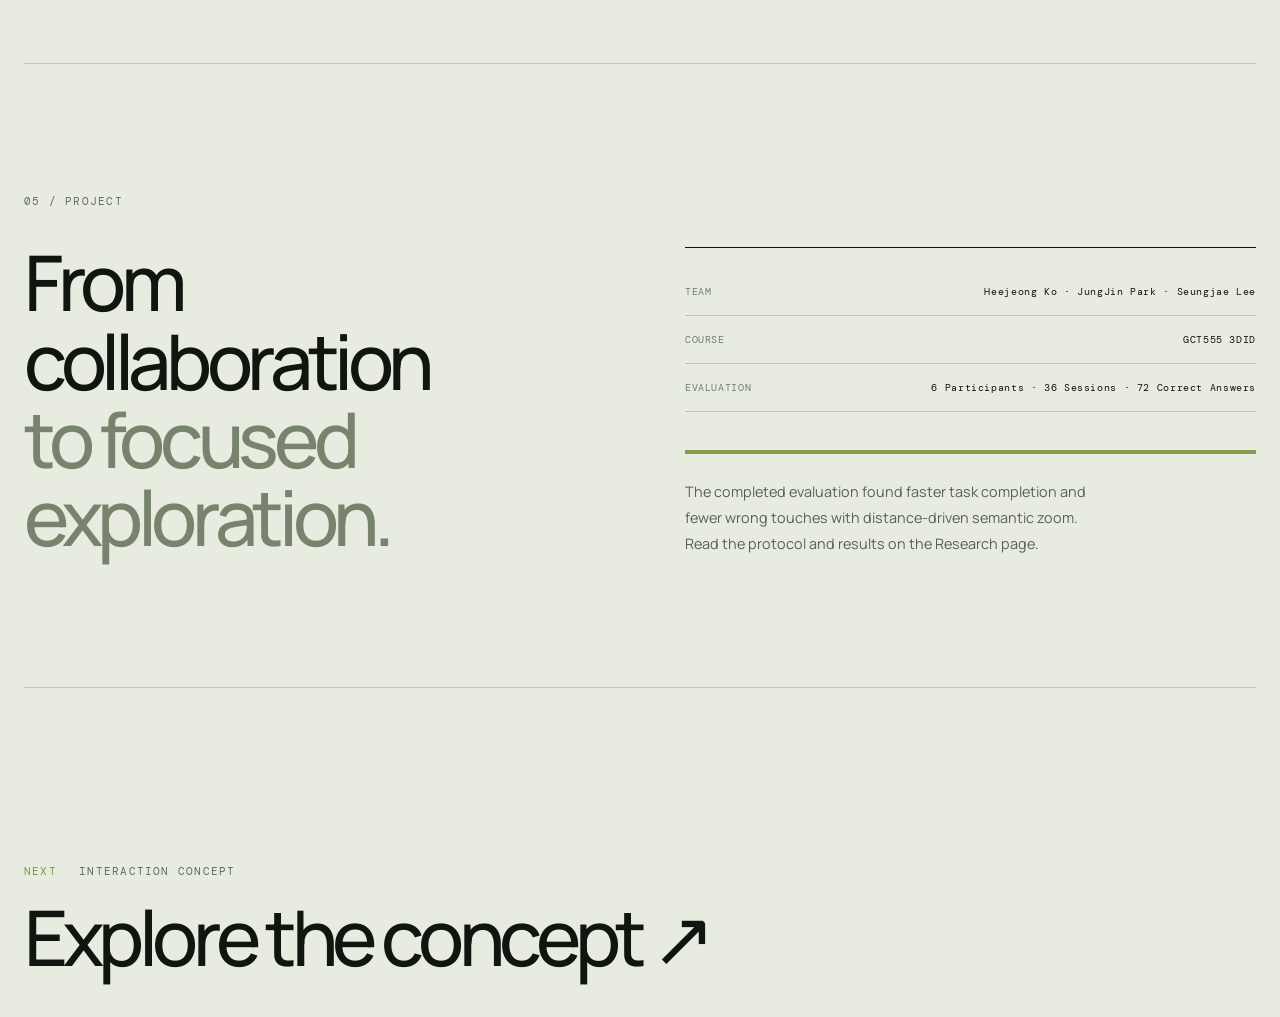
==== commit 0c80df3c: "Fix interactive" ====
--- a/index.html
+++ b/index.html
@@ -6,7 +6,7 @@
   <title>ProxiWall — Distance-Driven Museum Exploration</title>
   <link rel="preconnect" href="https://fonts.googleapis.com"><link rel="preconnect" href="https://fonts.gstatic.com" crossorigin>
   <link href="https://fonts.googleapis.com/css2?family=DM+Mono:wght@300;400;500&family=Manrope:wght@400;500;600;700&display=swap" rel="stylesheet">
-  <link rel="stylesheet" href="./styles.css"><script src="./script.js?v=home-candidates" defer></script>
+  <link rel="stylesheet" href="./styles.css"><script src="./script.js?v=home-candidates-y-axis" defer></script>
 </head>
 <body>
   <div class="ambient ambient-one"></div><div class="ambient ambient-two"></div>
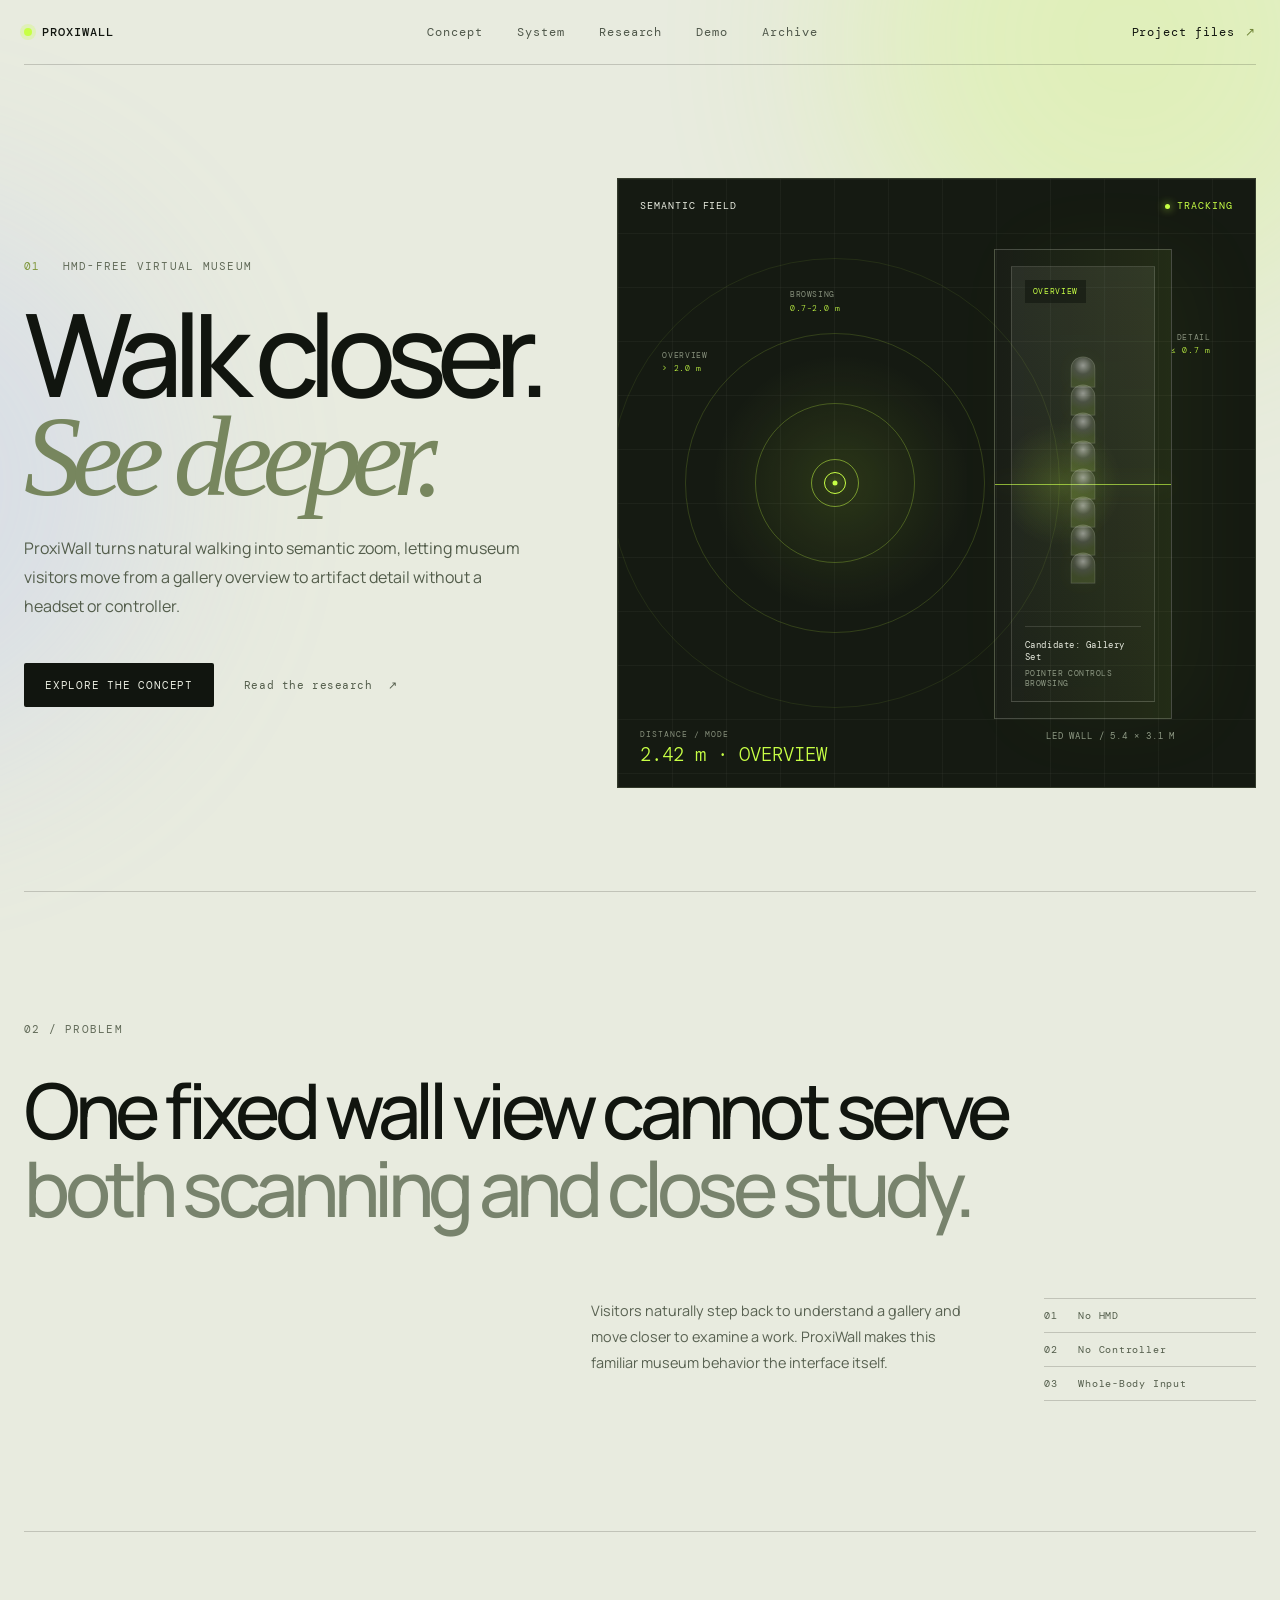
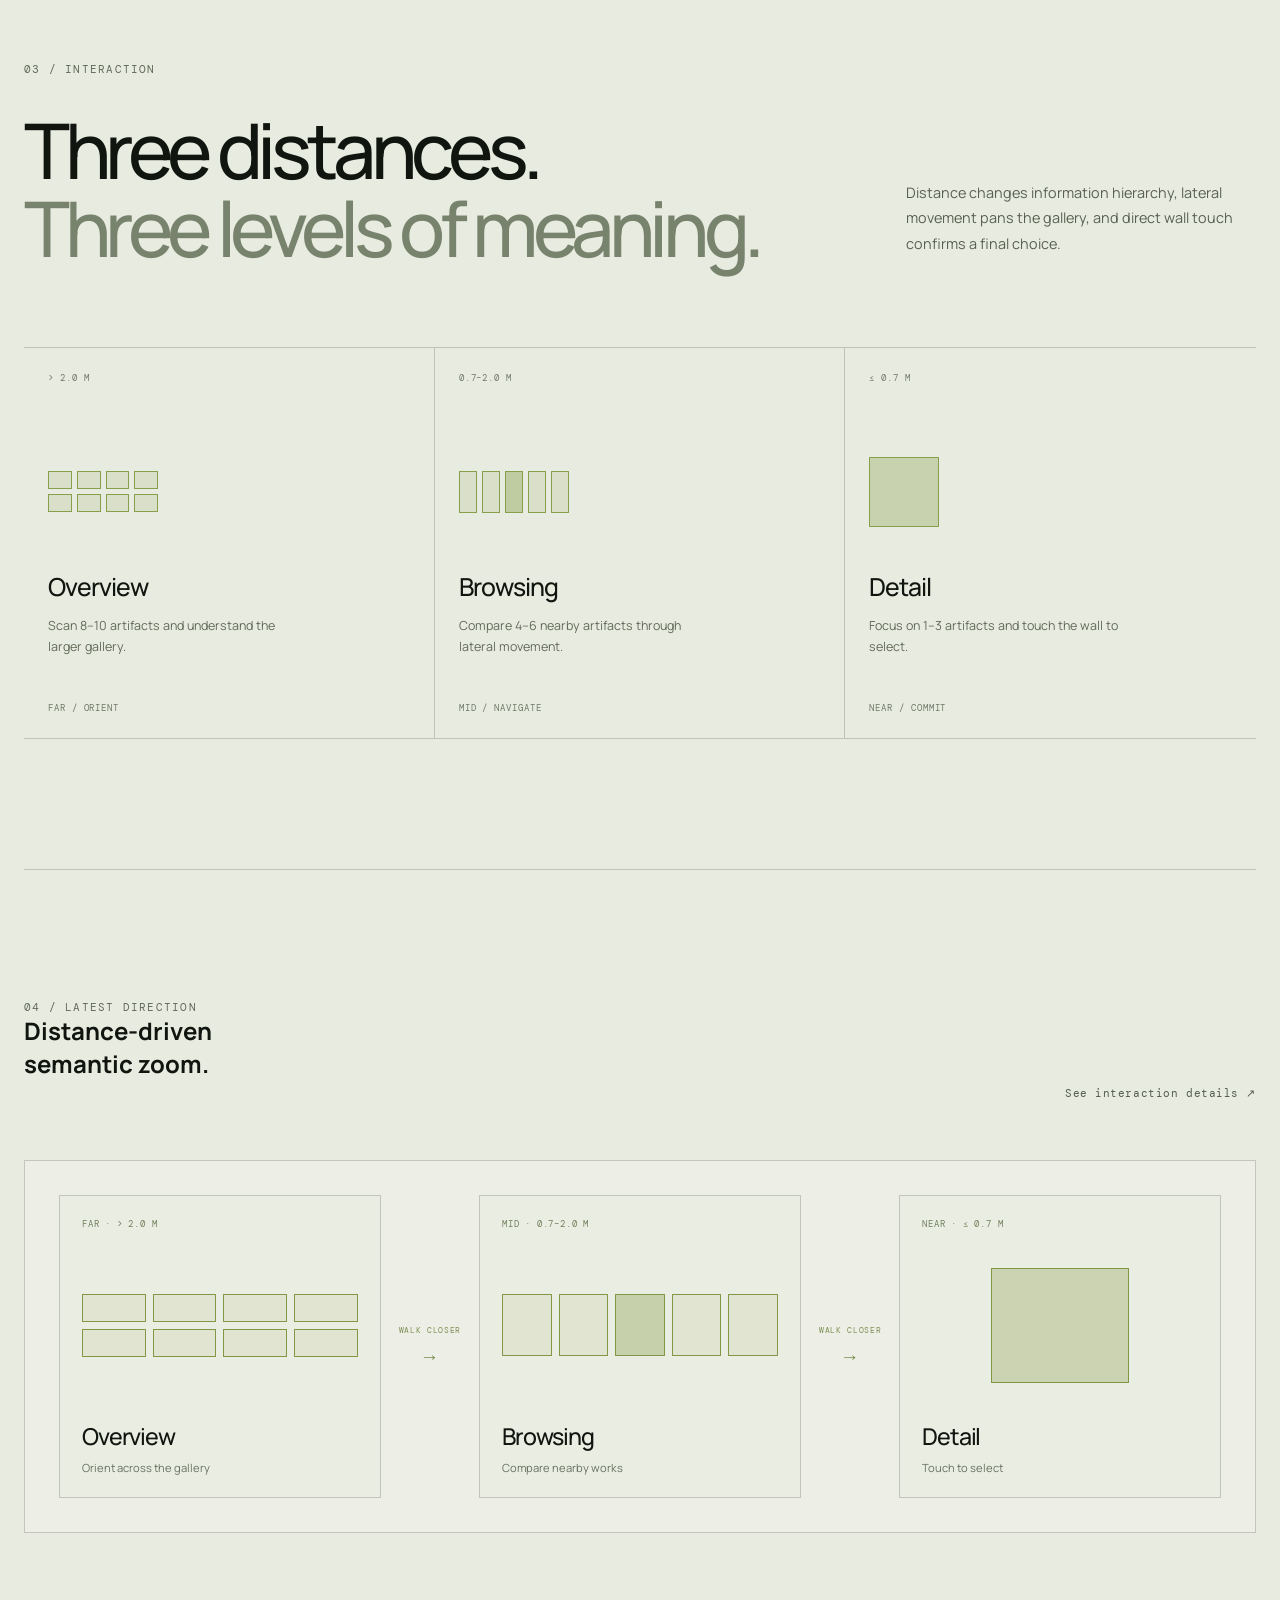
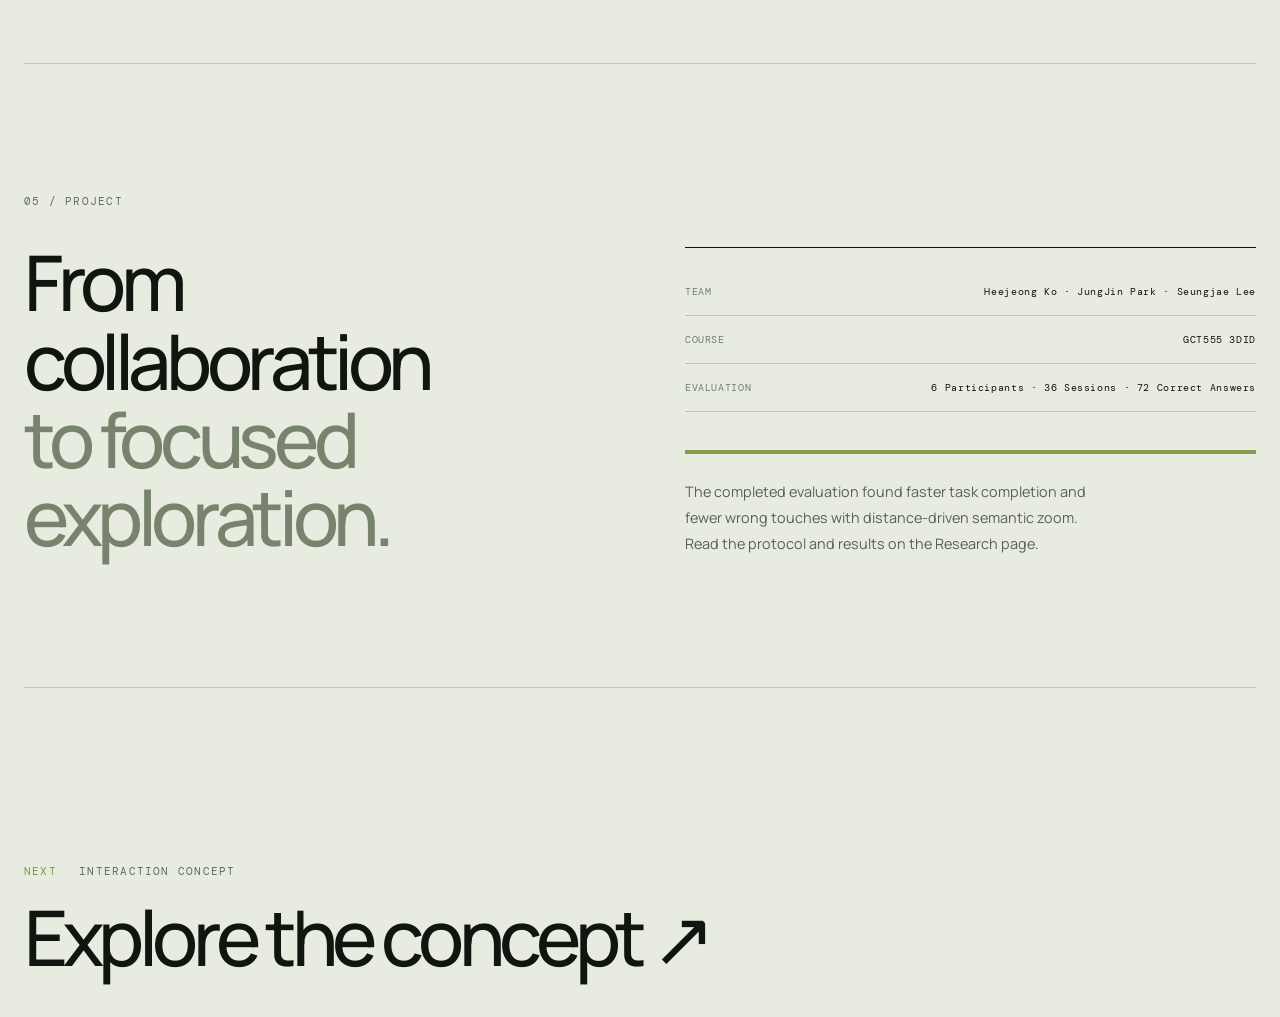
==== commit 84a81388: "Improve research captions and home candidate state" ====
--- a/index.html
+++ b/index.html
@@ -6,7 +6,7 @@
   <title>ProxiWall — Distance-Driven Museum Exploration</title>
   <link rel="preconnect" href="https://fonts.googleapis.com"><link rel="preconnect" href="https://fonts.gstatic.com" crossorigin>
   <link href="https://fonts.googleapis.com/css2?family=DM+Mono:wght@300;400;500&family=Manrope:wght@400;500;600;700&display=swap" rel="stylesheet">
-  <link rel="stylesheet" href="./styles.css"><script src="./script.js?v=home-candidates-y-axis" defer></script>
+  <link rel="stylesheet" href="./styles.css"><script src="./script.js?v=home-candidates-overview-static" defer></script>
 </head>
 <body>
   <div class="ambient ambient-one"></div><div class="ambient ambient-two"></div>
@@ -36,7 +36,7 @@
               <i class="candidate-card"></i><i class="candidate-card"></i><i class="candidate-card"></i><i class="candidate-card"></i>
               <i class="candidate-card"></i><i class="candidate-card"></i><i class="candidate-card"></i><i class="candidate-card"></i>
             </div>
-            <div class="candidate-caption"><b id="candidate-label">Candidate: Celadon Bowl</b><small>Pointer controls browsing</small></div>
+            <div class="candidate-caption"><b id="candidate-label">Candidate: Gallery Set</b><small>Pointer controls browsing</small></div>
           </div>
           <span>LED WALL / 5.4 × 3.1 M</span>
         </div>
--- a/styles.css
+++ b/styles.css
@@ -1995,9 +1995,9 @@
 
 .result-figure {
   margin: 0;
-  padding: 12px;
+  padding: 14px;
   border: 1px solid var(--line);
-  background: rgba(255,255,255,.2);
+  background: rgba(255,255,255,.28);
 }
 
 .result-figure-wide {
@@ -2019,12 +2019,14 @@
 }
 
 .result-figure figcaption {
-  padding: 13px 4px 2px;
-  color: #66705e;
-  font-family: var(--mono);
-  font-size: .55rem;
-  line-height: 1.6;
-  letter-spacing: .03em;
+  margin-top: 12px;
+  padding: 14px 16px;
+  border-top: 1px solid rgba(17,21,15,.12);
+  background: rgba(232,235,223,.58);
+  color: #3f4938;
+  font-size: .82rem;
+  line-height: 1.65;
+  letter-spacing: -.01em;
 }
 
 .subjective-grid {
